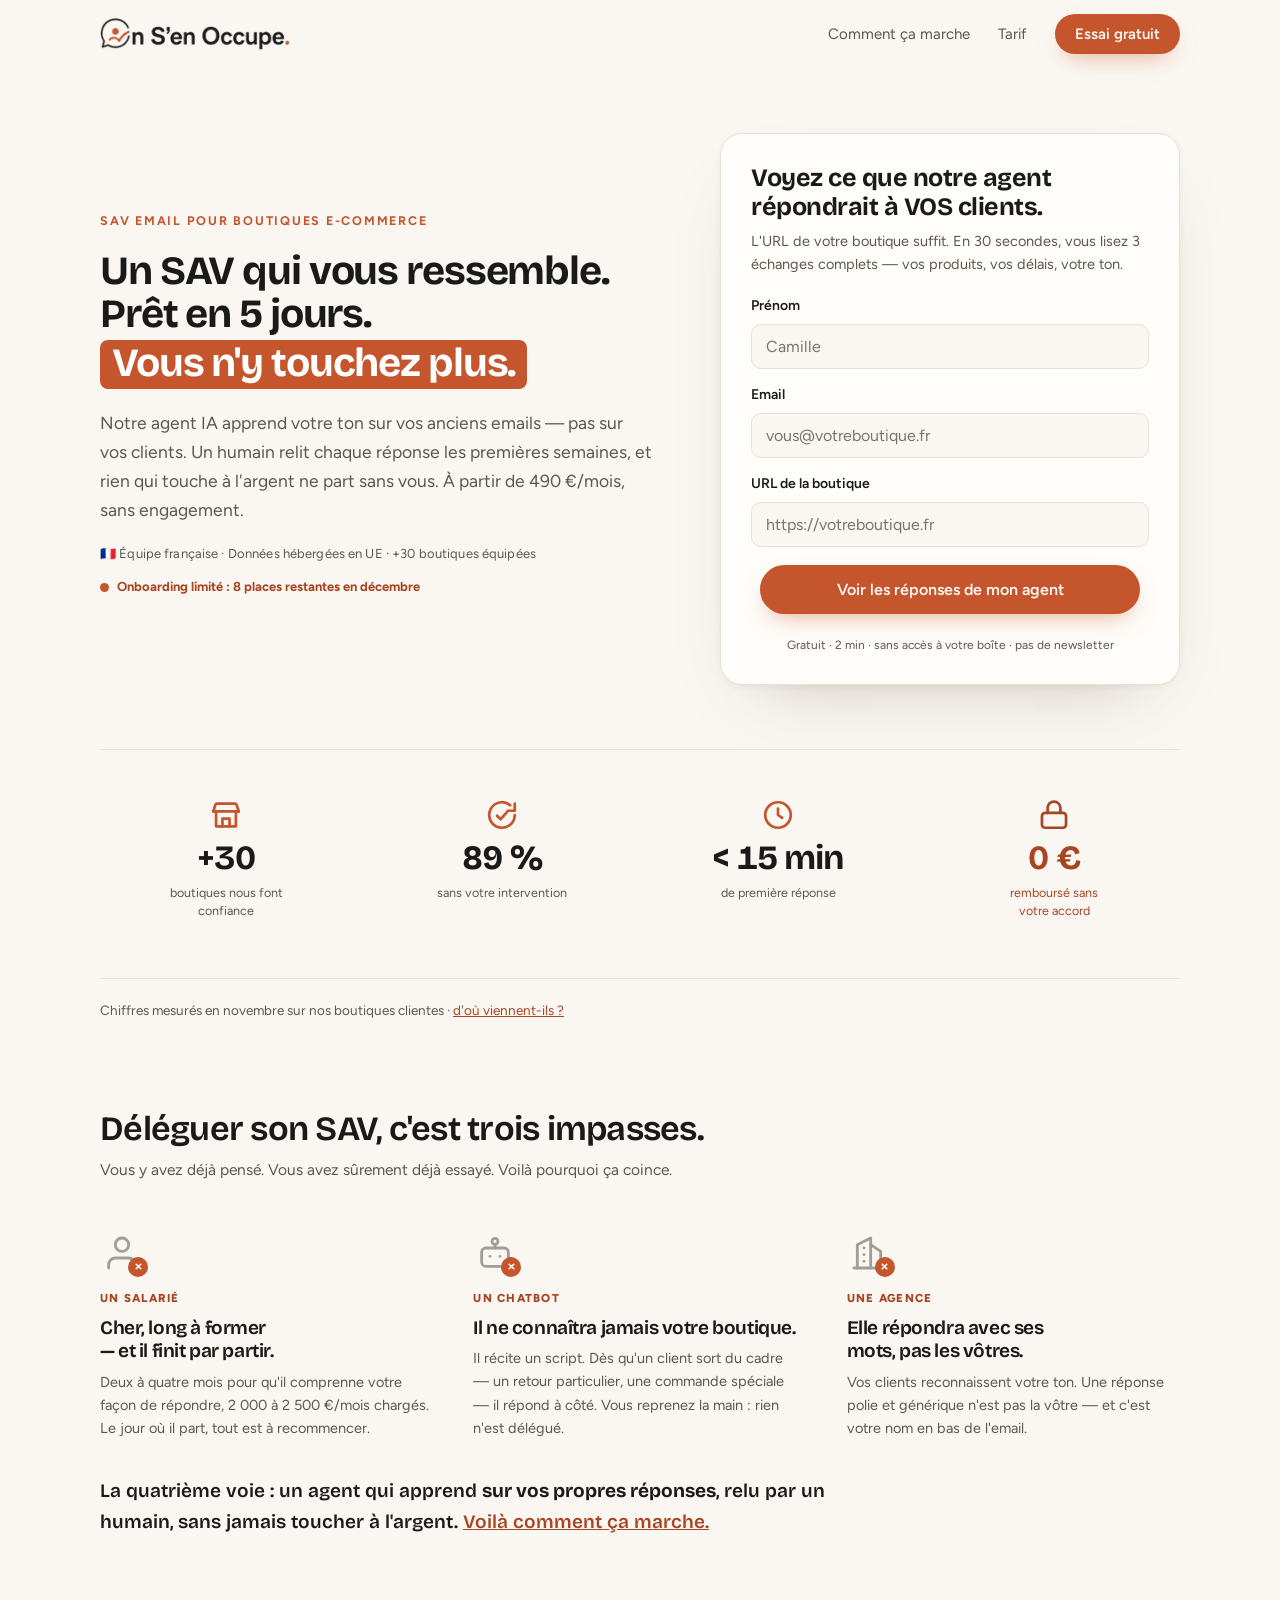
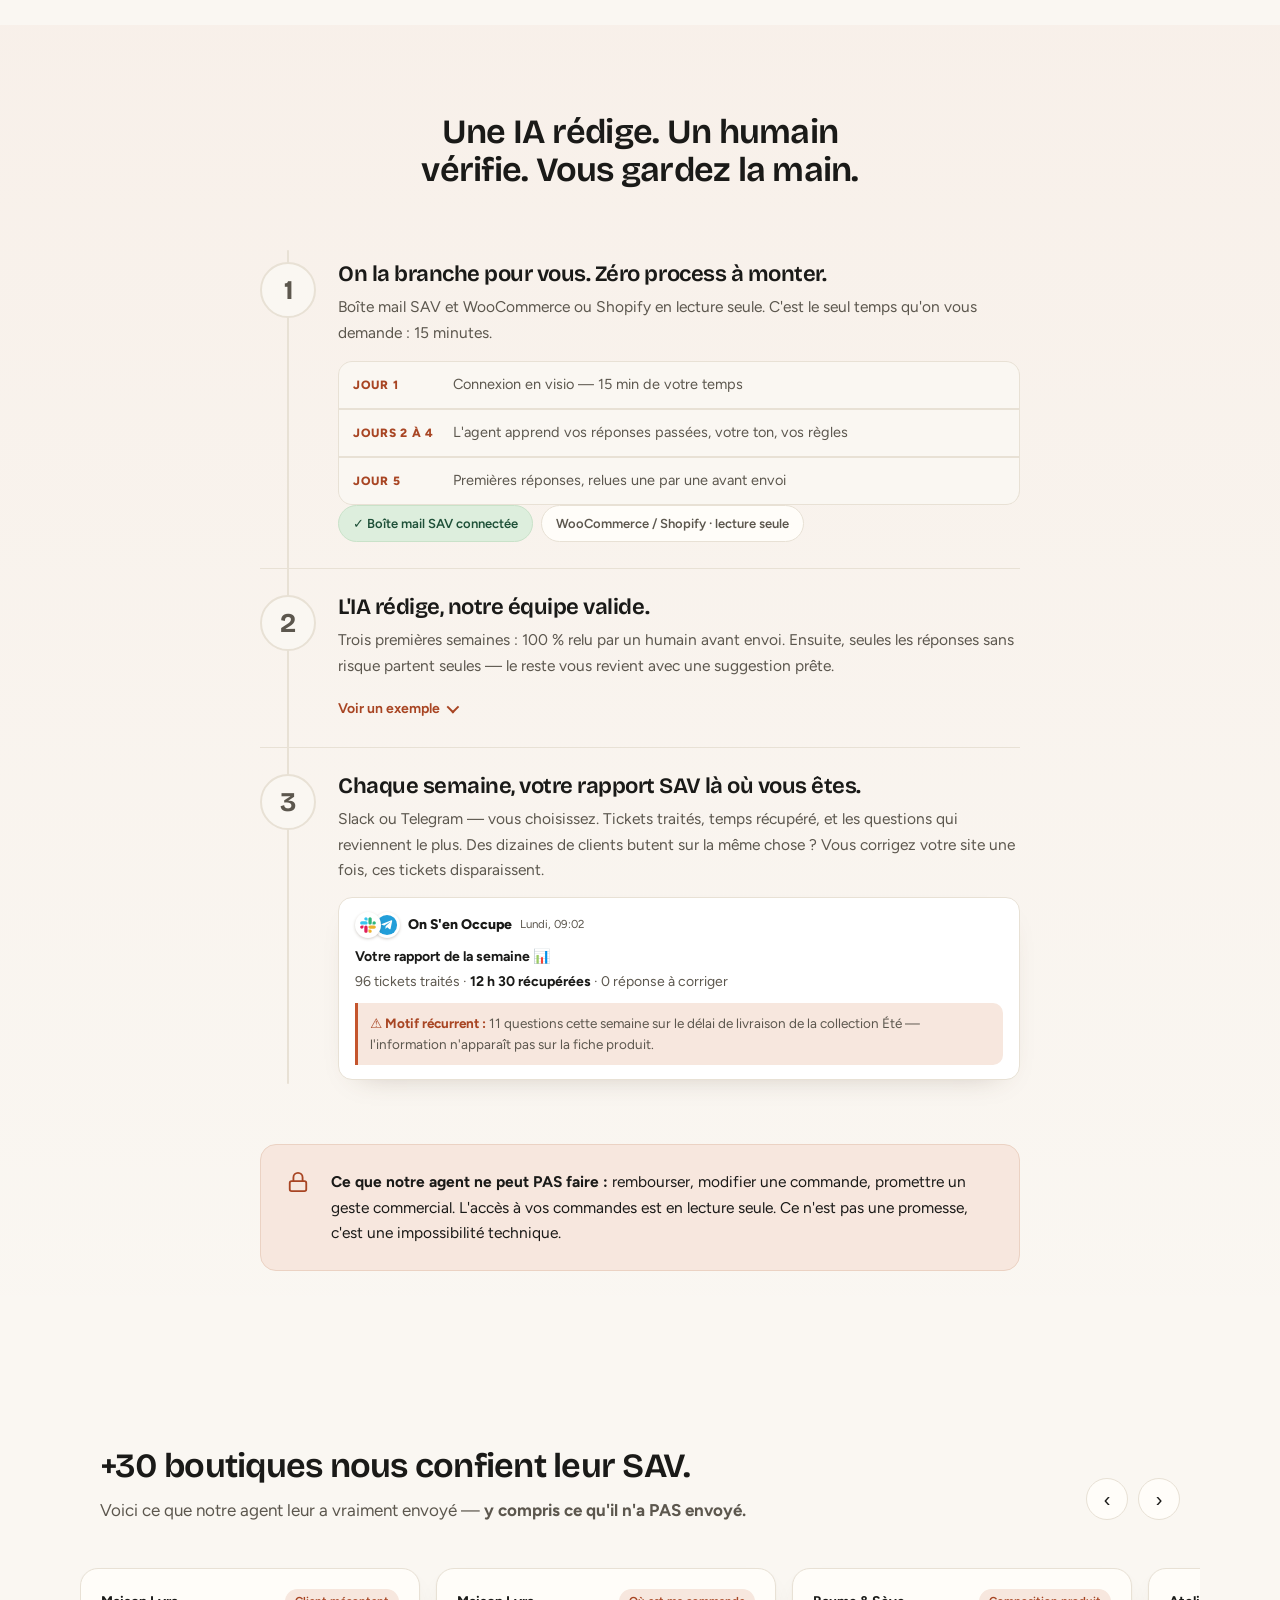
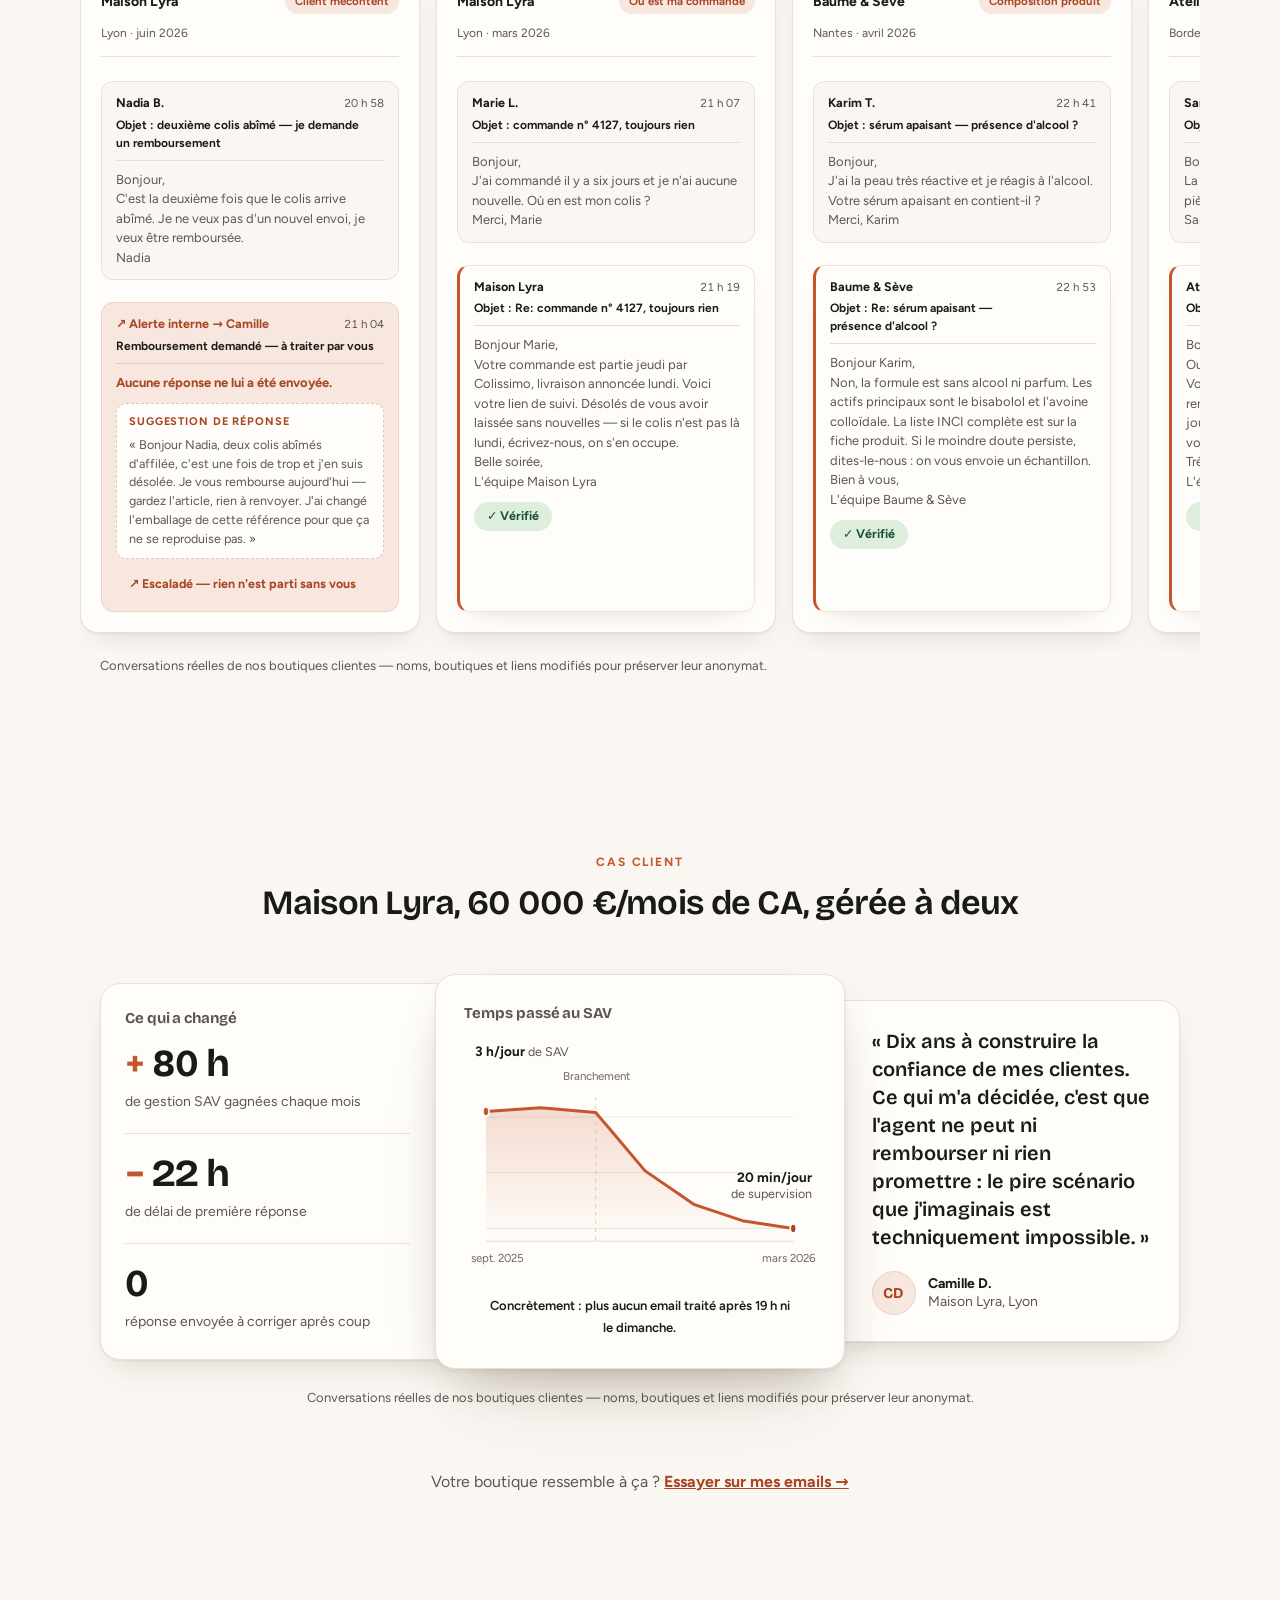
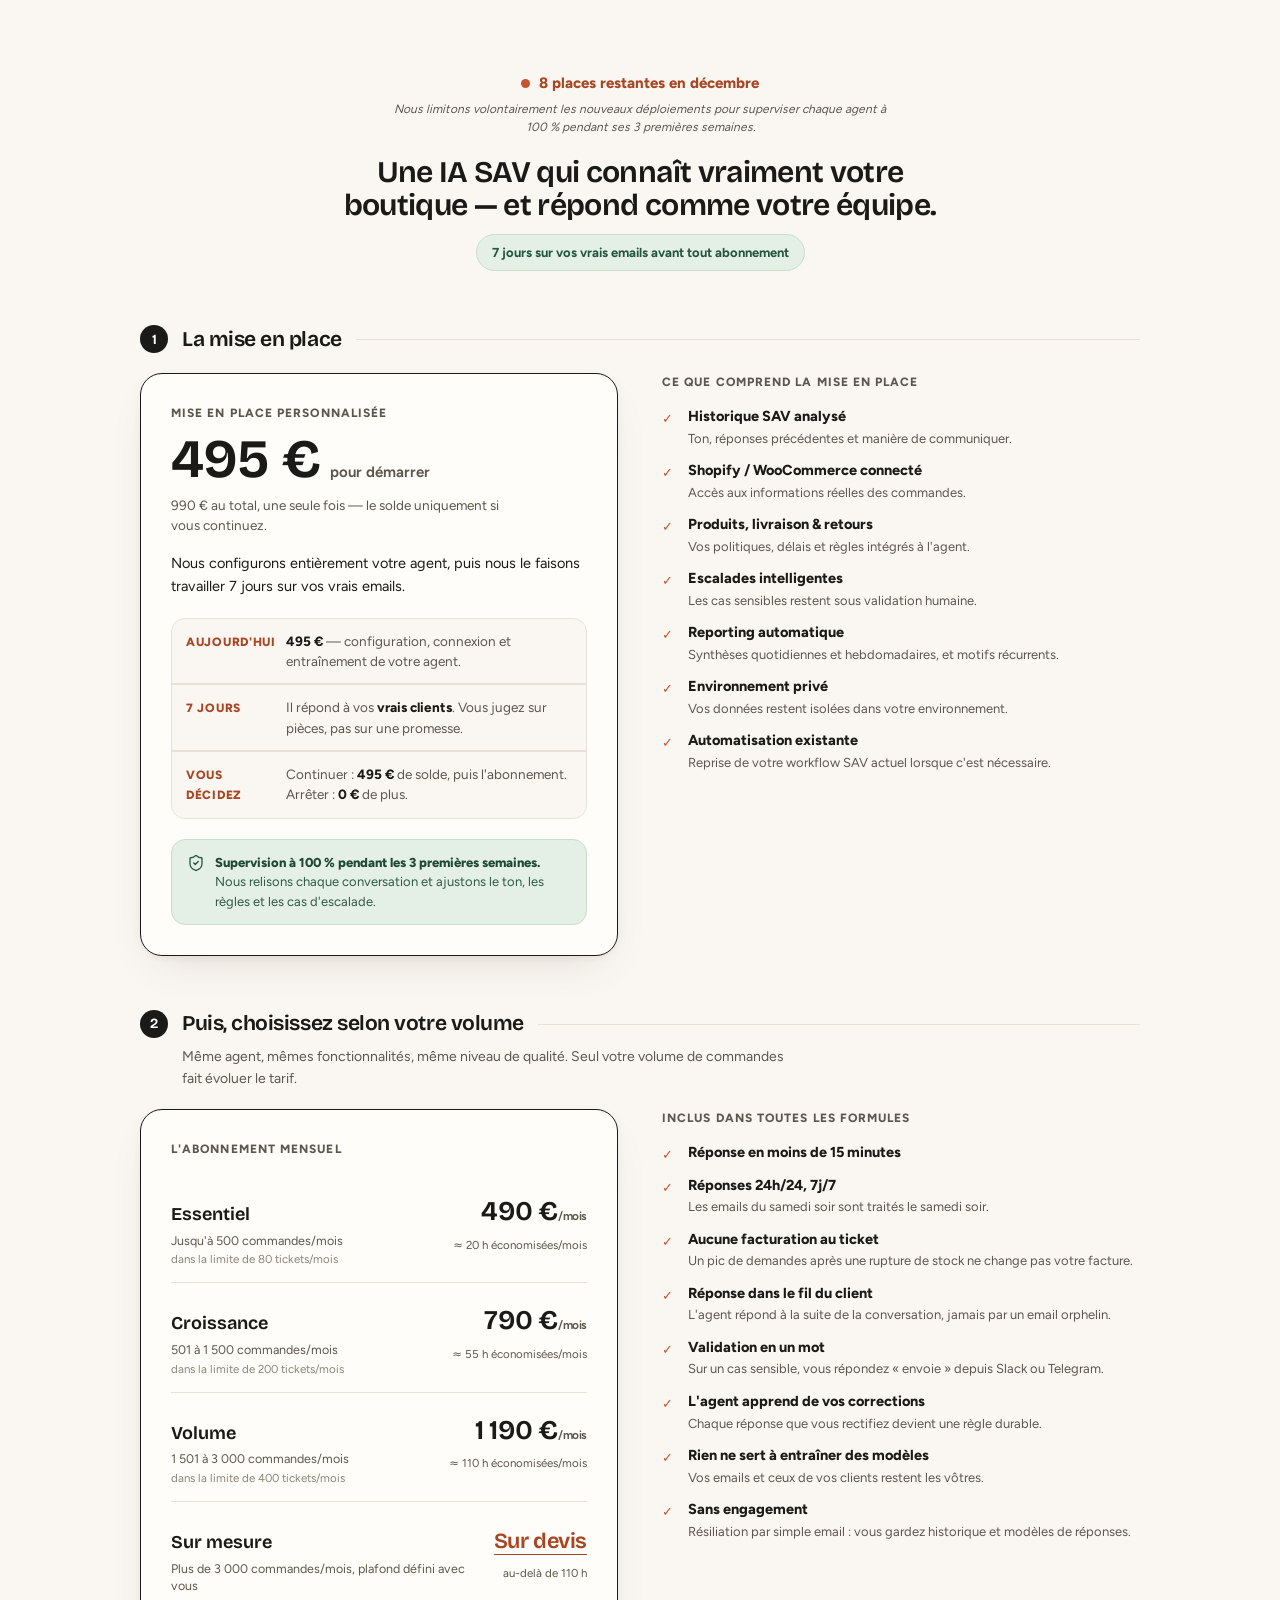
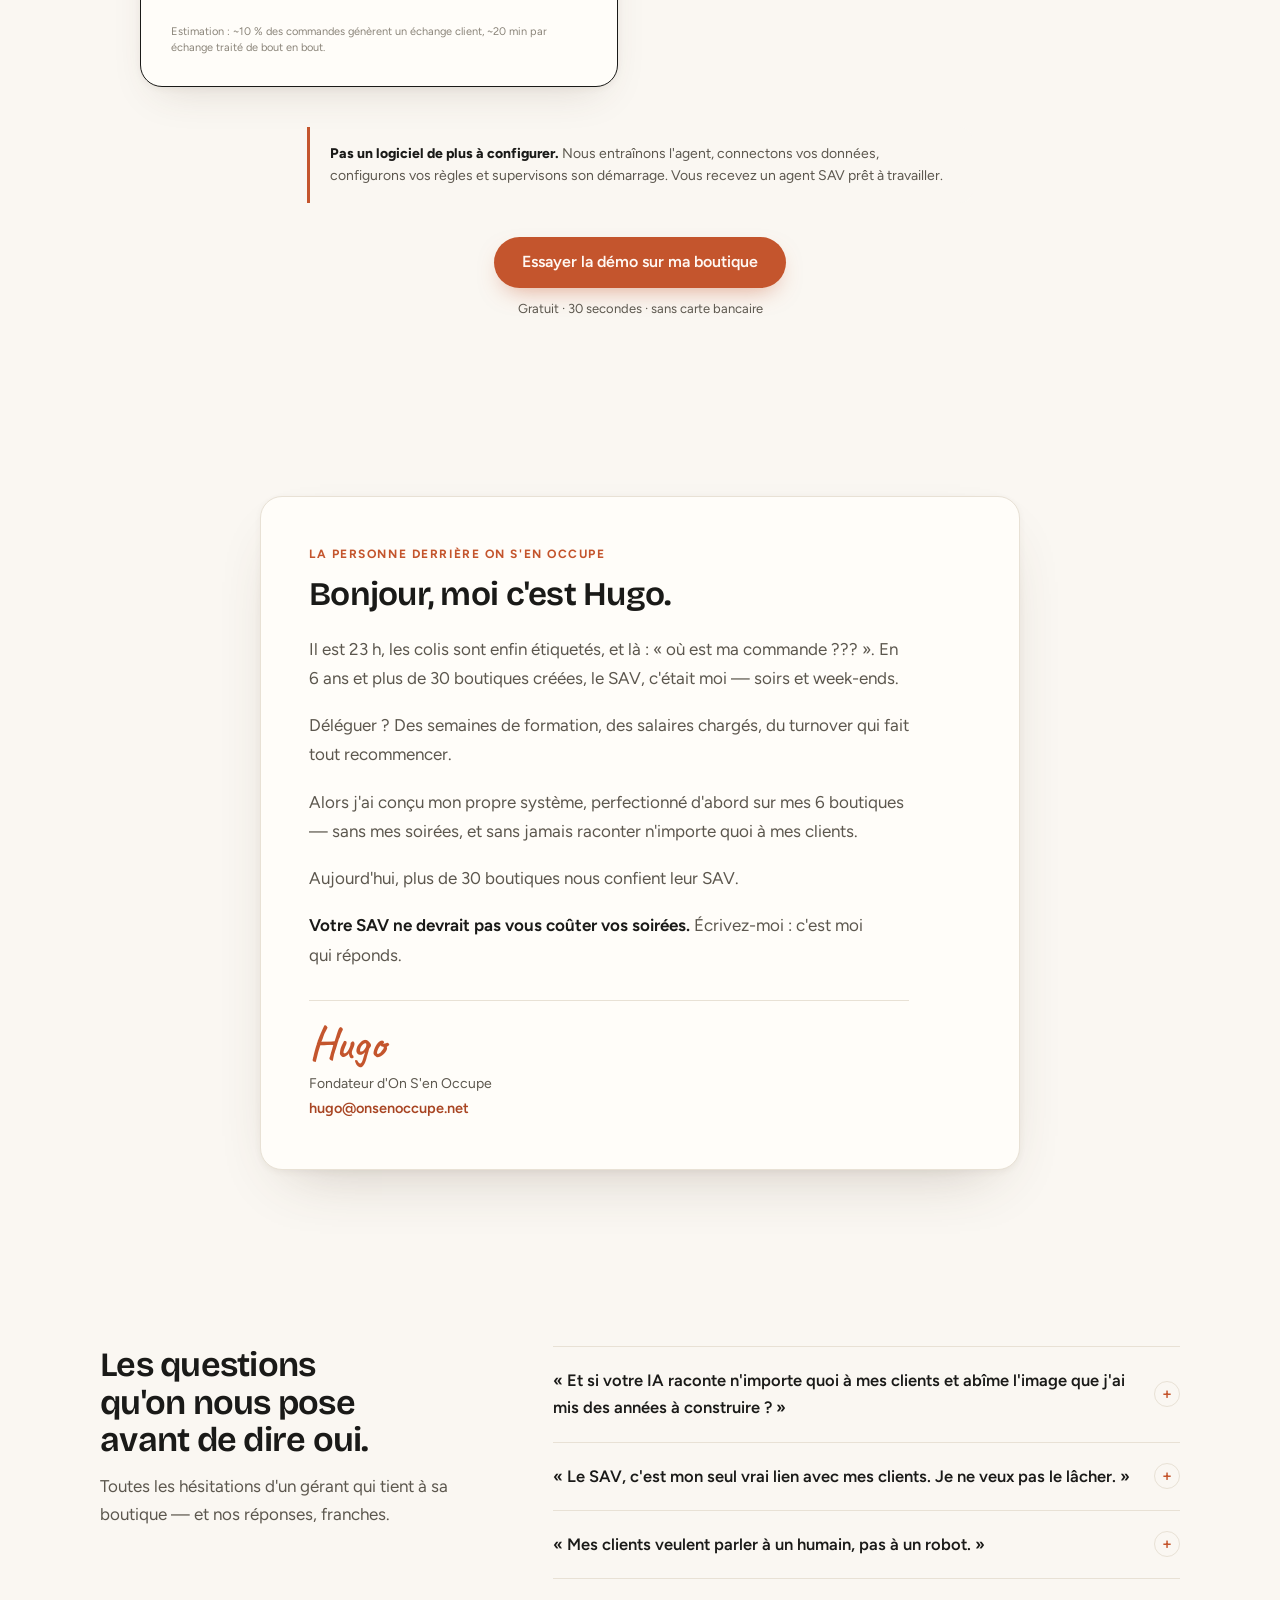
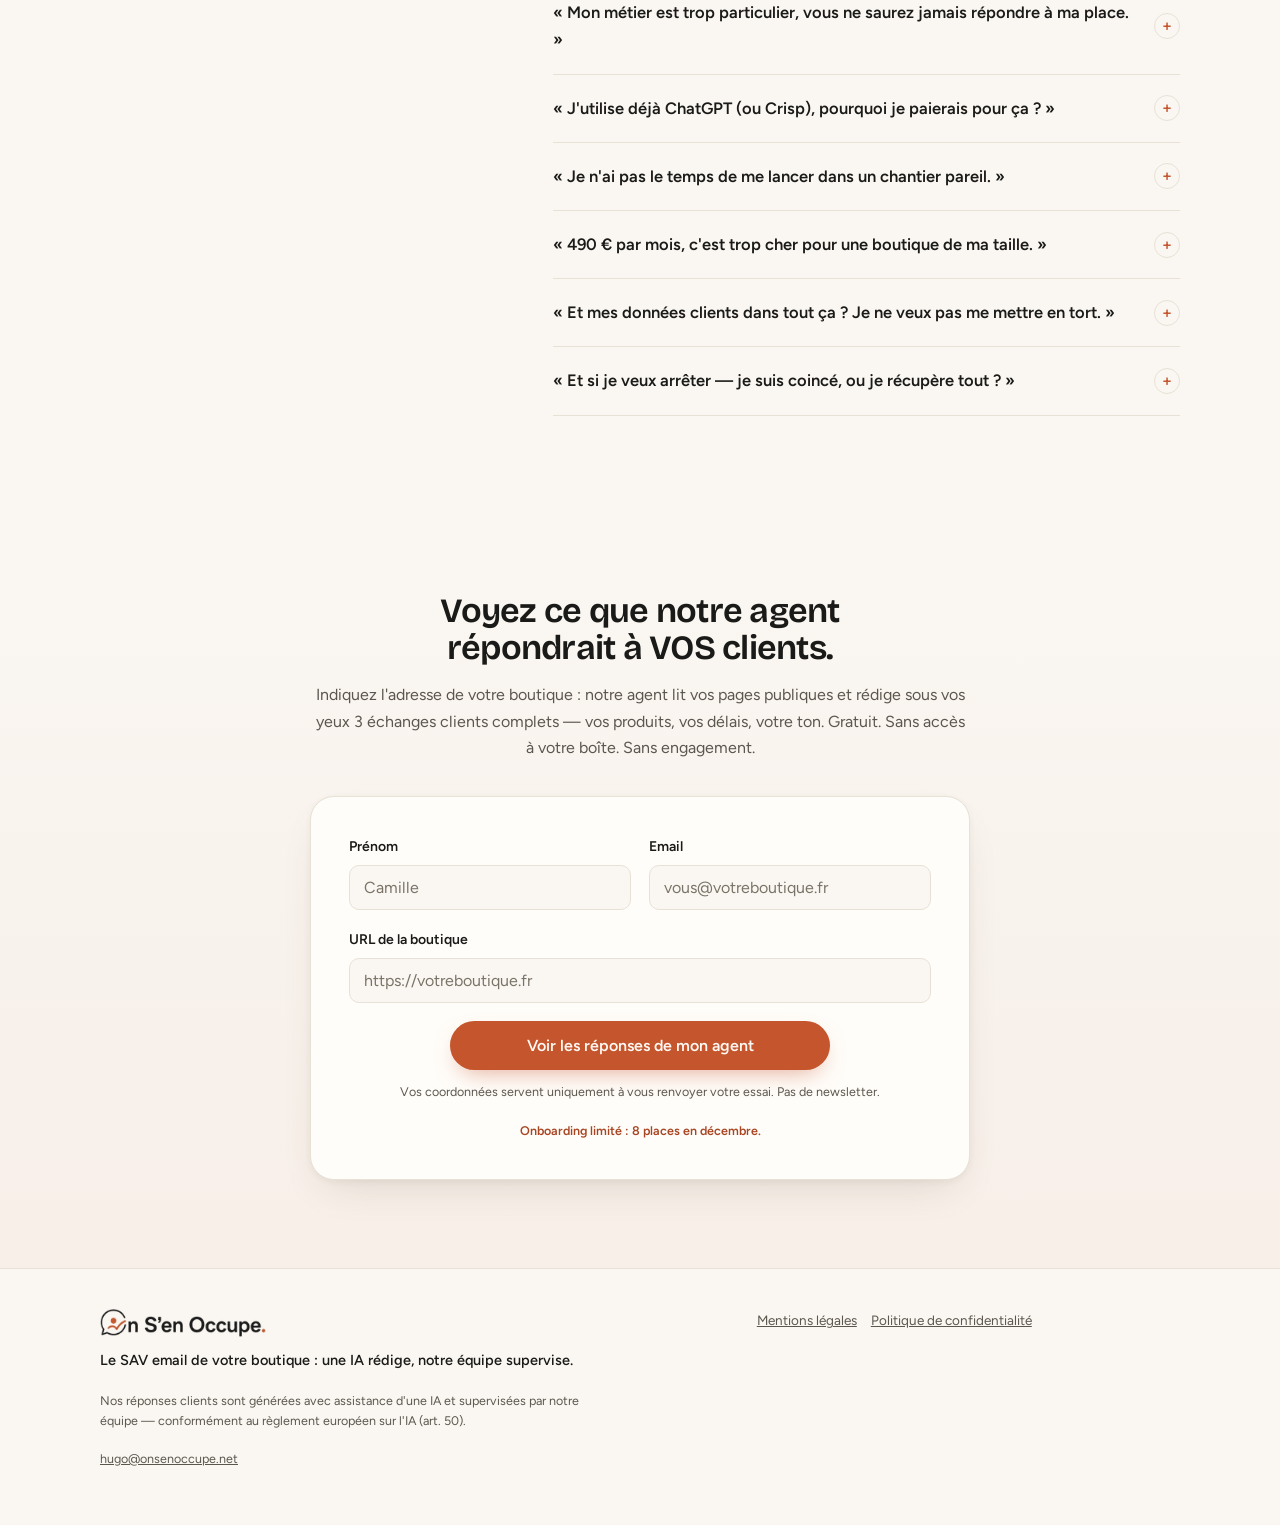
==== index.html @ 6ece115f "Tarif : suppression du sous-titre sous le titre de section L'en-tête tombe à 200 px : badge de raret" ====
<!DOCTYPE html>
<html lang="fr" class="no-js">
<head>
  <meta charset="UTF-8" />
  <meta name="viewport" content="width=device-width, initial-scale=1.0" />
  <title>On S'en Occupe — le SAV email de votre boutique, rédigé par une IA, supervisé par notre équipe</title>
  <meta name="description" content="Le SAV email de votre boutique : une IA rédige, notre équipe supervise, rien qui touche à l'argent ne part sans vous. Essai gratuit — l'adresse de votre boutique suffit." />
  <meta property="og:title" content="Un SAV qui vous ressemble. Prêt en 5 jours. Vous n'y touchez plus." />
  <meta property="og:description" content="Une IA rédige, notre équipe supervise. Essai gratuit : l'adresse de votre boutique suffit, 3 échanges en 30 secondes." />
  <meta property="og:type" content="website" />
  <meta property="og:url" content="https://onsenoccupe.net/" />
  <meta property="og:image" content="https://onsenoccupe.net/og-image.png" />
  <meta property="og:locale" content="fr_FR" />
  <link rel="icon" type="image/png" sizes="32x32" href="img/icon-32.png" />
  <link rel="apple-touch-icon" href="img/icon-180.png" />
  <link rel="preload" href="fonts/bricolage-latin-wght-normal.woff2" as="font" type="font/woff2" crossorigin />
  <link rel="preload" href="fonts/figtree-latin-wght-normal.woff2" as="font" type="font/woff2" crossorigin />
  <link rel="stylesheet" href="styles.css?v=129" />
  <script>document.documentElement.classList.replace("no-js","js");</script>
</head>
<body>

  <!-- S1 — Header sticky discret -->
  <header class="site-header" id="top">
    <div class="wrap bar">
      <a class="brand" href="#top" aria-label="On S'en Occupe — accueil">
        <img src="img/logo-noir.webp" srcset="img/logo-noir.webp 1x, img/logo-noir@2x.webp 2x" width="214" height="36" alt="On S'en Occupe" />
      </a>
      <nav class="site-nav" aria-label="Navigation principale">
        <a class="nav-link" href="#comment">Comment ça marche</a>
        <a class="nav-link" href="#tarif">Tarif</a>
        <a class="btn btn-primary" href="#essai">Essai gratuit</a>
      </nav>
    </div>
  </header>
  <div id="header-sentinel" aria-hidden="true"></div>

  <main>

    <!-- S2 — Hero : la scène de 22 h 47 -->
    <section class="hero">
      <div class="wrap">
        <div class="hero-copy">
          <span class="eyebrow">SAV email pour boutiques e-commerce</span>
          <h1><span class="l1">Un SAV qui vous ressemble.</span><span class="l2">Prêt en 5 jours.</span><span class="accent">Vous n'y touchez plus.</span></h1>
          <p class="lede">Notre agent IA apprend votre ton sur vos anciens emails — pas sur vos clients. Un humain relit chaque réponse les premières semaines, et rien qui touche à l'argent ne part sans vous. À partir de 490&nbsp;€/mois, sans engagement.</p>
          <p class="badges">🇫🇷 Équipe française&nbsp;· Données hébergées en UE&nbsp;· +30 boutiques équipées</p>
          <p class="hf-rarete hero-rarete"><span class="live-dot" aria-hidden="true"></span><span class="hf-rarete-txt">Onboarding limité&nbsp;: <span data-dyn="places">10 places restantes</span> en <span data-dyn="mois-courant">ce mois-ci</span></span></p>
        </div>

        <div class="hero-form-card" id="essai-hero">
          <h2 class="hf-title">Voyez ce que notre agent répondrait à VOS clients.</h2>
          <p class="hf-sub">L'URL de votre boutique suffit. En 30 secondes, vous lisez 3 échanges complets — vos produits, vos délais, votre ton.</p>

          <form class="essai-form hero-form" data-essai-form method="post" novalidate>
            <div class="field span-2">
              <label for="h-prenom">Prénom</label>
              <input type="text" id="h-prenom" name="prenom" autocomplete="given-name" required placeholder="Camille" aria-describedby="h-err-prenom" />
              <span class="error" id="h-err-prenom">Indiquez votre prénom.</span>
            </div>
            <div class="field span-2">
              <label for="h-email">Email</label>
              <input type="email" id="h-email" name="email" autocomplete="email" required placeholder="vous@votreboutique.fr" aria-describedby="h-err-email" />
              <span class="error" id="h-err-email">Indiquez un email valide.</span>
            </div>
            <div class="field span-2">
              <label for="h-url">URL de la boutique</label>
              <input type="url" id="h-url" name="boutique" inputmode="url" required placeholder="https://votreboutique.fr" aria-describedby="h-err-url" />
              <span class="error" id="h-err-url">Indiquez l'adresse de votre boutique.</span>
            </div>
            <div class="hp" aria-hidden="true">
              <label for="h-site">Site web</label>
              <input type="text" id="h-site" name="website" tabindex="-1" autocomplete="off" />
            </div>
            <div class="actions span-2">
              <button type="submit" class="btn btn-primary">Voir les réponses de mon agent</button>
              <div class="form-status" role="status" aria-live="polite"></div>
              <p class="micro">Gratuit · 2 min · sans accès à votre boîte · pas de newsletter</p>
            </div>
          </form>
        </div>
      </div>
    </section>

    <!-- S3 — Barre de preuve : 3 chiffres + carte garde-fou -->
    <section class="proof" aria-label="Chiffres clés">
      <div class="wrap">
        <div class="proof-grid">
          <div class="stat">
            <span class="stat-ico" aria-hidden="true"><svg viewBox="0 0 24 24" fill="none" stroke="currentColor" stroke-width="1.9" stroke-linecap="round" stroke-linejoin="round"><path d="M3 9.5 4.6 4.6A1 1 0 0 1 5.55 4h12.9a1 1 0 0 1 .95.6L21 9.5"/><path d="M3 9.5h18"/><path d="M5 9.5V20h14V9.5"/><path d="M9.5 20v-5.5h5V20"/></svg></span>
            <div class="num">+30</div>
            <p>boutiques nous font confiance</p>
          </div>
          <div class="stat">
            <span class="stat-ico" aria-hidden="true"><svg viewBox="0 0 24 24" fill="none" stroke="currentColor" stroke-width="1.9" stroke-linecap="round" stroke-linejoin="round"><path d="M21 12a9 9 0 1 1-3.2-6.9"/><path d="M21 4v5h-5"/><path d="M8.5 12.5l2.5 2.5 4.5-5"/></svg></span>
            <div class="num">89&nbsp;%</div>
            <p>sans votre intervention</p>
          </div>
          <div class="stat">
            <span class="stat-ico" aria-hidden="true"><svg viewBox="0 0 24 24" fill="none" stroke="currentColor" stroke-width="1.9" stroke-linecap="round" stroke-linejoin="round"><circle cx="12" cy="12" r="9"/><path d="M12 7.5V12l3 2"/></svg></span>
            <div class="num">&lt;&nbsp;15&nbsp;min</div>
            <p>de première réponse</p>
          </div>
          <aside class="stat guard">
            <span class="stat-ico" aria-hidden="true"><svg viewBox="0 0 24 24" fill="none" stroke="currentColor" stroke-width="1.9" stroke-linecap="round" stroke-linejoin="round"><rect x="3.5" y="10.5" width="17" height="10.5" rx="2.2"/><path d="M7.5 10.5V7a4.5 4.5 0 0 1 9 0v3.5"/></svg></span>
            <div class="num">0&nbsp;€</div>
            <p>remboursé sans votre accord</p>
          </aside>
        </div>
        <p class="src">Chiffres mesurés en <span data-dyn="mois-dernier">le mois dernier</span> sur nos boutiques clientes · <button type="button" class="src-toggle" id="methode-toggle" aria-expanded="false" aria-controls="methode">d'où viennent-ils&nbsp;?</button></p>
        <div class="methode" id="methode" hidden>
          <p>Chiffres agrégés sur l'ensemble de nos +30 boutiques clientes, mesurés en <span data-dyn="mois-dernier">le mois dernier</span>&nbsp;: total de tickets traités, part traitée sans intervention du gérant (hors 3 premières semaines de démarrage supervisé), temps médian de première réponse. Les conversations affichées sur ce site sont réelles&nbsp;; noms, boutiques et liens sont modifiés pour préserver l'anonymat de nos clients.</p>
        </div>
      </div>
    </section>

    <!-- S4 — Le problème : le piège aux trois sorties bouchées -->
    <section class="problem" id="probleme">
      <div class="wrap">
        <div class="section-intro">
          <h2>Déléguer son SAV, c'est trois impasses.</h2>
          <p>Vous y avez déjà pensé. Vous avez sûrement déjà essayé. Voilà pourquoi ça coince.</p>
        </div>
        <div class="impasses">
          <article class="impasse reveal">
            <span class="imp-ico" aria-hidden="true">
              <svg class="imp-glyph" viewBox="0 0 24 24" fill="none" stroke="currentColor" stroke-width="1.7" stroke-linecap="round" stroke-linejoin="round"><path d="M20 21v-2a4 4 0 0 0-4-4H8a4 4 0 0 0-4 4v2"/><circle cx="12" cy="7" r="4"/></svg>
              <span class="imp-x"><svg viewBox="0 0 24 24" fill="none" stroke="currentColor" stroke-width="3.4" stroke-linecap="round"><line x1="17" y1="7" x2="7" y2="17"/><line x1="7" y1="7" x2="17" y2="17"/></svg></span>
            </span>
            <span class="imp-label">Un salarié</span>
            <h3>Cher, long à former — et il finit par partir.</h3>
            <p>Deux à quatre mois pour qu'il comprenne votre façon de répondre, 2&nbsp;000 à 2&nbsp;500&nbsp;€/mois chargés. Le jour où il part, tout est à recommencer.</p>
          </article>
          <article class="impasse reveal">
            <span class="imp-ico" aria-hidden="true">
              <svg class="imp-glyph" viewBox="0 0 24 24" fill="none" stroke="currentColor" stroke-width="1.7" stroke-linecap="round" stroke-linejoin="round"><rect x="4" y="9" width="16" height="11" rx="2.5"/><circle cx="12" cy="5" r="1.8"/><path d="M12 6.8V9"/><path d="M9 14h.01"/><path d="M15 14h.01"/></svg>
              <span class="imp-x"><svg viewBox="0 0 24 24" fill="none" stroke="currentColor" stroke-width="3.4" stroke-linecap="round"><line x1="17" y1="7" x2="7" y2="17"/><line x1="7" y1="7" x2="17" y2="17"/></svg></span>
            </span>
            <span class="imp-label">Un chatbot</span>
            <h3>Il ne connaîtra jamais votre boutique.</h3>
            <p>Il récite un script. Dès qu'un client sort du cadre — un retour particulier, une commande spéciale — il répond à côté. Vous reprenez la main&nbsp;: rien n'est délégué.</p>
          </article>
          <article class="impasse reveal">
            <span class="imp-ico" aria-hidden="true">
              <svg class="imp-glyph" viewBox="0 0 24 24" fill="none" stroke="currentColor" stroke-width="1.7" stroke-linecap="round" stroke-linejoin="round"><path d="M3 21h18"/><path d="M5 21V7l8-4v18"/><path d="M19 21V11l-6-4"/><path d="M9 9h.01"/><path d="M9 13h.01"/><path d="M9 17h.01"/></svg>
              <span class="imp-x"><svg viewBox="0 0 24 24" fill="none" stroke="currentColor" stroke-width="3.4" stroke-linecap="round"><line x1="17" y1="7" x2="7" y2="17"/><line x1="7" y1="7" x2="17" y2="17"/></svg></span>
            </span>
            <span class="imp-label">Une agence</span>
            <h3>Elle répondra avec ses mots, pas les vôtres.</h3>
            <p>Vos clients reconnaissent votre ton. Une réponse polie et générique n'est pas la vôtre — et c'est votre nom en bas de l'email.</p>
          </article>
        </div>
        <p class="transition-line">La quatrième voie&nbsp;: un agent qui apprend <strong>sur vos propres réponses</strong>, relu par un humain, sans jamais toucher à l'argent. <a href="#comment">Voilà comment ça marche.</a></p>
      </div>
    </section>

    <!-- S5 — Comment ça marche -->
    <section class="how" id="comment">
      <div class="wrap">
        <div class="section-intro">
          <h2>Une IA rédige. Un humain vérifie. Vous gardez la main.</h2>
        </div>
        <div class="steps" id="steps">
          <div class="steps-track" aria-hidden="true"><span class="steps-fill" id="steps-fill"></span></div>

          <div class="step reveal">
            <div class="n">1</div>
            <div class="step-body">
              <h3>On la branche pour vous. Zéro process à monter.</h3>
              <p>Boîte mail SAV et WooCommerce ou Shopify en lecture seule. C'est le seul temps qu'on vous demande&nbsp;: 15 minutes.</p>
              <ol class="timeline">
                <li>
                  <span class="tl-when">Jour 1</span>
                  <span class="tl-what">Connexion en visio — 15 min de votre temps</span>
                </li>
                <li>
                  <span class="tl-when">Jours 2 à 4</span>
                  <span class="tl-what">L'agent apprend vos réponses passées, votre ton, vos règles</span>
                </li>
                <li>
                  <span class="tl-when">Jour 5</span>
                  <span class="tl-what">Premières réponses, relues une par une avant envoi</span>
                </li>
              </ol>
              <div class="artifact chips-row" aria-hidden="true">
                <span class="a-chip ok">✓ Boîte mail SAV connectée</span>
                <span class="a-chip">WooCommerce / Shopify · lecture seule</span>
              </div>
            </div>
          </div>

          <div class="step reveal">
            <div class="n">2</div>
            <div class="step-body">
              <h3>L'IA rédige, notre équipe valide.</h3>
              <p>Trois premières semaines&nbsp;: 100&nbsp;% relu par un humain avant envoi. Ensuite, seules les réponses sans risque partent seules — le reste vous revient avec une suggestion prête.</p>
              <details class="exemple">
                <summary>Voir un exemple</summary>
                <div class="ex-mail">
                  <div class="ex-head">
                    <span class="ex-from">Léa B.</span>
                    <span class="ex-time">21 h 07</span>
                  </div>
                  <p class="ex-subject">Objet&nbsp;: échange de taille</p>
                  <p class="ex-body">Bonjour, j'ai reçu la robe hier mais elle est trop grande. Est-ce que je peux l'échanger contre la taille en dessous&nbsp;? Je n'ai pas retiré l'étiquette. Merci&nbsp;!</p>
                </div>
                <div class="ex-mail reply">
                  <div class="ex-head">
                    <span class="ex-from">Votre boutique</span>
                    <span class="ex-time">21 h 19</span>
                  </div>
                  <p class="ex-subject">Objet&nbsp;: Re: échange de taille</p>
                  <p class="ex-body">Bonjour Léa,<br /><br />Merci pour votre message — et bonne nouvelle&nbsp;: l'échange est possible pendant 30 jours, étiquette conservée comme c'est le cas ici.<br /><br />Voici votre étiquette de retour prépayée&nbsp;: [lien]. Dès que le colis nous revient, nous expédions la taille en dessous sans frais supplémentaires. Comptez 3 à 5 jours ouvrés au total.<br /><br />Si la nouvelle taille ne convenait pas non plus, dites-le-nous&nbsp;: on trouvera une solution.<br /><br />Belle soirée,<br />L'équipe</p>
                  <span class="badge-check">✓ Vérifié avant envoi</span>
                </div>
              </details>
            </div>
          </div>

          <div class="step reveal">
            <div class="n">3</div>
            <div class="step-body">
              <h3>Chaque semaine, votre rapport SAV là où vous êtes.</h3>
              <p>Slack ou Telegram — vous choisissez. Tickets traités, temps récupéré, et les questions qui reviennent le plus. Des dizaines de clients butent sur la même chose&nbsp;? Vous corrigez votre site une fois, ces tickets disparaissent.</p>
              <div class="artifact slack" aria-hidden="true">
                <div class="sl-head">
                  <span class="sl-canaux">
                    <span class="canal"><svg viewBox="-25 -25 177 177" aria-hidden="true"><path d="M27.2 80c0 7.3-5.9 13.2-13.2 13.2C6.7 93.2.8 87.3.8 80c0-7.3 5.9-13.2 13.2-13.2h13.2V80zm6.6 0c0-7.3 5.9-13.2 13.2-13.2 7.3 0 13.2 5.9 13.2 13.2v33c0 7.3-5.9 13.2-13.2 13.2-7.3 0-13.2-5.9-13.2-13.2V80z" fill="#E01E5A"/><path d="M47 27c-7.3 0-13.2-5.9-13.2-13.2C33.8 6.5 39.7.6 47 .6c7.3 0 13.2 5.9 13.2 13.2V27H47zm0 6.7c7.3 0 13.2 5.9 13.2 13.2 0 7.3-5.9 13.2-13.2 13.2H13.9C6.6 60.1.7 54.2.7 46.9c0-7.3 5.9-13.2 13.2-13.2H47z" fill="#36C5F0"/><path d="M99.9 46.9c0-7.3 5.9-13.2 13.2-13.2 7.3 0 13.2 5.9 13.2 13.2 0 7.3-5.9 13.2-13.2 13.2H99.9V46.9zm-6.6 0c0 7.3-5.9 13.2-13.2 13.2-7.3 0-13.2-5.9-13.2-13.2V13.8C66.9 6.5 72.8.6 80.1.6c7.3 0 13.2 5.9 13.2 13.2v33.1z" fill="#2EB67D"/><path d="M80.1 99.8c7.3 0 13.2 5.9 13.2 13.2 0 7.3-5.9 13.2-13.2 13.2-7.3 0-13.2-5.9-13.2-13.2V99.8h13.2zm0-6.6c-7.3 0-13.2-5.9-13.2-13.2 0-7.3 5.9-13.2 13.2-13.2h33.1c7.3 0 13.2 5.9 13.2 13.2 0 7.3-5.9 13.2-13.2 13.2H80.1z" fill="#ECB22E"/></svg></span>
                    
                    <span class="canal"><svg viewBox="0 0 24 24" aria-hidden="true"><circle cx="12" cy="12" r="11" fill="#229ED9"/><path d="M17.7 7.4 15.9 16c-.1.6-.5.7-1 .5l-2.7-2-1.3 1.3c-.2.2-.3.3-.6.3l.2-2.8 5-4.6c.2-.2-.05-.3-.35-.1l-6.2 3.9-2.7-.8c-.6-.2-.6-.6.12-.9l10.5-4c.5-.2.9.1.75.6z" fill="#fff"/></svg></span>
                  </span>
                  <span class="sl-name">On S'en Occupe</span>
                  <span class="sl-time">Lundi, 09:02</span>
                </div>
                <p class="sl-line"><strong>Votre rapport de la semaine 📊</strong></p>
                <p class="sl-line">96 tickets traités · <strong>12 h 30 récupérées</strong> · 0 réponse à corriger</p>
                <div class="sl-alert">
                  <strong>⚠️ Motif récurrent :</strong> 11 questions cette semaine sur le délai de livraison de la collection Été — l'information n'apparaît pas sur la fiche produit.
                </div>
              </div>
            </div>
          </div>
        </div>

        <aside class="guardrail reveal">
          <svg class="lock" viewBox="0 0 24 24" fill="none" stroke="currentColor" stroke-width="2" stroke-linecap="round" stroke-linejoin="round" aria-hidden="true"><rect x="3" y="11" width="18" height="11" rx="2" ry="2"/><path d="M7 11V7a5 5 0 0 1 10 0v4"/></svg>
          <p><strong>Ce que notre agent ne peut PAS faire&nbsp;:</strong> rembourser, modifier une commande, promettre un geste commercial. L'accès à vos commandes est en lecture seule. Ce n'est pas une promesse, c'est une impossibilité technique.</p>
        </aside>
      </div>
    </section>

    <!-- Preuve : échanges réels (déplacée avant le cas client) -->
    <section class="proofs" id="preuves">
      <div class="wrap">
        <div class="proofs-head">
          <div>
            <h2>+30 boutiques nous confient leur SAV.</h2>
            <p>Voici ce que notre agent leur a vraiment envoyé — <strong>y compris ce qu'il n'a PAS envoyé.</strong></p>
          </div>
          <div class="rail-nav">
            <button type="button" class="rail-btn" data-dir="-1" aria-label="Échanges précédents">‹</button>
            <button type="button" class="rail-btn" data-dir="1" aria-label="Échanges suivants">›</button>
          </div>
        </div>

        <div class="exchange-rail" role="region" aria-label="Exemples d'échanges traités par l'agent" tabindex="0">
          <article class="exchange-card">
            <header class="ex-head">
              <span class="ex-shop">Maison Lyra</span>
              <span class="ex-tag">Client mécontent</span>
              <span class="ex-meta">Lyon · juin 2026</span>
            </header>
            <div class="ex-mail client">
              <div class="m-head"><span class="m-from">Nadia B.</span><span class="m-time">20 h 58</span></div>
              <p class="m-subject">Objet&nbsp;: deuxième colis abîmé — je demande un remboursement</p>
              <p class="m-body">Bonjour,<br />C'est la deuxième fois que le colis arrive abîmé. Je ne veux pas d'un nouvel envoi, je veux être remboursée.<br />Nadia</p>
            </div>
            <div class="ex-mail internal">
              <div class="m-head"><span class="m-from">↗ Alerte interne → Camille</span><span class="m-time">21 h 04</span></div>
              <p class="m-subject">Remboursement demandé — à traiter par vous</p>
              <p class="m-body"><strong>Aucune réponse ne lui a été envoyée.</strong></p>
              <div class="m-suggestion">
                <span class="sug-label">Suggestion de réponse</span>
                <p>«&nbsp;Bonjour Nadia, deux colis abîmés d'affilée, c'est une fois de trop et j'en suis désolée. Je vous rembourse aujourd'hui — gardez l'article, rien à renvoyer. J'ai changé l'emballage de cette référence pour que ça ne se reproduise pas.&nbsp;»</p>
              </div>
              <span class="badge-check badge-esc">↗ Escaladé — rien n'est parti sans vous</span>
            </div>
          </article>
          <article class="exchange-card">
            <header class="ex-head">
              <span class="ex-shop">Maison Lyra</span>
              <span class="ex-tag">Où est ma commande</span>
              <span class="ex-meta">Lyon · mars 2026</span>
            </header>
            <div class="ex-mail client">
              <div class="m-head"><span class="m-from">Marie L.</span><span class="m-time">21 h 07</span></div>
              <p class="m-subject">Objet&nbsp;: commande n° 4127, toujours rien</p>
              <p class="m-body">Bonjour,<br />J'ai commandé il y a six jours et je n'ai aucune nouvelle. Où en est mon colis&nbsp;?<br />Merci, Marie</p>
            </div>
            <div class="ex-mail reply">
              <div class="m-head"><span class="m-from">Maison Lyra</span><span class="m-time">21 h 19</span></div>
              <p class="m-subject">Objet&nbsp;: Re: commande n° 4127, toujours rien</p>
              <p class="m-body">Bonjour Marie,<br />Votre commande est partie jeudi par Colissimo, livraison annoncée lundi. Voici votre lien de suivi. Désolés de vous avoir laissée sans nouvelles — si le colis n'est pas là lundi, écrivez-nous, on s'en occupe.<br />Belle soirée,<br />L'équipe Maison Lyra</p>
              <span class="badge-check">✓ Vérifié</span>
            </div>
          </article>
          <article class="exchange-card">
            <header class="ex-head">
              <span class="ex-shop">Baume &amp; Sève</span>
              <span class="ex-tag">Composition produit</span>
              <span class="ex-meta">Nantes · avril 2026</span>
            </header>
            <div class="ex-mail client">
              <div class="m-head"><span class="m-from">Karim T.</span><span class="m-time">22 h 41</span></div>
              <p class="m-subject">Objet&nbsp;: sérum apaisant — présence d'alcool&nbsp;?</p>
              <p class="m-body">Bonjour,<br />J'ai la peau très réactive et je réagis à l'alcool. Votre sérum apaisant en contient-il&nbsp;?<br />Merci, Karim</p>
            </div>
            <div class="ex-mail reply">
              <div class="m-head"><span class="m-from">Baume &amp; Sève</span><span class="m-time">22 h 53</span></div>
              <p class="m-subject">Objet&nbsp;: Re: sérum apaisant — présence d'alcool&nbsp;?</p>
              <p class="m-body">Bonjour Karim,<br />Non, la formule est sans alcool ni parfum. Les actifs principaux sont le bisabolol et l'avoine colloïdale. La liste INCI complète est sur la fiche produit. Si le moindre doute persiste, dites-le-nous&nbsp;: on vous envoie un échantillon.<br />Bien à vous,<br />L'équipe Baume &amp; Sève</p>
              <span class="badge-check">✓ Vérifié</span>
            </div>
          </article>
          <article class="exchange-card">
            <header class="ex-head">
              <span class="ex-shop">Atelier Ombre</span>
              <span class="ex-tag">Retour et échange</span>
              <span class="ex-meta">Bordeaux · avril 2026</span>
            </header>
            <div class="ex-mail client">
              <div class="m-head"><span class="m-from">Sarah M.</span><span class="m-time">19 h 32</span></div>
              <p class="m-subject">Objet&nbsp;: retour suspension laiton</p>
              <p class="m-body">Bonjour,<br />La suspension ne va pas du tout avec ma pièce. Puis-je la retourner&nbsp;?<br />Sarah</p>
            </div>
            <div class="ex-mail reply">
              <div class="m-head"><span class="m-from">Atelier Ombre</span><span class="m-time">19 h 44</span></div>
              <p class="m-subject">Objet&nbsp;: Re: retour suspension laiton</p>
              <p class="m-body">Bonjour Sarah,<br />Oui, vous avez 30 jours pour changer d'avis. Voici votre étiquette de retour prépayée — le remboursement part dès réception, sous 3 jours ouvrés. Le retour est à notre charge, vous n'avancez rien.<br />Très bonne soirée,<br />L'équipe Atelier Ombre</p>
              <span class="badge-check">✓ Vérifié</span>
            </div>
          </article>
          <article class="exchange-card">
            <header class="ex-head">
              <span class="ex-shop">Bois &amp; Lin</span>
              <span class="ex-tag">Délai sur mesure</span>
              <span class="ex-meta">Lille · mai 2026</span>
            </header>
            <div class="ex-mail client">
              <div class="m-head"><span class="m-from">Antoine R.</span><span class="m-time">08 h 12</span></div>
              <p class="m-subject">Objet&nbsp;: canapé Ondine — délai toujours à 8 semaines&nbsp;?</p>
              <p class="m-body">Bonjour,<br />Le canapé est annoncé à 8 semaines. C'est toujours d'actualité pour une commande passée aujourd'hui&nbsp;?<br />Antoine</p>
            </div>
            <div class="ex-mail reply">
              <div class="m-head"><span class="m-from">Bois &amp; Lin</span><span class="m-time">08 h 26</span></div>
              <p class="m-subject">Objet&nbsp;: Re: canapé Ondine — délai toujours à 8 semaines&nbsp;?</p>
              <p class="m-body">Bonjour Antoine,<br />Oui, 8 semaines à compter de la validation du tissu. Pour une commande aujourd'hui, la livraison est estimée en semaine 29. Nous vous confirmerons la date exacte dès la validation.<br />Bonne journée,<br />L'équipe Bois &amp; Lin</p>
              <span class="badge-check">✓ Vérifié</span>
            </div>
          </article>
        </div>
        <div class="rail-dots" aria-hidden="true"></div>
        <p class="rail-note">Conversations réelles de nos boutiques clientes — noms, boutiques et liens modifiés pour préserver leur anonymat.</p>
      </div>
    </section>

    <!-- S6 — Cas client : trio de cartes -->
    <section class="case" id="cas">
      <div class="wrap">
        <div class="case-intro">
          <span class="case-label">Cas client</span>
          <h2>Maison Lyra, 60 000&nbsp;€/mois de CA, gérée à deux</h2>
        </div>

        <div class="case-fan">

          <article class="fan-card fc-metrics reveal">
            <h3 class="fc-title">Ce qui a changé</h3>
            <ul class="metric-list">
              <li>
                <span class="v"><i>+</i>&nbsp;80&nbsp;h</span>
                <span class="k">de gestion SAV gagnées chaque mois</span>
              </li>
              <li>
                <span class="v"><i>−</i>&nbsp;22&nbsp;h</span>
                <span class="k">de délai de première réponse</span>
              </li>
              <li>
                <span class="v">0</span>
                <span class="k">réponse envoyée à corriger après coup</span>
              </li>
            </ul>
          </article>

          <article class="fan-card fc-chart reveal">
            <h3 class="fc-title">Temps passé au SAV</h3>
            <div class="chart-wrap">
              <svg viewBox="0 0 640 230" preserveAspectRatio="none" role="img" aria-label="Le temps passé au SAV reste stable, puis chute dès le branchement et se stabilise très bas.">
                <defs>
                  <linearGradient id="fadeArea" x1="0" y1="0" x2="0" y2="1">
                    <stop offset="0%" stop-color="#C4552D" stop-opacity="0.20" />
                    <stop offset="100%" stop-color="#C4552D" stop-opacity="0" />
                  </linearGradient>
                </defs>
                <line x1="40" y1="46" x2="600" y2="46" class="grid" />
                <line x1="40" y1="107" x2="600" y2="107" class="grid" />
                <line x1="40" y1="168" x2="600" y2="168" class="grid" />
                <line x1="40" y1="182" x2="600" y2="182" class="axis" />
                <path class="area" d="M40,40 L140,36 L240,41 L330,105 L420,142 L510,160 L600,168 L600,182 L40,182 Z" fill="url(#fadeArea)" />
                <line x1="240" y1="24" x2="240" y2="182" class="marker" />
                <polyline class="curve" points="40,40 140,36 240,41 330,105 420,142 510,160 600,168" />
                <circle class="pt" cx="40" cy="40" r="5.5" />
                <circle class="pt end" cx="600" cy="168" r="5.5" />
              </svg>
              <span class="ann start"><strong>3 h/jour</strong> de SAV</span>
              <span class="ann finish"><strong>20 min/jour</strong> de supervision</span>
              <span class="ann x-start">sept. 2025</span>
              <span class="ann branch">Branchement</span>
              <span class="ann x-end">mars 2026</span>
            </div>
            <p class="chart-concrete">Concrètement&nbsp;: plus aucun email traité après 19&nbsp;h ni le dimanche.</p>
          </article>

          <article class="fan-card fc-quote reveal">
            <blockquote>«&nbsp;Dix ans à construire la confiance de mes clientes. Ce qui m'a décidée, c'est que l'agent ne peut ni rembourser ni rien promettre&nbsp;: le pire scénario que j'imaginais est techniquement impossible.&nbsp;»</blockquote>
            <figcaption>
              <span class="pic">CD</span>
              <span><strong>Camille D.</strong><br />Maison Lyra, Lyon</span>
            </figcaption>
          </article>

        </div>

        <p class="rail-note case-note">Conversations réelles de nos boutiques clientes — noms, boutiques et liens modifiés pour préserver leur anonymat.</p>
        <p class="case-cta">Votre boutique ressemble à ça&nbsp;? <a href="#essai">Essayer sur mes emails →</a></p>
      </div>
    </section>

    <!-- Avis : des gérants comme l'avatar, chaque témoignage lève une objection -->

    <!-- S8 — Tarif -->
    <section class="pricing" id="tarif">
      <div class="wrap">
        <div class="pricing-inner">

          <header class="pricing-head reveal">
            <p class="scarcity"><span class="live-dot" aria-hidden="true"></span><span class="scarcity-text"><span data-dyn="places">10 places restantes</span> en <span data-dyn="mois-courant">ce mois-ci</span></span></p>
            <p class="scarcity-why">Nous limitons volontairement les nouveaux déploiements pour superviser chaque agent à 100&nbsp;% pendant ses 3 premières semaines.</p>
            <h2>Une IA SAV qui connaît vraiment votre boutique — et répond comme votre équipe.</h2>
            <p class="offer-badge">7 jours sur vos vrais emails avant tout abonnement</p>
          </header>

          <div class="step-head reveal">
            <span class="step-num">1</span>
            <h3>La mise en place</h3>
            <span class="step-rule" aria-hidden="true"></span>
          </div>

          <div class="setup-grid reveal">
            <div class="setup-card">
              <p class="card-eyebrow">Mise en place personnalisée</p>
              <p class="big-price">495&nbsp;€<span>pour démarrer</span></p>
              <p class="price-total">990&nbsp;€ au total, une seule fois — le solde uniquement si vous continuez.</p>
              <p class="setup-lead">Nous configurons entièrement votre agent, puis nous le faisons travailler 7 jours sur vos vrais emails.</p>

              <ol class="timeline">
                <li>
                  <span class="tl-when">Aujourd'hui</span>
                  <span class="tl-what"><b>495&nbsp;€</b> — configuration, connexion et entraînement de votre agent.</span>
                </li>
                <li>
                  <span class="tl-when">7 jours</span>
                  <span class="tl-what">Il répond à vos <b>vrais clients</b>. Vous jugez sur pièces, pas sur une promesse.</span>
                </li>
                <li>
                  <span class="tl-when">Vous décidez</span>
                  <span class="tl-what">Continuer&nbsp;: <b>495&nbsp;€</b> de solde, puis l'abonnement. Arrêter&nbsp;: <b>0&nbsp;€</b> de plus.</span>
                </li>
              </ol>

              <p class="guarantee">
                <svg viewBox="0 0 24 24" fill="none" stroke="currentColor" stroke-width="1.7" stroke-linecap="round" stroke-linejoin="round" aria-hidden="true"><path d="M20 13c0 5-3.5 7.5-7.66 8.95a1 1 0 0 1-.67-.01C7.5 20.5 4 18 4 13V6a1 1 0 0 1 1-1c2 0 4.5-1.2 6.24-2.72a1.17 1.17 0 0 1 1.52 0C14.51 3.81 17 5 19 5a1 1 0 0 1 1 1z"/><path d="m9 12 2 2 4-4"/></svg>
                <span><b>Supervision à 100&nbsp;% pendant les 3 premières semaines.</b> Nous relisons chaque conversation et ajustons le ton, les règles et les cas d'escalade.</span>
              </p>
            </div>

            <div class="setup-list">
              <p class="col-label">Ce que comprend la mise en place</p>
              <ul class="feat">
                <li><b>Historique SAV analysé</b><span>Ton, réponses précédentes et manière de communiquer.</span></li>
                <li><b>Shopify / WooCommerce connecté</b><span>Accès aux informations réelles des commandes.</span></li>
                <li><b>Produits, livraison &amp; retours</b><span>Vos politiques, délais et règles intégrés à l'agent.</span></li>
                <li><b>Escalades intelligentes</b><span>Les cas sensibles restent sous validation humaine.</span></li>
                <li><b>Reporting automatique</b><span>Synthèses quotidiennes et hebdomadaires, et motifs récurrents.</span></li>
                <li><b>Environnement privé</b><span>Vos données restent isolées dans votre environnement.</span></li>
                <li><b>Automatisation existante</b><span>Reprise de votre workflow SAV actuel lorsque c'est nécessaire.</span></li>
              </ul>
            </div>
          </div>

          <div class="step-head reveal">
            <span class="step-num">2</span>
            <h3>Puis, choisissez selon votre volume</h3>
            <span class="step-rule" aria-hidden="true"></span>
          </div>
          <p class="step-note reveal">Même agent, mêmes fonctionnalités, même niveau de qualité. Seul votre volume de commandes fait évoluer le tarif.</p>

          <div class="setup-grid reveal">
            <div class="setup-card">
              <p class="card-eyebrow">L'abonnement mensuel</p>
              <div class="plan-rows">
                <div class="plan-row">
                  <span class="pr-left"><b>Essentiel</b><span>Jusqu'à 500 commandes/mois</span><span class="pr-cap">dans la limite de 80 tickets/mois</span></span>
                  <span class="pr-right"><span class="pr-price">490&nbsp;€<small>/mois</small></span><span class="pr-hours">≈ 20&nbsp;h économisées/mois</span></span>
                </div>
                <div class="plan-row">
                  <span class="pr-left"><b>Croissance</b><span>501 à 1&nbsp;500 commandes/mois</span><span class="pr-cap">dans la limite de 200 tickets/mois</span></span>
                  <span class="pr-right"><span class="pr-price">790&nbsp;€<small>/mois</small></span><span class="pr-hours">≈ 55&nbsp;h économisées/mois</span></span>
                </div>
                <div class="plan-row">
                  <span class="pr-left"><b>Volume</b><span>1&nbsp;501 à 3&nbsp;000 commandes/mois</span><span class="pr-cap">dans la limite de 400 tickets/mois</span></span>
                  <span class="pr-right"><span class="pr-price">1&nbsp;190&nbsp;€<small>/mois</small></span><span class="pr-hours">≈ 110&nbsp;h économisées/mois</span></span>
                </div>
                <div class="plan-row">
                  <span class="pr-left"><b>Sur mesure</b><span>Plus de 3&nbsp;000 commandes/mois, plafond défini avec vous</span></span>
                  <span class="pr-right"><span class="pr-price"><a class="amount-link" href="mailto:hugo@onsenoccupe.net?subject=Volume%20%3E%203000%20commandes%2Fmois">Sur devis</a></span><span class="pr-hours">au-delà de 110&nbsp;h</span></span>
                </div>
              </div>
              <p class="pr-note">Estimation&nbsp;: ~10&nbsp;% des commandes génèrent un échange client, ~20&nbsp;min par échange traité de bout en bout.</p>
            </div>

            <div class="setup-list">
              <p class="col-label">Inclus dans toutes les formules</p>
              <ul class="feat">
                <li><b>Réponse en moins de 15&nbsp;minutes</b></li>
                <li><b>Réponses 24h/24, 7j/7</b><span>Les emails du samedi soir sont traités le samedi soir.</span></li>
                <li><b>Aucune facturation au ticket</b><span>Un pic de demandes après une rupture de stock ne change pas votre facture.</span></li>
                <li><b>Réponse dans le fil du client</b><span>L'agent répond à la suite de la conversation, jamais par un email orphelin.</span></li>
                <li><b>Validation en un mot</b><span>Sur un cas sensible, vous répondez « envoie » depuis Slack ou Telegram.</span></li>
                <li><b>L'agent apprend de vos corrections</b><span>Chaque réponse que vous rectifiez devient une règle durable.</span></li>
                <li><b>Rien ne sert à entraîner des modèles</b><span>Vos emails et ceux de vos clients restent les vôtres.</span></li>
                <li><b>Sans engagement</b><span>Résiliation par simple email&nbsp;: vous gardez historique et modèles de réponses.</span></li>
              </ul>
            </div>
          </div>

          <p class="stance reveal"><b>Pas un logiciel de plus à configurer.</b> Nous entraînons l'agent, connectons vos données, configurons vos règles et supervisons son démarrage. Vous recevez un agent SAV prêt à travailler.</p>

          <div class="cta-center reveal">
            <a class="btn btn-primary" href="#essai">Essayer la démo sur ma boutique</a>
            <p class="cta-risk">Gratuit · 30 secondes · sans carte bancaire</p>
          </div>

        </div>
      </div>
    </section>

    <!-- S9 — La lettre du fondateur -->
    <section class="founder" id="fondateur">
      <div class="wrap">
        <article class="letter reveal">
          <div class="letter-body">
            <span class="letter-eyebrow">La personne derrière On S'en Occupe</span>
            <h2 class="letter-title">Bonjour, moi c'est Hugo.</h2>
            <p>Il est 23&nbsp;h, les colis sont enfin étiquetés, et là&nbsp;: «&nbsp;où est ma commande&nbsp;???&nbsp;». En 6&nbsp;ans et plus de 30 boutiques créées, le SAV, c'était moi — soirs et week-ends.</p>
            <p>Déléguer&nbsp;? Des semaines de formation, des salaires chargés, du turnover qui fait tout recommencer.</p>
            <p>Alors j'ai conçu mon propre système, perfectionné d'abord sur mes 6 boutiques — sans mes soirées, et sans jamais raconter n'importe quoi à mes clients.</p>
            <p>Aujourd'hui, plus de 30 boutiques nous confient leur SAV.</p>
            <p><strong>Votre SAV ne devrait pas vous coûter vos soirées.</strong> Écrivez-moi&nbsp;: c'est moi qui réponds.</p>
            <div class="letter-sign">
              <span class="sign-name">Hugo</span>
              <span class="sign-role">Fondateur d'On S'en Occupe</span>
              <a class="sign-mail" href="mailto:hugo@onsenoccupe.net">hugo@onsenoccupe.net</a>
            </div>
          </div>
        </article>
      </div>
    </section>

    <!-- S10 — FAQ (recherche multi-agents : objections classées) -->
    <section class="faq" id="faq">
      <div class="wrap">
        <div class="section-intro">
          <h2>Les questions qu'on nous pose avant de dire oui.</h2>
          <p>Toutes les hésitations d'un gérant qui tient à sa boutique — et nos réponses, franches.</p>
        </div>
        <div class="list">
          <details>
            <summary>« Et si votre IA raconte n'importe quoi à mes clients et abîme l'image que j'ai mis des années à construire&nbsp;? » <span class="plus" aria-hidden="true">+</span></summary>
            <p class="answer">Cette peur est saine, et c'est exactement autour d'elle qu'on a tout construit. L'agent ne répond qu'à partir de VOS informations, jamais d'un savoir inventé, et au démarrage un humain de notre équipe relit chaque message avant qu'il parte. Tout ce qui sort du cadre — un doute, un cas limite — vous remonte au lieu de partir tout seul. Vous voyez ce qui est envoyé, et vous gardez le dernier mot.</p>
          </details>
          <details>
            <summary>« Le SAV, c'est mon seul vrai lien avec mes clients. Je ne veux pas le lâcher. » <span class="plus" aria-hidden="true">+</span></summary>
            <p class="answer">Vous ne le lâchez pas — vous arrêtez juste de taper « votre commande part demain » pour la centième fois. Les réponses partent au nom de votre boutique, dans votre ton, à partir de vos règles. Et dès qu'un échange compte vraiment — un client déçu, un litige, un geste à faire — il vous revient avec une suggestion, à vous de répondre. Vous récupérez le répétitif pour rester présent là où votre présence change vraiment les choses.</p>
          </details>
          <details>
            <summary>« Mes clients veulent parler à un humain, pas à un robot. » <span class="plus" aria-hidden="true">+</span></summary>
            <p class="answer">Et ils continuent d'écrire à votre boutique et de recevoir une vraie réponse à leur cas précis, relue par un humain au démarrage — pas un message type recopié. Les situations qui demandent du tact (un client contrarié, un litige) sont traitées par une vraie personne, tout court. On reste transparent sur l'assistance d'une IA, comme la loi l'exige&nbsp;; ce que vos clients ressentent, c'est une boutique qui répond vite et bien, à toute heure.</p>
          </details>
          <details>
            <summary>« Mon métier est trop particulier, vous ne saurez jamais répondre à ma place. » <span class="plus" aria-hidden="true">+</span></summary>
            <p class="answer">On ne vous demande pas de nous croire sur parole&nbsp;: c'est précisément ce que tranche l'essai gratuit. Vous entrez l'adresse de votre boutique, et vous voyez en 30 secondes les réponses exactes que l'agent enverrait — rédigées à partir de vos pages publiques, sur des cas réels de boutiques comme la vôtre. Vous jugez sur pièces, avant le moindre engagement.</p>
          </details>
          <details>
            <summary>« J'utilise déjà ChatGPT (ou Crisp), pourquoi je paierais pour ça&nbsp;? » <span class="plus" aria-hidden="true">+</span></summary>
            <p class="answer">ChatGPT vous aide à rédiger plus vite, mais c'est toujours vous qui ouvrez chaque email à 23&nbsp;h, cherchez la commande, vérifiez, copiez-collez et envoyez. Ici, les réponses partent sans vous&nbsp;: l'agent est branché en lecture seule sur vos commandes, cadré sur vos règles, relu par un humain, et il répond 7j/7 même quand vous dormez. La différence, ce n'est pas l'outil — c'est que vous n'êtes plus dans la boucle du quotidien.</p>
          </details>
          <details>
            <summary>« Je n'ai pas le temps de me lancer dans un chantier pareil. » <span class="plus" aria-hidden="true">+</span></summary>
            <p class="answer">Justement, il n'y a pas de chantier de votre côté. L'installation, c'est notre équipe qui la fait en 5 jours, à partir de vos réponses passées — vous n'avez rien à configurer. Et pour démarrer l'essai, vous entrez l'adresse de votre boutique&nbsp;: 30 secondes, c'est tout.</p>
          </details>
          <details>
            <summary>« 490&nbsp;€ par mois, c'est trop cher pour une boutique de ma taille. » <span class="plus" aria-hidden="true">+</span></summary>
            <p class="answer">Regardez d'abord ce que ça remplace&nbsp;: un mi-temps au SAV coûte bien plus, sans compter vos soirées passées dessus. C'est 990&nbsp;€ de mise en place une fois — 495&nbsp;€ pour démarrer, les 495&nbsp;€ restants après vos 7 jours de test, si votre agent vous a convaincu — puis 490&nbsp;€/mois jusqu'à 500 commandes, facturés seulement à partir de votre feu vert. Sans engagement&nbsp;: si le calcul ne tombe pas juste, vous arrêtez par un email.</p>
          </details>
          <details>
            <summary>« Et mes données clients dans tout ça&nbsp;? Je ne veux pas me mettre en tort. » <span class="plus" aria-hidden="true">+</span></summary>
            <p class="answer">Vos données restent hébergées dans l'Union européenne, l'agent y accède en lecture seule, et rien de ce qui passe par nous ne sert à entraîner des modèles tiers. On vous fournit le document RGPD (DPA) sur demande, et le dispositif reste transparent sur l'usage de l'IA, comme le prévoit la réglementation européenne. Quant à l'essai gratuit, il ne lit que les pages publiques de votre site&nbsp;: aucune donnée de vos clients n'entre en jeu.</p>
          </details>
          <details>
            <summary>« Et si je veux arrêter — je suis coincé, ou je récupère tout&nbsp;? » <span class="plus" aria-hidden="true">+</span></summary>
            <p class="answer">Non. Résiliable par simple email, vous gardez tout (historique, modèles de réponses). Et vous ne payez l'abonnement qu'à partir du jour où votre agent est en production, validé par vous à l'issue du pilote de 7 jours (mise en place&nbsp;: 50&nbsp;% au lancement du pilote, 50&nbsp;% à la validation).</p>
          </details>
        </div>
      </div>
    </section>

    <!-- S11 — CTA final + formulaire -->
    <section class="final" id="essai">
      <div class="wrap">
        <div class="inner">
          <h2>Voyez ce que notre agent répondrait à VOS clients.</h2>
          <p class="pitch">Indiquez l'adresse de votre boutique&nbsp;: notre agent lit vos pages publiques et rédige sous vos yeux 3 échanges clients complets — vos produits, vos délais, votre ton. Gratuit. Sans accès à votre boîte. Sans engagement.</p>

          <form class="essai-form" id="essai-form" data-essai-form method="post" novalidate>
            <div class="field">
              <label for="f-prenom">Prénom</label>
              <input type="text" id="f-prenom" name="prenom" autocomplete="given-name" required placeholder="Camille" aria-describedby="err-prenom" />
              <span class="error" id="err-prenom">Indiquez votre prénom.</span>
            </div>
            <div class="field">
              <label for="f-email">Email</label>
              <input type="email" id="f-email" name="email" autocomplete="email" required placeholder="vous@votreboutique.fr" aria-describedby="err-email" />
              <span class="error" id="err-email">Indiquez un email valide.</span>
            </div>
            <div class="field span-2">
              <label for="f-url">URL de la boutique</label>
              <input type="url" id="f-url" name="boutique" inputmode="url" required placeholder="https://votreboutique.fr" aria-describedby="err-url" />
              <span class="error" id="err-url">Indiquez l'adresse de votre boutique.</span>
            </div>
            <!-- Honeypot anti-spam (invisible) -->
            <div class="hp" aria-hidden="true">
              <label for="f-site">Site web</label>
              <input type="text" id="f-site" name="website" tabindex="-1" autocomplete="off" />
            </div>
            <div class="actions span-2">
              <button type="submit" class="btn btn-primary">Voir les réponses de mon agent</button>
              <div class="form-status" role="status" aria-live="polite"></div>
              <p class="rgpd">Vos coordonnées servent uniquement à vous renvoyer votre essai. Pas de newsletter.</p>
              <p class="cta-echo">Onboarding limité&nbsp;: <span data-dyn="places-court">10 places</span> en <span data-dyn="mois-courant">ce mois-ci</span>.</p>
              <noscript><p class="rgpd"><strong>JavaScript est désactivé&nbsp;:</strong> écrivez-nous à hugo@onsenoccupe.net avec l'adresse de votre boutique — on vous envoie vos exemples de réponses.</p></noscript>
            </div>
          </form>
        </div>
      </div>
    </section>

  </main>

  <!-- S12 — Footer -->
  <footer class="site-footer">
    <div class="wrap">
      <div class="cols">
        <div>
          <img class="footer-logo" src="img/logo-noir.webp" srcset="img/logo-noir.webp 1x, img/logo-noir@2x.webp 2x" width="178" height="30" alt="On S'en Occupe" />
          <p class="tagline">Le SAV email de votre boutique&nbsp;: une IA rédige, notre équipe supervise.</p>
          <p class="transparency">Nos réponses clients sont générées avec assistance d'une IA et supervisées par notre équipe — conformément au règlement européen sur l'IA (art. 50).</p>
          <p class="transparency"><a href="mailto:hugo@onsenoccupe.net">hugo@onsenoccupe.net</a></p>
        </div>
        <div>
          <div class="legal-links">
            <a href="mentions-legales.html">Mentions légales</a>
            <a href="confidentialite.html">Politique de confidentialité</a>
          </div>
        </div>
      </div>
    </div>
  </footer>

  <div class="sticky-cta" id="sticky-cta" hidden>
    <a class="btn btn-primary" href="#essai">Essayer sur ma boutique — gratuit</a>
  </div>

  <script src="script.js?v=97" defer></script>
</body>
</html>
---- styles.css ----
/* ============================================================
   On S'en Occupe — landing MVP
   Palette (brief §3) : crème #FAF7F2 · encre #1A1A18 · terracotta #C4552D
   Typo : Fraunces (titres, nommée au brief) + Inter (corps)
   Mobile-first strict. Rayons : boutons pill / cartes 16px.
   ============================================================ */

@font-face {
  font-family: "Bricolage Grotesque";
  src: url("fonts/bricolage-latin-wght-normal.woff2") format("woff2-variations");
  font-weight: 200 800;
  font-style: normal;
  font-display: swap;
}
@font-face {
  font-family: "Figtree";
  src: url("fonts/figtree-latin-wght-normal.woff2") format("woff2-variations");
  font-weight: 300 900;
  font-style: normal;
  font-display: swap;
}
@font-face {
  font-family: "Caveat";
  src: url("fonts/caveat-latin-wght-normal.woff2") format("woff2-variations");
  font-weight: 400 700;
  font-style: normal;
  font-display: swap;
}

:root {
  --bg: #FAF7F2;
  --bg-raised: #FFFDF9;
  --ink: #1A1A18;
  --ink-soft: #5C574E;
  --accent: #C4552D;
  --accent-deep: #A84523;
  --accent-tint: #F7E7DE;
  --line: #E8E1D5;
  --mark: #FFE58A;
  --r-card: 16px;
  --r-pill: 999px;
  --shadow-card: 0 2px 6px rgba(84, 62, 44, 0.06), 0 18px 44px -18px rgba(84, 62, 44, 0.18);
  /* --serif = police display (Bricolage Grotesque) — nom de variable conservé */
  --serif: "Bricolage Grotesque", "Avenir Next", -apple-system, sans-serif;
  --sans: "Figtree", -apple-system, system-ui, sans-serif;
  --wrap: 1120px;
}

* { margin: 0; padding: 0; box-sizing: border-box; }

html { scroll-behavior: smooth; }
@media (prefers-reduced-motion: reduce) {
  html { scroll-behavior: auto; }
}

body {
  font-family: var(--sans);
  background: var(--bg);
  color: var(--ink);
  line-height: 1.65;
  font-size: 16px;
  -webkit-font-smoothing: antialiased;
  text-rendering: optimizeLegibility;
}

.wrap {
  max-width: var(--wrap);
  margin-inline: auto;
  padding-inline: 20px;
}

/* Placeholders à remplacer (brief §8 : surbrillance jaune) */
mark {
  background: var(--mark);
  color: inherit;
  border-radius: 3px;
  padding: 0 3px;
}

h1, h2, h3 {
  font-family: var(--serif);
  font-weight: 640;
  letter-spacing: -0.022em;
  line-height: 1.1;
  text-wrap: balance;
}

h2 { font-size: clamp(28px, 5.4vw, 34px); }
h3 { font-size: clamp(19px, 3vw, 22px); }

p { text-wrap: pretty; }

a { color: inherit; }

img { max-width: 100%; display: block; }

section { padding-block: clamp(56px, 8vw, 88px); }

.section-intro {
  max-width: 640px;
  margin-bottom: clamp(28px, 5vw, 48px);
}
.section-intro p {
  margin-top: 14px;
  color: var(--ink-soft);
  font-size: 17px;
}

/* ---------- Boutons ---------- */
.btn {
  display: inline-flex;
  align-items: center;
  justify-content: center;
  gap: 8px;
  font-family: var(--sans);
  font-size: 16px;
  font-weight: 600;
  line-height: 1.2;
  padding: 15px 28px;
  border-radius: var(--r-pill);
  border: none;
  cursor: pointer;
  text-decoration: none;
  white-space: nowrap;
  transition: transform 0.15s ease, background-color 0.2s ease, box-shadow 0.2s ease;
}
.btn:active { transform: scale(0.98); }
.btn-primary {
  background: var(--accent);
  color: #FFF8F3;
  box-shadow: 0 10px 24px -10px rgba(196, 85, 45, 0.55);
}
.btn-primary:hover { background: var(--accent-deep); transform: translateY(-1px); }
.btn-ghost {
  background: transparent;
  color: var(--ink);
  border: 1.5px solid var(--line);
  background: var(--bg-raised);
}
.btn-ghost:hover { border-color: var(--ink-soft); transform: translateY(-1px); }

/* ============================================================
   S1 — Header sticky discret
   ============================================================ */
.site-header {
  position: sticky;
  top: 0;
  z-index: 50;
  background: rgba(250, 247, 242, 0.92);
  backdrop-filter: blur(10px);
  -webkit-backdrop-filter: blur(10px);
  border-bottom: 1px solid transparent;
  transition: border-color 0.25s ease;
}
.site-header.is-stuck { border-bottom-color: var(--line); }
.site-header .bar {
  display: flex;
  align-items: center;
  justify-content: space-between;
  gap: 16px;
  height: 68px;
}
.brand {
  display: flex;
  align-items: center;
  text-decoration: none;
  flex: none;
}
.brand img {
  height: 32px;
  width: auto;
}
@media (max-width: 480px) {
  .brand img { height: 26px; }
}
.site-nav {
  display: flex;
  align-items: center;
  gap: clamp(14px, 3vw, 28px);
}
.site-nav .nav-link {
  display: none;
  font-size: 15px;
  color: var(--ink-soft);
  text-decoration: none;
  transition: color 0.2s ease;
}
.site-nav .nav-link:hover { color: var(--ink); }
.site-nav .btn { padding: 11px 20px; font-size: 15px; }
@media (min-width: 768px) {
  .site-nav .nav-link { display: inline; }
}

/* ============================================================
   S2 — Hero : split copy / scène de 22 h 47
   ============================================================ */
.hero { padding-block: clamp(36px, 5vw, 72px); overflow: clip; }
.hero .wrap {
  display: grid;
  gap: 40px;
  align-items: center;
}
@media (min-width: 980px) {
  .hero .wrap { grid-template-columns: 0.95fr 1.05fr; gap: 56px; }
}

.eyebrow {
  display: inline-block;
  font-size: 12.5px;
  font-weight: 700;
  letter-spacing: 0.14em;
  text-transform: uppercase;
  color: var(--accent);
  margin-bottom: 18px;
}
.hero h1 {
  font-size: clamp(30px, 3.5vw, 40px);
  font-weight: 700;
  letter-spacing: -0.028em;
  line-height: 1.08;
}
/* H1 : une phrase par ligne */
.hero h1 .l1,
.hero h1 .l2,
.hero h1 .accent { display: block; }
/* Dernière ligne : marqueur terracotta plein, texte en réserve */
.hero h1 .accent {
  width: fit-content;
  margin-top: 4px;
  color: #fff;
  background: var(--accent);
  border-radius: 8px;
  padding: 2px 12px 4px;
  box-decoration-break: clone;
  -webkit-box-decoration-break: clone;
}
.hero .lede {
  margin-top: 20px;
  font-size: clamp(16.5px, 2.2vw, 17.5px);
  color: var(--ink-soft);
  max-width: 54ch;
}
.hero .cta-row {
  margin-top: 30px;
  display: flex;
  flex-direction: column;
  align-items: flex-start;
  gap: 12px;
}
.hero .micro {
  font-size: 13.5px;
  color: var(--ink-soft);
}

/* ---- Scène flottante : la conversation de 22 h 47, posée sur la page ---- */
.scene-stack {
  position: relative;
  display: grid;
  gap: 20px;
  padding-block: 14px;
  justify-items: start;
}
/* Halo chaud qui ancre les cartes sans conteneur */
.scene-stack::before {
  content: "";
  position: absolute;
  inset: -18% -14%;
  background:
    radial-gradient(closest-side at 58% 38%, rgba(196, 85, 45, 0.16), transparent 68%),
    radial-gradient(closest-side at 30% 75%, rgba(196, 85, 45, 0.07), transparent 60%);
  pointer-events: none;
}
.scene-stack > * { position: relative; }
.scene-title {
  font-family: var(--serif);
  font-size: clamp(21px, 3vw, 28px);
  font-weight: 700;
  letter-spacing: -0.02em;
  margin-bottom: 2px;
}
.scene-title .pasvous { color: var(--accent-deep); }
.mail-card {
  background: var(--bg-raised);
  border: 1px solid var(--line);
  border-radius: var(--r-card);
  padding: 20px 22px;
  box-shadow:
    0 1px 2px rgba(84, 62, 44, 0.08),
    0 14px 34px -12px rgba(84, 62, 44, 0.28),
    0 32px 64px -28px rgba(84, 62, 44, 0.22);
  max-width: 500px;
}
.tilt-l { transform: rotate(-2deg); }
.tilt-r { transform: rotate(1.4deg); }
.mail-card.reply {
  margin-left: clamp(22px, 7%, 64px);
  margin-top: -14px;
  border-left: 3px solid var(--accent);
}
.mail-meta {
  display: flex;
  align-items: baseline;
  justify-content: space-between;
  gap: 10px;
  margin-bottom: 7px;
}
.mail-from { font-size: 13.5px; font-weight: 700; }
.mail-time {
  font-size: 13px;
  color: var(--ink-soft);
  font-variant-numeric: tabular-nums;
  white-space: nowrap;
}
.mail-time.late { color: var(--accent-deep); font-weight: 700; }
.mail-subject {
  font-size: 12.5px;
  font-weight: 650;
  color: var(--ink-soft);
  padding-bottom: 8px;
  margin-bottom: 9px;
  border-bottom: 1px solid var(--line);
}
.mail-body { font-size: 14.5px; color: var(--ink-soft); line-height: 1.55; }
.mail-body strong { color: var(--ink); font-weight: 650; }
.badge-check {
  display: inline-flex;
  align-items: center;
  gap: 6px;
  margin-top: 12px;
  font-size: 12.5px;
  font-weight: 700;
  color: #1E5038;
  background: #DDEEDD;
  border-radius: var(--r-pill);
  padding: 5px 13px;
}
.scene-benefit {
  font-size: 14.5px;
  color: var(--ink-soft);
  padding-inline: 4px;
}
.scene-benefit strong { color: var(--ink); font-weight: 700; }


/* ============================================================
   S3 — Barre de preuve
   ============================================================ */
.proof { padding-block: 0; }
.proof .proof-grid {
  border-block: 1px solid var(--line);
  padding-block: clamp(26px, 3.6vw, 40px);
  display: grid;
  gap: 12px;
  grid-template-columns: 1fr 1fr;
}
/* Les 4 cellules ont la même carte, la même hauteur, le même rythme */
.proof .stat {
  padding: 6px 8px;
  display: flex;
  flex-direction: column;
  align-items: center;
  justify-content: flex-start;
  text-align: center;
  gap: 8px;
  min-height: 132px;
}
.proof .stat .num {
  font-family: var(--serif);
  font-size: clamp(26px, 3.4vw, 34px);
  font-weight: 700;
  letter-spacing: -0.025em;
  line-height: 1.05;
  color: var(--ink);
  font-variant-numeric: tabular-nums;
}
.proof .stat p {
  font-size: 12.5px;
  line-height: 1.4;
  color: var(--ink-soft);
  margin: 0;
  max-width: 20ch;
}
/* Garde-fou : distingué par la couleur, plus par une boîte */
.proof .stat.guard .num { color: var(--accent-deep); }
.proof .stat.guard p { color: var(--accent-deep); }
/* Icône de chaque chiffre — nue, plus grande */
.stat-ico {
  display: flex;
  align-items: center;
  justify-content: center;
  color: var(--accent);
}
.stat-ico svg { width: 30px; height: 30px; }
@media (min-width: 900px) {
  .stat-ico svg { width: 34px; height: 34px; }
}
.proof .stat.guard .stat-ico { color: var(--accent-deep); }
@media (min-width: 900px) {
  .proof .proof-grid { grid-template-columns: repeat(4, 1fr); gap: 24px; }
  .proof .stat { padding: 8px 12px; min-height: 148px; }
}
.proof .src {
  margin-top: 20px;
  font-size: 13.5px;
  color: var(--ink-soft);
}
.proof .src a { color: var(--accent-deep); font-weight: 600; }

/* ============================================================
   S4 — Le problème (3 cartes)
   ============================================================ */
/* Titre S4 en pleine largeur */
.problem .section-intro { max-width: none; }


.transition-line {
  margin-top: 34px;
  font-family: var(--serif);
  font-size: clamp(18px, 2.6vw, 19px);
  font-weight: 600;
  color: var(--ink);
  max-width: 56ch;
}
.transition-line .brandword { color: var(--accent-deep); }
.transition-line a { color: var(--accent-deep); }

/* ============================================================
   S5 — Comment ça marche (étapes numérotées)
   ============================================================ */
.how { background: linear-gradient(180deg, rgba(196,85,45,0.045), rgba(196,85,45,0)) ; }
/* Desktop : section centrée dans la page */
@media (min-width: 820px) {
  .how .section-intro {
    margin-inline: auto;
    text-align: center;
    max-width: 720px;
  }
  .how .steps,
  .how .guardrail { margin-inline: auto; }
}
.step + 
/* Artefacts tangibles par étape (langage visuel des cartes email) */
.step .artifact { margin-top: 14px; }
.chips-row { display: flex; flex-wrap: wrap; gap: 8px; }
.a-chip {
  font-size: 13px;
  font-weight: 600;
  padding: 7px 14px;
  border-radius: var(--r-pill);
  background: var(--bg-raised);
  border: 1px solid var(--line);
  color: var(--ink-soft);
}
.a-chip.ok { color: #1E5038; background: #DDEEDD; border-color: #C9E2C9; }
.artifact.me-line .badge-check { margin-top: 9px; }
.artifact.artifact.report .artifact.report .artifact.report /* Signal : le motif anormal détecté dans le mois */
.artifact.report .artifact.report .artifact.report .r-signal strong { color: var(--accent-deep); font-weight: 700; }

.guardrail {
  margin-top: 38px;
  max-width: 760px;
  background: var(--accent-tint);
  border: 1px solid #EBD2C3;
  border-radius: var(--r-card);
  padding: 24px 26px;
  display: grid;
  grid-template-columns: 30px 1fr;
  gap: 14px;
  align-items: start;
}
.guardrail .lock { width: 22px; height: 22px; color: var(--accent-deep); margin-top: 2px; }
.guardrail p { font-size: 15.5px; }
.guardrail strong { font-weight: 700; }

/* ============================================================
   S6 — Cas client : trio de cartes en éventail
   ============================================================ */
.case-intro {
  max-width: 760px;
  margin-bottom: clamp(30px, 5vw, 52px);
}
@media (min-width: 900px) {
  .case-intro { margin-inline: auto; text-align: center; }
}
.case-label {
  display: block;
  font-size: 12px;
  font-weight: 700;
  letter-spacing: 0.16em;
  text-transform: uppercase;
  color: var(--accent);
  margin-bottom: 12px;
}

/* --- L'éventail --- */
.case-fan {
  position: relative;
  display: grid;
  gap: 16px;
}
.case-fan::before {
  content: "";
  position: absolute;
  inset: -14% -8%;
  background: radial-gradient(closest-side at 50% 45%, rgba(196, 85, 45, 0.13), transparent 70%);
  pointer-events: none;
}
/* Le halo dépasse volontairement du fan — on le clippe à la section pour
   qu'il ne crée pas de défilement horizontal de la page (7px sur mobile) */
.case { overflow-x: clip; }
.fan-card {
  position: relative;
  background: var(--bg-raised);
  border: 1px solid var(--line);
  border-radius: 20px;
  padding: 26px 24px;
  box-shadow:
    0 1px 2px rgba(84, 62, 44, 0.07),
    0 14px 32px -14px rgba(84, 62, 44, 0.24);
  transition: transform 0.3s cubic-bezier(0.16, 1, 0.3, 1), box-shadow 0.3s ease;
}
.fc-title {
  font-size: 15px;
  font-weight: 700;
  letter-spacing: -0.005em;
  color: var(--ink-soft);
  margin-bottom: 18px;
}

@media (min-width: 900px) {
  .case-fan {
    grid-template-columns: 1fr 1.22fr 1fr;
    align-items: center;
    gap: 0;
  }
  .fc-metrics {
    transform: rotate(-2.4deg) translateY(16px);
    margin-right: -22px;
    padding-right: 46px;
    z-index: 1;
  }
  .fc-chart {
    z-index: 3;
    padding: 30px 28px;
    box-shadow:
      0 2px 4px rgba(84, 62, 44, 0.08),
      0 22px 48px -18px rgba(84, 62, 44, 0.3),
      0 44px 80px -40px rgba(84, 62, 44, 0.24);
  }
  .fc-quote {
    transform: rotate(2.2deg) translateY(16px);
    margin-left: -22px;
    padding-left: 48px;
    z-index: 2;
  }
  /* Au survol, la carte se redresse et passe devant */
  .fan-card:hover { z-index: 4; }
  .fc-metrics:hover { transform: rotate(0deg) translateY(8px); }
  .fc-quote:hover { transform: rotate(0deg) translateY(8px); }
  .fc-chart:hover { transform: translateY(-6px); }
}
@media (prefers-reduced-motion: reduce) {
  .fan-card { transition: none; }
}

/* --- Carte gauche : les métriques --- */
.metric-list { list-style: none; display: grid; gap: 20px; }
.metric-list li + li { border-top: 1px solid var(--line); padding-top: 20px; }
.metric-list .v {
  display: block;
  font-family: var(--serif);
  font-size: clamp(30px, 3.4vw, 38px);
  font-weight: 700;
  letter-spacing: -0.025em;
  line-height: 1.05;
  color: var(--ink);
  font-variant-numeric: tabular-nums;
}
.metric-list .v i { font-style: normal; color: var(--accent); }
.metric-list .k {
  display: block;
  margin-top: 6px;
  font-size: 14px;
  color: var(--ink-soft);
}

/* --- Carte centrale : le graphique --- */
.chart-wrap { position: relative; }
.fc-chart svg {
  display: block;
  width: 100%;
  height: clamp(170px, 20vw, 210px);
  overflow: visible;
}
.fc-chart .chart-wrap { margin-top: 54px; }
.fc-chart .grid { stroke: var(--line); stroke-width: 1; }
.fc-chart .axis { stroke: #D8CFC0; stroke-width: 1; }
.fc-chart .marker { stroke: #CFC4B2; stroke-width: 1.5; stroke-dasharray: 4 5; }
.fc-chart .curve {
  fill: none;
  stroke: var(--accent);
  stroke-width: 3;
  stroke-linejoin: round;
  stroke-linecap: round;
  vector-effect: non-scaling-stroke;
}
.fc-chart .pt { fill: var(--accent); stroke: var(--bg-raised); stroke-width: 3; }
.fc-chart .pt.end { fill: var(--accent-deep); }
.fc-chart .ann {
  position: absolute;
  font-size: 12.5px;
  line-height: 1.35;
  color: var(--ink-soft);
  white-space: nowrap;
}
.fc-chart .ann strong { display: block; color: var(--ink); font-weight: 700; font-size: 13.5px; }
.fc-chart .ann.start strong { display: inline; }
.fc-chart .ann.start { left: 3%; top: -16%; }
.fc-chart .ann.finish { right: 1%; top: 44%; text-align: right; }
/* Dates : collées sous l'axe des abscisses */
.fc-chart .ann.x-start,
.fc-chart .ann.x-end {
  bottom: 9%;
  font-size: 11.5px;
  color: #6F6A5E;
}
.fc-chart .ann.x-start { left: 2%; }
.fc-chart .ann.x-end { right: 0; }
/* Repère « Branchement » : juste au-dessus du trait vertical */
.fc-chart .ann.branch {
  left: 37.5%;
  top: -3%;
  transform: translateX(-50%);
  font-size: 11.5px;
  color: #6F6A5E;
}
@media (max-width: 420px) {
  .fc-chart .ann.branch { display: none; }
}

/* --- Carte droite : la citation --- */
.fc-quote { display: flex; flex-direction: column; justify-content: center; }
.fc-quote blockquote {
  font-family: var(--serif);
  font-size: clamp(17px, 2vw, 20px);
  font-weight: 600;
  line-height: 1.4;
  color: var(--ink);
}
.fc-quote blockquote mark { font-family: var(--sans); font-size: 0.78em; font-weight: 500; }
.fc-quote figcaption {
  margin-top: 20px;
  display: flex;
  align-items: center;
  gap: 12px;
  font-size: 14px;
  color: var(--ink-soft);
  line-height: 1.35;
}
.fc-quote figcaption strong { color: var(--ink); font-weight: 700; }
.fc-quote .pic {
  width: 44px;
  height: 44px;
  border-radius: 50%;
  background: var(--accent-tint);
  border: 1px solid #EBD2C3;
  display: grid;
  place-items: center;
  font-family: var(--serif);
  font-size: 15px;
  font-weight: 700;
  letter-spacing: 0.02em;
  color: var(--accent-deep);
  flex: none;
}

/* --- CTA sous l'éventail --- */
.case-cta {
  margin-top: clamp(34px, 5vw, 54px);
  font-size: 16px;
  color: var(--ink-soft);
}
.case-cta a { color: var(--accent-deep); font-weight: 700; white-space: nowrap; }
@media (min-width: 900px) {
  .case-cta { text-align: center; margin-top: 60px; }
}

/* Mobile : pile verticale, le graphique en premier */
@media (max-width: 899px) {
  .fc-chart { order: -1; }
}

/* ============================================================
   S7 — Preuve : échanges réels + témoignages
   ============================================================ */
.proofs-head {
  display: flex;
  align-items: flex-end;
  justify-content: space-between;
  gap: 24px;
  margin-bottom: clamp(26px, 4vw, 40px);
}
.proofs-head h2 { max-width: none; }
.proofs-head p {
  margin-top: 12px;
  font-size: 17px;
  color: var(--ink-soft);
}
.rail-nav { display: none; gap: 10px; flex: none; padding-bottom: 4px; }
@media (min-width: 900px) { .rail-nav { display: flex; } }
.rail-btn {
  width: 42px;
  height: 42px;
  border-radius: 50%;
  border: 1.5px solid var(--line);
  background: var(--bg-raised);
  color: var(--ink);
  font-size: 20px;
  line-height: 1;
  cursor: pointer;
  transition: border-color 0.2s ease, transform 0.15s ease, opacity 0.2s ease;
}
.rail-btn:hover { border-color: var(--accent); transform: translateY(-1px); }
.rail-btn:disabled { opacity: 0.35; cursor: default; transform: none; border-color: var(--line); }

/* --- Le rail d'échanges --- */
.exchange-rail {
  display: grid;
  grid-auto-flow: column;
  grid-auto-columns: calc(100vw - 88px);
  gap: 16px;
  overflow-x: auto;
  overscroll-behavior-x: contain;
  scroll-snap-type: x proximity;
  scroll-behavior: smooth;
  margin-inline: -20px;
  padding: 4px 20px 18px;
  scrollbar-width: thin;
  scrollbar-color: var(--line) transparent;
}
@media (prefers-reduced-motion: reduce) { .exchange-rail { scroll-behavior: auto; } }
@media (min-width: 760px) {
  .exchange-rail { grid-auto-columns: 340px; }
}
.exchange-rail::-webkit-scrollbar { height: 6px; }
.exchange-rail::-webkit-scrollbar-thumb { background: var(--line); border-radius: 999px; }
.exchange-rail::-webkit-scrollbar-track { background: transparent; }
.exchange-rail:focus-visible { outline: 2px solid var(--accent); outline-offset: 4px; border-radius: 8px; }

.exchange-card {
  scroll-snap-align: start;
  display: flex;
  flex-direction: column;
  gap: 10px;
  background: var(--bg-raised);
  border: 1px solid var(--line);
  border-radius: 18px;
  padding: 20px;
  box-shadow: 0 1px 2px rgba(84, 62, 44, 0.06), 0 12px 28px -14px rgba(84, 62, 44, 0.22);
}
.ex-head {
  display: flex;
  flex-wrap: wrap;
  align-items: center;
  gap: 8px;
  padding-bottom: 12px;
  border-bottom: 1px solid var(--line);
  margin-bottom: 2px;
}
.ex-shop { font-size: 14px; font-weight: 700; color: var(--ink); }
.ex-tag {
  font-size: 11.5px;
  font-weight: 650;
  color: var(--accent-deep);
  background: var(--accent-tint);
  border-radius: var(--r-pill);
  padding: 3px 10px;
}
.ex-meta { flex-basis: 100%; font-size: 12px; color: var(--ink-soft); }
.ex-mail { font-size: 13px; line-height: 1.5; color: var(--ink-soft); }
.ex-mail.client {
  background: var(--bg);
  border: 1px solid var(--line);
  border-radius: 12px;
  padding: 12px 14px;
}
.ex-mail.reply {
  background: #FDF6F1;
  border: 1px solid #F1E3D7;
  border-left: 3px solid var(--accent);
  border-radius: 12px;
  padding: 12px 14px;
  flex: 1;
}
.ex-mail .m-head {
  display: flex;
  align-items: baseline;
  justify-content: space-between;
  gap: 10px;
}
.ex-mail .m-from { font-size: 12.5px; font-weight: 700; color: var(--ink); }
.ex-mail .m-time {
  font-size: 11.5px;
  color: var(--ink-soft);
  font-variant-numeric: tabular-nums;
  white-space: nowrap;
}
.ex-mail .m-subject {
  font-size: 12px;
  font-weight: 650;
  color: var(--ink);
  margin-top: 3px;
  padding-bottom: 8px;
  margin-bottom: 9px;
  border-bottom: 1px solid var(--line);
}
.ex-mail.reply .m-subject { border-bottom-color: #EBDACB; }
.ex-mail .m-body { font-size: 13px; }
.ex-mail .badge-check { margin-top: 11px; }

/* Cas sensible : alerte interne au gérant, aucune réponse envoyée au client */
.ex-mail.internal {
  background: var(--accent-tint);
  border: 1px solid #EBD2C3;
  border-radius: 12px;
  padding: 12px 14px;
  flex: 1;
}
.ex-mail.internal .m-from { color: var(--accent-deep); }
.ex-mail.internal .m-subject { border-bottom-color: #E3CBBA; }
.ex-mail.internal .m-body strong { color: var(--accent-deep); font-weight: 700; }
.m-suggestion {
  margin-top: 11px;
  background: var(--bg-raised);
  border: 1px dashed #DDC5B4;
  border-radius: 10px;
  padding: 10px 12px;
}
.sug-label {
  display: block;
  font-size: 11px;
  font-weight: 700;
  letter-spacing: 0.08em;
  text-transform: uppercase;
  color: var(--accent-deep);
  margin-bottom: 5px;
}
.m-suggestion p { font-size: 12.5px; line-height: 1.5; color: var(--ink-soft); }
.badge-check.badge-esc { background: var(--accent-tint); color: var(--accent-deep); }

.rail-note {
  margin-top: 4px;
  font-size: 13px;
  color: var(--ink-soft);
}

/* ============================================================
   S8 — Tarif
   ============================================================ */
.pricing-inner { max-width: 1000px; margin-inline: auto; }

/* ── En-tête : compact, centré, une seule colonne de lecture ── */
.pricing-head { text-align: center; }
.pricing h2 {
  font-size: clamp(26px, 4.6vw, 30px);
  /* Même largeur d'assise que les titres des autres sections : deux lignes,
     avec la césure après « boutique — » plutôt qu'une colonne étroite. */
  max-width: 700px;
  margin-inline: auto;
}
/* Mobile : la largeur d'écran est la seule contrainte, le titre doit
   l'occuper. Le clamp desktop l'avait rapetissé au passage. */
@media (max-width: 640px) {
  .pricing h2 { font-size: 31px; line-height: 1.12; max-width: none; }
  .pricing .step-head h3 { font-size: 19.5px; }
}
.pricing-sub {
  margin: 12px auto 0;
  /* Même assise que le titre : les deux blocs partagent une seule mesure. */
  max-width: 700px;
  font-size: 15.5px;
  line-height: 1.6;
  color: var(--ink-soft);
}
.scarcity {
  display: flex;
  align-items: center;
  justify-content: center;
  gap: 9px;
  text-align: center;
  font-size: 15px;
  font-weight: 750;
  color: var(--accent-deep);
  width: fit-content;
  margin: 0 auto 4px;
}

/* Dot « live » : ce chiffre est vivant, pas un décor */
.live-dot {
  width: 9px;
  height: 9px;
  border-radius: 50%;
  background: var(--accent);
  flex: none;
  animation: live-pulse 2s ease-in-out infinite;
}
@keyframes live-pulse {
  0%, 100% { opacity: 1; box-shadow: 0 0 0 0 rgba(196, 85, 45, 0.45); }
  50% { opacity: 0.55; box-shadow: 0 0 0 5px rgba(196, 85, 45, 0); }
}
@media (prefers-reduced-motion: reduce) {
  .live-dot { animation: none; }
}

/* Justification de la rareté : secondaire, mais lisible */
.scarcity-why {
  font-size: 12px;
  font-style: italic;
  line-height: 1.5;
  color: var(--ink-soft);
  text-align: center;
  max-width: 62ch;
  margin: 0 auto 20px;
}

/* ── Intertitre d'étape : numéro, titre, filet ── */
.step-head {
  display: flex;
  align-items: center;
  gap: 14px;
  margin-top: clamp(38px, 5vw, 54px);
}
.step-num {
  flex: none;
  width: 28px;
  height: 28px;
  border-radius: 50%;
  background: var(--ink);
  color: var(--bg-raised);
  font-family: var(--serif);
  font-size: 14px;
  font-weight: 650;
  display: grid;
  place-items: center;
}
.step-head h3 { font-size: clamp(18px, 2.6vw, 21px); }
.step-rule { flex: 1; height: 1px; background: var(--line); }
.step-note {
  margin: 8px 0 18px 42px;
  max-width: 68ch;
  font-size: 14px;
  line-height: 1.55;
  color: var(--ink-soft);
}

/* ── Étape 1 : la carte de mise en place et ce qu'elle comprend ── */
.setup-grid { display: grid; gap: 22px; margin-top: 20px; }
@media (min-width: 900px) {
  .setup-grid { grid-template-columns: 1fr 1fr; gap: clamp(28px, 3.5vw, 44px); align-items: start; }
}

.setup-card {
  background: var(--bg-raised);
  border: 1.5px solid var(--ink);
  border-radius: 22px;
  box-shadow: var(--shadow-card);
  padding: clamp(22px, 3vw, 30px);
}
.card-eyebrow {
  font-size: 12px;
  font-weight: 750;
  letter-spacing: 0.09em;
  text-transform: uppercase;
  color: var(--ink-soft);
  margin: 0;
}

/* Le chiffre réellement engagé est le point focal de toute la section */
.big-price {
  margin: 8px 0 0;
  font-family: var(--serif);
  font-size: clamp(42px, 6.4vw, 54px);
  font-weight: 640;
  line-height: 1.02;
  letter-spacing: -0.02em;
  color: var(--ink);
  display: flex;
  align-items: baseline;
  flex-wrap: wrap;
  gap: 10px;
}
.big-price span {
  font-family: var(--sans);
  font-size: 15px;
  font-weight: 650;
  letter-spacing: 0;
  color: var(--ink-soft);
}
.price-total {
  margin: 8px 0 0;
  font-size: 13.5px;
  line-height: 1.5;
  color: var(--ink-soft);
}
.setup-lead {
  margin: 16px 0 0;
  font-size: 14.5px;
  line-height: 1.6;
  color: var(--ink);
}

/* Le parcours réutilise le composant .timeline de la section « Comment ça
   marche » : même chronologie segmentée, donc même vocabulaire visuel. */
.setup-card .timeline { margin-top: 20px; }
.setup-card .tl-what { font-size: 13.5px; }
.setup-card .tl-what b { color: var(--ink); font-weight: 750; }

/* La réponse à « et si l'IA dit une bêtise » — traitée comme un service, pas un aveu */
.guarantee {
  display: flex;
  gap: 10px;
  align-items: flex-start;
  margin: 20px 0 0;
  padding: 13px 15px;
  background: #E4EFE5;
  border: 1px solid #C9DFCB;
  border-radius: 14px;
  font-size: 13px;
  line-height: 1.5;
  color: #2F5A44;
}
.guarantee svg { width: 18px; height: 18px; flex: none; margin-top: 1px; color: #22563E; }
.guarantee b { color: #1E4A34; font-weight: 800; }

/* ── Listes de prestations : on doit pouvoir ne lire que les intitulés ── */
.col-label {
  margin: 0 0 14px;
  font-size: 12px;
  font-weight: 750;
  letter-spacing: 0.09em;
  text-transform: uppercase;
  color: var(--ink-soft);
}
.feat { list-style: none; margin: 0; padding: 0; display: grid; gap: 13px; }
.feat li { position: relative; padding-left: 26px; }
.feat li::before {
  content: "\2713";
  position: absolute;
  left: 0;
  top: 1px;
  font-size: 13px;
  font-weight: 800;
  color: var(--accent);
}
.feat b {
  display: block;
  font-size: 14.5px;
  font-weight: 750;
  color: var(--ink);
  line-height: 1.35;
}
.feat span {
  display: block;
  margin-top: 2px;
  font-size: 13px;
  line-height: 1.5;
  color: var(--ink-soft);
}

/* ── Étape 2 : les quatre formules, dans une seule carte ──
   Même gabarit que l'étape 1 : une carte à gauche, la liste à droite. */
.plan-rows { display: grid; margin-top: 14px; }
.plan-row {
  display: flex;
  align-items: baseline;
  justify-content: space-between;
  gap: 16px;
  padding-block: 15px;
}
.plan-row + .plan-row { border-top: 1px solid var(--line); }
.plan-row .pr-left b {
  display: block;
  font-family: var(--serif);
  font-size: 18px;
  font-weight: 650;
  color: var(--ink);
}
.plan-row .pr-left span {
  display: block;
  margin-top: 2px;
  font-size: 12.5px;
  line-height: 1.4;
  color: var(--ink-soft);
}
.plan-row .pr-right { display: flex; flex-direction: column; align-items: flex-end; text-align: right; }
.pr-price {
  font-family: var(--serif);
  font-size: clamp(23px, 3vw, 27px);
  font-weight: 640;
  letter-spacing: -0.015em;
  color: var(--ink);
  white-space: nowrap;
}
.pr-price small { font-size: 0.44em; font-family: var(--sans); font-weight: 650; color: var(--ink-soft); }
.pr-price .amount-link {
  font-family: var(--serif);
  font-size: 0.8em;
  font-weight: 640;
  color: var(--accent-deep);
  text-decoration: none;
  border-bottom: 1.5px solid currentColor;
}
.pr-price .amount-link:hover { color: var(--accent); }
/* Le plafond de tickets : ligne à part, un cran plus discret que le volume */
.plan-row .pr-left .pr-cap { font-size: 11.5px; color: #8B857A; }
/* Note de méthode sous l'ensemble des paliers */
.pr-note {
  margin: 14px 0 0;
  font-size: 11px;
  line-height: 1.45;
  color: #8B857A;
}
.pr-hours {
  margin-top: 4px;
  font-size: 11.5px;
  line-height: 1.35;
  color: var(--ink-soft);
}
/* Sous 430 px, le couple prix + heures ne tient plus à côté du nom :
   on laisse les heures revenir à la ligne plutôt que d'écraser le nom. */
@media (max-width: 430px) {
  .plan-row { gap: 12px; }
  .pr-hours { white-space: normal; }
}


/* ── Positionnement, juste avant l'action ── */
.stance {
  margin: clamp(30px, 4vw, 40px) auto 0;
  max-width: 74ch;
  padding: 16px 20px;
  background: var(--bg);
  border-left: 3px solid var(--accent);
  border-radius: 0 14px 14px 0;
  font-size: 14px;
  line-height: 1.6;
  color: var(--ink-soft);
}
.stance b { color: var(--ink); font-weight: 750; }

.pricing .cta-center { margin-top: clamp(26px, 3.5vw, 34px); text-align: center; }
.pricing .cta-center .btn { white-space: normal; max-width: 100%; line-height: 1.3; }
@media (max-width: 520px) {
  .pricing .cta-center .btn { width: 100%; padding-inline: 18px; }
}

/* ============================================================
   S9 — La lettre du fondateur
   ============================================================ */
.founder .letter {
  max-width: 900px;
  margin-inline: auto;
  background: var(--bg-raised);
  border: 1px solid var(--line);
  border-radius: 22px;
  box-shadow: 0 2px 6px rgba(84, 62, 44, 0.06), 0 26px 60px -30px rgba(84, 62, 44, 0.3);
  padding: clamp(26px, 4.5vw, 48px);
  display: grid;
  gap: clamp(24px, 4vw, 44px);
}
@media (min-width: 860px) {
  .founder .letter:has(.letter-photo) { grid-template-columns: 260px 1fr; align-items: start; }
}

/* Sans photo : carte resserrée, plus de vide à droite */
.founder .letter:not(:has(.letter-photo)) { max-width: 760px; }

/* Photo candid */
.letter-photo { position: relative; }
@media (min-width: 860px) { .letter-photo { position: sticky; top: 90px; } }
.photo-ph {
  aspect-ratio: 4 / 5;
  border-radius: 16px;
  background:
    radial-gradient(120% 80% at 30% 20%, rgba(196, 85, 45, 0.1), transparent 60%),
    var(--accent-tint);
  border: 1px solid #EBD2C3;
  display: grid;
  place-items: center;
  text-align: center;
  padding: 20px;
  font-size: 13px;
  color: var(--accent-deep);
}
.photo-ph mark { background: var(--mark); }

/* Corps de lettre : colonne de lecture étroite, aérée */
.letter-body { max-width: 60ch; }
.letter-eyebrow {
  display: block;
  font-size: 12px;
  font-weight: 700;
  letter-spacing: 0.13em;
  text-transform: uppercase;
  color: var(--accent);
  margin-bottom: 12px;
}
.letter-title {
  font-size: clamp(28px, 4.4vw, 33px);
  margin-bottom: 22px;
}
.letter-body p {
  font-size: clamp(16px, 1.9vw, 17px);
  line-height: 1.72;
  color: var(--ink-soft);
}
.letter-body p + p { margin-top: 18px; }
.letter-body p strong { color: var(--ink); font-weight: 650; }

/* Signature manuscrite */
.letter-sign {
  margin-top: 30px;
  padding-top: 22px;
  border-top: 1px solid var(--line);
  display: flex;
  flex-direction: column;
  gap: 2px;
}
.sign-name {
  font-family: "Caveat", cursive;
  font-size: 46px;
  font-weight: 600;
  line-height: 0.9;
  color: var(--accent);
}
.sign-role { font-size: 14px; color: var(--ink-soft); margin-top: 6px; }
.sign-mail { font-size: 14.5px; font-weight: 600; color: var(--accent-deep); text-decoration: none; }
.sign-mail:hover { text-decoration: underline; }

/* ============================================================
   S10 — FAQ
   ============================================================ */
.faq .list { max-width: 760px; }
.faq details {
  border-top: 1px solid var(--line);
}
.faq details:last-child { border-bottom: 1px solid var(--line); }
.faq summary {
  cursor: pointer;
  list-style: none;
  display: flex;
  align-items: center;
  justify-content: space-between;
  gap: 18px;
  padding-block: 20px;
  font-weight: 600;
  font-size: 16.5px;
}
.faq summary::-webkit-details-marker { display: none; }
.faq summary .plus {
  flex: none;
  width: 26px;
  height: 26px;
  border-radius: 50%;
  border: 1.5px solid var(--line);
  display: grid;
  place-items: center;
  color: var(--accent);
  font-size: 16px;
  line-height: 1;
  transition: transform 0.25s ease, background-color 0.2s ease;
}
.faq details[open] summary .plus { transform: rotate(45deg); background: var(--accent-tint); }
.faq .answer {
  padding-bottom: 22px;
  font-size: 15.5px;
  color: var(--ink-soft);
  max-width: 62ch;
}

/* ============================================================
   S11 — CTA final + formulaire
   ============================================================ */
.final { background: linear-gradient(180deg, rgba(196,85,45,0), rgba(196,85,45,0.05)); }
.final .inner { max-width: 660px; margin-inline: auto; }
.final h2 { text-align: center; }
.final .pitch {
  margin-top: 16px;
  text-align: center;
  color: var(--ink-soft);
  font-size: 16px;
}
.essai-form {
  margin-top: 34px;
  background: var(--bg-raised);
  border: 1px solid var(--line);
  border-radius: 24px;
  padding: clamp(24px, 4.5vw, 38px);
  box-shadow: var(--shadow-card);
  display: grid;
  gap: 18px;
}
@media (min-width: 640px) {
  .essai-form { grid-template-columns: 1fr 1fr; }
  .essai-form .span-2 { grid-column: span 2; }
}
.field { display: grid; gap: 7px; }
.field label { font-size: 14px; font-weight: 600; }
.field input,
.field select,
.field textarea {
  font-family: var(--sans);
  font-size: 16px;
  color: var(--ink);
  background: var(--bg);
  border: 1.5px solid var(--line);
  border-radius: 10px;
  padding: 12px 14px;
  width: 100%;
  transition: border-color 0.2s ease, box-shadow 0.2s ease;
}
.field input::placeholder,
.field textarea::placeholder { color: #7A7468; }
.field input:focus,
.field select:focus,
.field textarea:focus {
  outline: none;
  border-color: var(--accent);
  box-shadow: 0 0 0 3px rgba(196, 85, 45, 0.18);
}
.field .error {
  display: none;
  font-size: 13px;
  color: #A8321E;
}
.field.invalid input, .field.invalid select { border-color: #A8321E; }
.field.invalid .error { display: block; }
.hp { position: absolute; left: -9999px; opacity: 0; pointer-events: none; }
.essai-form .actions { display: grid; gap: 12px; justify-items: center; }
.essai-form .btn { width: 100%; max-width: 380px; }
.form-note { font-size: 13px; color: var(--ink-soft); text-align: center; }
.form-note a { color: var(--accent-deep); font-weight: 600; }
.rgpd { font-size: 12.5px; color: var(--ink-soft); text-align: center; }
.form-status {
  display: none;
  text-align: center;
  font-size: 15px;
  font-weight: 600;
  padding: 12px;
  border-radius: 10px;
}
.form-status.ok { display: block; background: #E4EFE5; color: #22563E; }
.form-status.err { display: block; background: #F9E3DE; color: #A8321E; }

/* ============================================================
   S12 — Footer
   ============================================================ */
.site-footer {
  border-top: 1px solid var(--line);
  padding-block: 40px 56px;
  font-size: 13.5px;
  color: var(--ink-soft);
}
.site-footer .cols {
  display: grid;
  gap: 22px;
}
@media (min-width: 820px) {
  .site-footer .cols { grid-template-columns: 1.2fr 0.8fr; align-items: start; }
}
.site-footer .footer-logo { height: 28px; width: auto; margin-bottom: 12px; }
.site-footer .tagline { font-size: 14.5px; color: var(--ink); font-weight: 550; }
.site-footer .legal-links { display: flex; flex-wrap: wrap; gap: 14px; }
.site-footer a { color: var(--ink-soft); }
.site-footer a:hover { color: var(--ink); }
.site-footer .transparency {
  margin-top: 18px;
  font-size: 12.5px;
  line-height: 1.6;
  max-width: 62ch;
}

/* ============================================================
   Animations — entrée du hero (chorégraphie produit), parallaxe,
   reveals au scroll. Tout est désactivé sous prefers-reduced-motion.
   Uniquement transform/opacity (accéléré GPU).
   ============================================================ */
@media (prefers-reduced-motion: no-preference) {

  /* -- Effet scroll : les cartes dérivent à des vitesses différentes
        quand le hero quitte l'écran (profondeur). CSS scroll-driven natif,
        zéro JS — les navigateurs sans support restent simplement statiques. -- */
  /* -- Effet scroll (JS, script.js) : « la réponse prend le dessus ».
        Seuls le titre de scène et les 2 cartes bougent — la ligne bénéfice
        et les pills restent fixes. -- */
  .tilt-l, .tilt-r, .scene-title { will-change: transform, opacity; }
  .mail-card.reply { z-index: 2; }

  /* -- Reveals au scroll (sections) -- */
  html.js .reveal {
    opacity: 0;
    transform: translateY(18px);
    transition: opacity 0.6s cubic-bezier(0.16, 1, 0.3, 1), transform 0.6s cubic-bezier(0.16, 1, 0.3, 1);
  }
  html.js .reveal.in { opacity: 1; transform: none; }
}


/* ============================================================
   Audit concurrentiel — nouveaux éléments (v63)
   ============================================================ */

/* Hero : ligne de réassurance 🇫🇷 / UE / +30 boutiques */
.hero .badges {
  margin-top: 10px;
  font-size: 13px;
  color: var(--ink-soft);
  letter-spacing: 0.01em;
}

/* S3 : note sous le 89 % */
.stat-note {
  display: block;
  margin-top: 4px;
  font-size: 11.5px;
  line-height: 1.4;
  color: #6F6A5E;
}

/* S4 : légende sous le ×80 % */

/* S5 : frise Jour 1 → Jour 5 */

/* S6 : méthodologie des chiffres */
.proof .methode {
  max-width: 68ch;
  margin: 26px auto 0;
  font-size: 13px;
  line-height: 1.55;
  color: var(--ink-soft);
  text-align: center;
  background: var(--bg-raised);
  border: 1px solid var(--line);
  border-radius: 12px;
  padding: 10px 16px;
}
.chart-concrete {
  margin-top: 10px;
  font-size: 13px;
  font-weight: 600;
  color: var(--ink);
  text-align: center;
}

/* Rail : points de position (mobile surtout) */
.rail-dots {
  display: flex;
  justify-content: center;
  gap: 7px;
  margin-top: 14px;
}
.rail-dots .dot {
  width: 7px;
  height: 7px;
  border-radius: 50%;
  background: var(--line);
  transition: background 0.25s ease, transform 0.25s ease;
}
.rail-dots .dot.on { background: var(--accent); transform: scale(1.25); }
@media (min-width: 900px) { .rail-dots { display: none; } }

/* Tarif : badge 1er mois offert */
.offer-badge {
  width: fit-content;
  max-width: 100%;
  margin: 12px auto 0;
  font-size: 13px;
  font-weight: 700;
  white-space: nowrap;
  color: #22563E;
  background: #E4EFE5;
  border: 1px solid #C9DFCB;
  border-radius: var(--r-pill);
  padding: 7px 15px;
}
@media (max-width: 420px) {
  .offer-badge { font-size: 12px; padding: 6px 12px; letter-spacing: -0.01em; }
}

/* Tarif : renversement de risque sous le CTA */
.cta-risk {
  margin-top: 10px;
  font-size: 13px;
  color: var(--ink-soft);
  text-align: center;
}

/* Formulaire : label facultatif + textarea */
.field label small { font-weight: 500; color: var(--ink-soft); }
.field textarea { resize: vertical; min-height: 92px; font-family: var(--sans); }

/* Confirmation riche après envoi */
.form-status.ok { text-align: center; }
.confirm-title {
  font-family: var(--serif);
  font-size: 19px;
  font-weight: 700;
  margin-bottom: 6px;
}
.confirm-actions {
  display: flex;
  flex-wrap: wrap;
  justify-content: center;
  gap: 10px;
  margin-top: 14px;
}
.form-status.ok .btn { font-size: 14px; padding: 10px 18px; }
.form-status.ok .btn-ghost { background: transparent; }

/* CTA collant mobile */
.sticky-cta {
  position: fixed;
  left: 0;
  right: 0;
  bottom: 0;
  z-index: 60;
  padding: 10px 16px calc(10px + env(safe-area-inset-bottom, 0px));
  background: rgba(250, 247, 242, 0.92);
  backdrop-filter: blur(8px);
  -webkit-backdrop-filter: blur(8px);
  border-top: 1px solid var(--line);
}
.sticky-cta .btn { display: block; width: 100%; text-align: center; }
.sticky-cta[hidden] { display: none; }
@media (min-width: 900px) { .sticky-cta { display: none; } }


/* ============================================================
   Essai gratuit — chargement + résultats sur la page (v68)
   ============================================================ */
.essai-form[hidden] { display: none !important; }

.essai-loading {
  text-align: center;
  padding: 34px 10px 26px;
}
@keyframes essai-spin { to { transform: rotate(360deg); } }
@media (prefers-reduced-motion: reduce) {
  }

.essai-results { text-align: left; }
.results-title {
  font-family: var(--serif);
  font-size: clamp(21px, 2.8vw, 26px);
  font-weight: 700;
  letter-spacing: -0.015em;
  margin-bottom: 8px;
}
.results-sub {
  font-size: 14.5px;
  line-height: 1.6;
  color: var(--ink-soft);
  max-width: 62ch;
  margin-bottom: 22px;
}
.result-exchange {
  display: grid;
  gap: 10px;
  margin-bottom: 18px;
}
.result-exchange .r-mail,
.result-exchange .r-reply {
  border-radius: 14px;
  padding: 14px 16px;
  font-size: 14.5px;
  line-height: 1.6;
}
.result-exchange .r-mail {
  background: var(--bg);
  border: 1px solid var(--line);
  color: var(--ink-soft);
}
.result-exchange .r-reply {
  background: var(--bg-raised);
  border: 1px solid #EBD2C3;
  border-left: 3px solid var(--accent);
  box-shadow: 0 10px 24px -16px rgba(84, 62, 44, 0.3);
}
.result-exchange .r-meta {
  font-size: 12.5px;
  font-weight: 700;
  color: var(--ink);
  margin-bottom: 5px;
}
.result-exchange .r-badge {
  display: inline-block;
  font-size: 11px;
  font-weight: 700;
  text-transform: uppercase;
  letter-spacing: 0.08em;
  color: var(--accent-deep);
  background: var(--accent-tint);
  border-radius: var(--r-pill);
  padding: 3px 10px;
  margin-bottom: 8px;
}
.result-exchange .r-body { white-space: pre-line; }
@media (min-width: 760px) {
  .result-exchange { grid-template-columns: 1fr 1.15fr; align-items: start; }
}

.results-cta {
  margin-top: 26px;
  padding-top: 22px;
  border-top: 1px solid var(--line);
  text-align: center;
}
.results-hook {
  font-family: var(--serif);
  font-size: clamp(17px, 2.2vw, 20px);
  font-weight: 650;
  margin-bottom: 14px;
}
.calendly-ph {
  font-size: 14px;
  padding: 26px 12px;
  border: 1.5px dashed var(--line);
  border-radius: 14px;
}

/* Page resultats.html */
.page-resultats main { min-height: 62vh; }
.results-page { padding-top: clamp(34px, 6vw, 64px); }
.site-footer.slim { padding: 22px 0; }
.site-footer.slim .transparency { text-align: center; }
.site-footer.slim a { color: var(--ink-soft); }


/* CTA flottant « Réserver un appel » (resultats.html) — visible aussi desktop */
@media (min-width: 900px) {
  .sticky-cta.sticky-call {
    display: block;
    left: auto;
    right: 22px;
    bottom: 22px;
    padding: 0;
    background: none;
    border-top: 0;
    backdrop-filter: none;
    -webkit-backdrop-filter: none;
  }
  .sticky-cta.sticky-call .btn {
    width: auto;
    box-shadow: 0 16px 36px -12px rgba(196, 85, 45, 0.55);
  }
}
.sticky-cta.sticky-call[hidden] { display: none; }




/* 4. Frontière rail → cas client resserrée sur mobile (le double padding
      de section créait un trou entre la note du rail et le bloc méthode) */
@media (max-width: 700px) {
  .proofs { padding-block-end: 30px; }
  .case { padding-block-start: 26px; }
}

/* 5. Étapes S5 sur mobile : le numéro passe au-dessus du titre — le texte
      récupère toute la largeur au lieu d'être décalé de 70px */
@media (max-width: 700px) {
    }


/* FAQ desktop : intro à gauche (sticky), questions à droite */
@media (min-width: 1000px) {
  .faq .wrap {
    display: grid;
    grid-template-columns: 0.75fr 1.25fr;
    column-gap: clamp(48px, 6vw, 96px);
    align-items: start;
  }
  .faq .section-intro {
    position: sticky;
    top: 96px;
    margin-bottom: 0;
  }
  .faq .list { max-width: none; }
}

/* Ligne source de la barre de preuve + toggle méthodo */
.src-toggle {
  background: none;
  border: none;
  padding: 0;
  font: inherit;
  color: var(--accent-deep);
  text-decoration: underline;
  cursor: pointer;
}
.proof .methode[hidden] { display: none; }
.proof .methode { margin-top: 14px; }

/* Note sous le cas client */
.case-note { text-align: center; margin-top: 18px; }

/* Écho de rareté sous le CTA final */
.cta-echo {
  font-size: 12.5px;
  font-weight: 600;
  color: var(--accent-deep);
  text-align: center;
  margin-top: 6px;
}


/* Hero mobile : entrée en cascade, douce — chaque élément se dépose et
   se met au point (léger flou qui se dissipe). JS actif + animations permises. */
@media (max-width: 899px) and (prefers-reduced-motion: no-preference) {
  html.js .scene-stack .scene-title,
  html.js .scene-stack .tilt-l,
  html.js .scene-stack .tilt-r {
    opacity: 0;
    transition:
      opacity 0.9s cubic-bezier(0.22, 1, 0.36, 1),
      transform 1s cubic-bezier(0.22, 1, 0.36, 1),
      filter 0.9s cubic-bezier(0.22, 1, 0.36, 1);
  }
  /* Le pivot : chaque carte tourne autour d'un coin pour se poser sur son
     inclinaison naturelle, avec un léger dépassement (easing à rebond doux) */
  html.js .scene-stack .tilt-l,
  html.js .scene-stack .tilt-r {
    transition:
      opacity 0.85s cubic-bezier(0.22, 1, 0.36, 1),
      transform 1.05s cubic-bezier(0.3, 1.25, 0.42, 1),
      filter 0.85s cubic-bezier(0.22, 1, 0.36, 1);
  }
  html.js .scene-stack .scene-title { transform: translateY(12px); }
  html.js .scene-stack .tilt-l {
    transform-origin: 6% 18%;
    transform: translateY(10px) rotate(-9deg) scale(0.985);
    filter: blur(5px);
  }
  html.js .scene-stack .tilt-r {
    transform-origin: 10% 88%;
    transform: translateY(14px) rotate(8deg) scale(0.975);
    filter: blur(5px);
  }

  html.js .scene-stack.scene-in .scene-title { opacity: 1; transform: none; }
  html.js .scene-stack.scene-in .tilt-l {
    opacity: 1;
    transform: rotate(-2deg);
    filter: blur(0);
    transition-delay: 0.15s;
  }
  html.js .scene-stack.scene-in .tilt-r {
    opacity: 1;
    transform: rotate(1.4deg);
    filter: blur(0);
    transition-delay: 0.5s;
  }
}


/* ============================================================
   Page résultats — bandeau d'en-tête + slider (v84)
   ============================================================ */
.results-hero {
  position: relative;
  background: var(--bg-raised);
  border: 1px solid var(--line);
  border-radius: 22px;
  padding: clamp(24px, 4vw, 38px);
  box-shadow: 0 2px 6px rgba(84, 62, 44, 0.05), 0 26px 60px -34px rgba(84, 62, 44, 0.28);
  margin-bottom: clamp(26px, 4vw, 38px);
  overflow: hidden;
}
/* halo discret dans l'angle, aux couleurs de la marque */
.results-hero::before {
  content: "";
  position: absolute;
  top: -60%;
  right: -20%;
  width: 60%;
  aspect-ratio: 1;
  background: radial-gradient(closest-side, rgba(196, 85, 45, 0.13), transparent 70%);
  pointer-events: none;
}
.rh-badge {
  display: flex;
  align-items: center;
  gap: 9px;
  font-size: 13px;
  font-weight: 700;
  color: var(--accent-deep);
  margin-bottom: 14px;
}
.rh-title {
  font-family: var(--serif);
  font-size: clamp(24px, 3.4vw, 34px);
  font-weight: 700;
  letter-spacing: -0.02em;
  line-height: 1.12;
  margin-bottom: 10px;
}
.rh-sub {
  font-size: 15.5px;
  line-height: 1.6;
  color: var(--ink-soft);
  max-width: 58ch;
}
.rh-facts {
  list-style: none;
  display: flex;
  flex-wrap: wrap;
  gap: 8px 10px;
  margin: 18px 0 0;
  padding: 0;
}
.rh-facts li {
  display: flex;
  align-items: center;
  gap: 9px;
  font-size: 13px;
  color: var(--ink-soft);
  background: var(--bg);
  border: 1px solid var(--line);
  border-radius: var(--r-pill);
  padding: 7px 14px;
}
.rh-facts li svg {
  width: 15px;
  height: 15px;
  flex: none;
  color: var(--accent);
}
.rh-facts li span { min-width: 0; }
.rh-facts strong { color: var(--ink); font-weight: 700; }

/* --- Slider des échanges --- */
.results-rail-wrap { position: relative; }
.results-rail {
  display: grid;
  grid-auto-flow: column;
  grid-auto-columns: min(560px, 88vw);
  gap: 16px;
  overflow-x: auto;
  overscroll-behavior-x: contain;
  scroll-snap-type: x mandatory;
  scroll-behavior: smooth;
  margin-inline: -20px;
  padding: 4px 20px 16px;
  scroll-padding-left: 20px;
  scrollbar-width: thin;
  scrollbar-color: var(--line) transparent;
}
@media (prefers-reduced-motion: reduce) { .results-rail { scroll-behavior: auto; } }
.results-rail::-webkit-scrollbar { height: 6px; }
.results-rail::-webkit-scrollbar-thumb { background: var(--line); border-radius: 999px; }
.results-rail::-webkit-scrollbar-track { background: transparent; }
.results-rail:focus-visible { outline: 2px solid var(--accent); outline-offset: 4px; border-radius: 8px; }
.results-rail .result-exchange {
  scroll-snap-align: start;
  margin-bottom: 0;
  align-content: start;
}
/* Flèches en tête de slider, alignées à gauche */
.results-rail-head {
  display: flex;
  align-items: center;
  margin-bottom: 12px;
}
.results-rail-nav { display: flex; gap: 8px; }
.results-rail-nav .rail-btn { width: 38px; height: 38px; font-size: 18px; }
.results-rail-wrap .rail-dots { display: flex; margin-top: 4px; }
@media (min-width: 900px) {
  .results-rail-wrap .rail-dots { display: none; }
}

/* --- CTA de réservation (bouton, plus d'iframe) --- */
.results-cta-sub {
  font-size: 14.5px;
  line-height: 1.6;
  color: var(--ink-soft);
  max-width: 56ch;
  margin: 0 auto 18px;
}
.results-cta .btn { display: inline-block; }
.results-cta-micro {
  margin-top: 10px;
  font-size: 12.5px;
  color: var(--ink-soft);
}


/* Indice de défilement du bandeau résultats */
.rh-scroll {
  display: flex;
  align-items: center;
  gap: 8px;
  margin-top: 18px;
  font-size: 12.5px;
  font-weight: 600;
  color: var(--accent-deep);
  opacity: 0.85;
}
.rh-chev {
  width: 8px;
  height: 8px;
  border-right: 2px solid currentColor;
  border-bottom: 2px solid currentColor;
  transform: rotate(45deg);
  animation: rh-bob 1.8s ease-in-out infinite;
}
@keyframes rh-bob {
  0%, 100% { transform: translateY(-1px) rotate(45deg); opacity: 0.6; }
  50% { transform: translateY(2px) rotate(45deg); opacity: 1; }
}
@media (prefers-reduced-motion: reduce) { .rh-chev { animation: none; } }


/* Note de production — sous le slider des échanges */
.prod-note {
  margin: 22px auto 26px;
  max-width: 68ch;
  font-size: 11px;
  font-style: italic;
  line-height: 1.6;
  color: var(--ink-soft);
}


/* Bandeau du mode aperçu (resultats.html?demo) — interne, jamais vu par un lead */
.demo-flag {
  display: block;
  margin-bottom: 14px;
  padding: 8px 14px;
  border-radius: 10px;
  background: var(--mark, #FFE58A);
  color: #4A3B10;
  font-size: 12.5px;
  font-weight: 700;
  text-align: center;
}


/* CTA résultats : rareté + moyennes clients */
.results-rarete {
  display: flex;
  align-items: center;
  justify-content: center;
  gap: 9px;
  font-size: 14px;
  font-weight: 750;
  color: var(--accent-deep);
  margin-bottom: 12px;
}
.results-stats {
  list-style: none;
  display: grid;
  grid-template-columns: repeat(3, 1fr);
  gap: 10px;
  margin: 26px 0 0;
  padding: 20px 0 0;
  border-top: 1px solid var(--line);
}
.results-stats li {
  display: flex;
  flex-direction: column;
  align-items: center;
  gap: 4px;
  text-align: center;
}
.results-stats .rs-v {
  font-family: var(--serif);
  font-size: clamp(21px, 3.2vw, 27px);
  font-weight: 700;
  letter-spacing: -0.02em;
  color: var(--accent-deep);
  line-height: 1;
}
.results-stats .rs-k {
  font-size: 11.5px;
  line-height: 1.4;
  color: var(--ink-soft);
  max-width: 19ch;
}
@media (max-width: 430px) {
  .results-stats { gap: 6px; }
  .results-stats .rs-k { font-size: 10.5px; }
}


/* ============================================================
   S4 — Les trois impasses de la délégation
   ============================================================ */
.impasses {
  display: grid;
  gap: 30px;
}
@media (min-width: 860px) {
  .impasses { grid-template-columns: repeat(3, 1fr); gap: 40px; }
}
.impasse {
  position: relative;
  display: flex;
  flex-direction: column;
  gap: 8px;
  padding: 0;
}
/* Icône du canal, barrée d'une croix : cette voie est bouchée */
.imp-ico {
  position: relative;
  width: 44px;
  height: 44px;
  display: flex;
  align-items: center;
  justify-content: center;
  color: var(--ink-soft);
  margin-bottom: 6px;
}
.imp-glyph { width: 40px; height: 40px; opacity: 0.55; }
.imp-x {
  position: absolute;
  right: -4px;
  bottom: -2px;
  width: 20px;
  height: 20px;
  display: flex;
  align-items: center;
  justify-content: center;
  border-radius: 50%;
  background: var(--accent);
  color: #fff;
}
.imp-x svg { width: 11px; height: 11px; }
.imp-label {
  font-size: 11.5px;
  font-weight: 800;
  letter-spacing: 0.11em;
  text-transform: uppercase;
  color: var(--accent-deep);
}
.impasse h3 {
  font-size: clamp(17px, 2.2vw, 19px);
  line-height: 1.25;
  margin: 0;
}
.impasse p {
  font-size: 14.5px;
  line-height: 1.6;
  color: var(--ink-soft);
  margin: 0;
}
.problem .section-intro p {
  margin-top: 10px;
  font-size: 15.5px;
  color: var(--ink-soft);
}


/* ============================================================
   S5 — Étapes en timeline (barre qui se remplit au défilement)
   ============================================================ */
.steps {
  position: relative;
  display: grid;
  gap: 0;
  max-width: 760px;
  padding-left: 0;
}
.steps-track {
  position: absolute;
  left: 21px;
  top: 14px;
  bottom: 22px;
  width: 2px;
  background: var(--line);
  border-radius: 2px;
}
@media (min-width: 700px) { .steps-track { left: 27px; } }
.steps-fill {
  display: block;
  width: 100%;
  height: 0;
  background: var(--accent);
  border-radius: 2px;
  transition: height 0.15s linear;
}
.step {
  position: relative;
  display: grid;
  grid-template-columns: 44px 1fr;
  gap: 16px;
  padding-block: 26px;
  align-items: start;
}
@media (min-width: 700px) {
  .step { grid-template-columns: 56px 1fr; gap: 22px; }
}
.step + .step { border-top: 1px solid var(--line); }
.step .n {
  position: relative;
  z-index: 2;
  width: 44px;
  height: 44px;
  display: flex;
  align-items: center;
  justify-content: center;
  font-family: var(--serif);
  font-size: 22px;
  font-weight: 700;
  color: var(--ink-soft);
  background: var(--bg);
  border: 2px solid var(--line);
  border-radius: 50%;
  transition: color 0.3s ease, border-color 0.3s ease, background 0.3s ease;
}
@media (min-width: 700px) {
  .step .n { width: 56px; height: 56px; font-size: 27px; }
}
.step.is-active .n {
  color: #fff;
  background: var(--accent);
  border-color: var(--accent);
}
.step h3 { margin-bottom: 8px; }
.step p { font-size: 15.5px; color: var(--ink-soft); }
.step-body > p + .timeline,
.step-body > p + .exemple,
.step-body > p + .artifact { margin-top: 16px; }

/* Étape 1 — chronologie des premiers jours */
.timeline {
  list-style: none;
  display: grid;
  gap: 2px;
  margin: 0;
  padding: 0;
  border: 1px solid var(--line);
  border-radius: 14px;
  overflow: hidden;
  background: var(--line);
}
.timeline li {
  display: grid;
  grid-template-columns: 88px 1fr;
  gap: 12px;
  align-items: baseline;
  padding: 12px 14px;
  background: var(--bg);
}
@media (max-width: 520px) {
  .timeline li { grid-template-columns: 1fr; gap: 2px; }
}
.tl-when {
  font-size: 12px;
  font-weight: 800;
  letter-spacing: 0.06em;
  text-transform: uppercase;
  color: var(--accent-deep);
}
.tl-what { font-size: 14.5px; line-height: 1.5; color: var(--ink-soft); }

/* Étape 2 — exemple replié */
.exemple summary {
  display: inline-flex;
  align-items: center;
  gap: 7px;
  cursor: pointer;
  font-size: 14px;
  font-weight: 650;
  color: var(--accent-deep);
  list-style: none;
}
.exemple summary::-webkit-details-marker { display: none; }
.exemple summary::after {
  content: "";
  width: 7px;
  height: 7px;
  border-right: 2px solid currentColor;
  border-bottom: 2px solid currentColor;
  transform: rotate(45deg) translateY(-2px);
  transition: transform 0.2s ease;
}
.exemple[open] summary::after { transform: rotate(-135deg) translateY(-2px); }
.exemple summary:hover { text-decoration: underline; }
.ex-mail {
  margin-top: 12px;
  background: var(--bg);
  border: 1px solid var(--line);
  border-radius: 14px;
  padding: 14px 16px;
}
.ex-mail.reply {
  background: var(--bg-raised);
  border-left: 3px solid var(--accent);
  box-shadow: 0 10px 24px -18px rgba(84, 62, 44, 0.35);
}
.ex-head { display: flex; justify-content: space-between; gap: 10px; }
.ex-from { font-size: 13px; font-weight: 700; }
.ex-time { font-size: 12px; color: var(--accent-deep); font-weight: 600; }
.ex-subject {
  font-size: 13px !important;
  font-weight: 650;
  margin: 6px 0 8px;
  padding-bottom: 8px;
  border-bottom: 1px solid var(--line);
  color: var(--ink) !important;
}
.ex-body { font-size: 14px !important; line-height: 1.6; }

/* Étape 3 — notification Slack */
.slack {
  background: #FFFFFF;
  border: 1px solid var(--line);
  border-radius: 14px;
  padding: 14px 16px;
  box-shadow: 0 12px 30px -22px rgba(84, 62, 44, 0.4);
}
.sl-head {
  display: flex;
  align-items: center;
  gap: 8px;
  flex-wrap: wrap;
  margin-bottom: 8px;
}
/* Canaux de livraison du rapport, en pastilles empilées */
.sl-canaux { display: flex; align-items: center; }
.sl-canaux .canal {
  width: 26px;
  height: 26px;
  border-radius: 50%;
  background: #fff;
  border: 2px solid #fff;
  box-shadow: 0 1px 3px rgba(84, 62, 44, 0.25);
  display: flex;
  align-items: center;
  justify-content: center;
  overflow: hidden;
}
/* Le premier passe au-dessus : chaque logo garde son côté identifiable */
.sl-canaux .canal + .canal { margin-left: -7px; }
.sl-canaux .canal:nth-child(1) { z-index: 2; }
.sl-canaux .canal:nth-child(2) { z-index: 1; }
.sl-canaux .canal svg { width: 100%; height: 100%; display: block; }
.sl-name { font-size: 14px; font-weight: 800; color: var(--ink); }
.sl-time { font-size: 11.5px; color: var(--ink-soft); }
.sl-line { font-size: 14px !important; line-height: 1.55; margin-bottom: 4px; }
.sl-line strong { color: var(--ink); }
.sl-alert {
  margin-top: 10px;
  padding: 10px 12px;
  border-left: 3px solid var(--accent);
  background: var(--accent-tint);
  border-radius: 0 10px 10px 0;
  font-size: 13.5px;
  line-height: 1.55;
  color: var(--ink-soft);
}
.sl-alert strong { color: var(--accent-deep); }


/* ============================================================
   Hero — carte formulaire d'essai (remplace la scène de démo)
   ============================================================ */
.hero-form-card {
  background: var(--bg-raised);
  border: 1px solid var(--line);
  border-radius: 22px;
  padding: clamp(22px, 3.4vw, 30px);
  box-shadow: 0 2px 6px rgba(84, 62, 44, 0.05), 0 30px 70px -40px rgba(84, 62, 44, 0.35);
}
.hf-rarete {
  display: flex;
  align-items: center;
  gap: 8px;
  font-size: 12.5px;
  font-weight: 700;
  line-height: 1.45;
  color: var(--accent-deep);
  margin-bottom: 14px;
}
.hf-rarete-txt { min-width: 0; }
.hf-title {
  font-family: var(--serif);
  font-size: clamp(20px, 2.6vw, 25px);
  font-weight: 700;
  letter-spacing: -0.02em;
  line-height: 1.15;
  margin-bottom: 8px;
}
.hf-sub {
  font-size: 14.5px;
  line-height: 1.6;
  color: var(--ink-soft);
  margin-bottom: 18px;
}
/* Dans le hero, le formulaire n'a plus son propre habillage de carte
   (sinon : carte dans une carte → hauteur excessive et débordement mobile) */
.hero-form {
  margin-top: 0;
  background: none;
  border: 0;
  border-radius: 0;
  box-shadow: none;
  padding: 0;
  gap: 14px;
  grid-template-columns: 1fr;
}
.hero-form .span-2 { grid-column: auto; }
.hero-form .actions { margin-top: 4px; }
.hero-form .actions .btn { width: 100%; }
.hero-form .micro {
  margin-top: 10px;
  font-size: 12px;
  line-height: 1.5;
  color: var(--ink-soft);
  text-align: center;
}
.hero .badges { margin-top: 18px; }

/* Équilibre des deux colonnes sur grand écran */
@media (min-width: 980px) {
  .hero .wrap { grid-template-columns: 1.08fr 0.92fr; align-items: center; }
  .hero-form-card { max-width: 460px; margin-left: auto; }
}


/* Rareté déplacée sous les badges du hero */
.hero-rarete {
  margin-top: 14px;
  font-size: 13px;
}

/* Page d'échec : le bouton suit directement la phrase */
.fallback-cta { display: inline-flex; margin-top: 22px; }
.fallback-cta + .results-cta-micro { margin-top: 10px; }

/* ══ Écran d'attente de l'essai ══
   ~20 s de génération : c'est là qu'on perd le visiteur. Progression réelle,
   travail visible, et de quoi entretenir l'envie de voir le résultat. */
.load-kicker {
  font-size: 12px;
  font-weight: 700;
  letter-spacing: 0.09em;
  text-transform: uppercase;
  color: var(--accent);
  margin: 0 0 6px;
}
.load-titre {
  font-family: var(--font-title, inherit);
  font-size: clamp(20px, 4.4vw, 27px);
  line-height: 1.22;
  margin: 0 0 22px;
  color: var(--ink);
  overflow-wrap: anywhere;
}
.load-bar {
  height: 6px;
  border-radius: 99px;
  background: var(--accent-tint);
  overflow: hidden;
}
.load-fill {
  display: block;
  height: 100%;
  width: 0;
  border-radius: 99px;
  background: var(--accent);
  transition: width 0.25s linear;
}
.load-time {
  font-size: 13px;
  color: var(--ink-soft);
  margin: 10px 0 24px;
}
.load-list {
  list-style: none;
  margin: 0 0 24px;
  padding: 0;
  text-align: left;
  display: inline-block;
}
.load-list li {
  display: flex;
  align-items: flex-start;
  gap: 11px;
  font-size: 14.5px;
  line-height: 1.45;
  color: var(--ink-soft);
  opacity: 0.4;
  margin-bottom: 11px;
  transition: opacity 0.45s ease, color 0.45s ease;
}
.load-list li.on { opacity: 1; color: var(--ink); }
/* La puce se remplit et se coche quand l'étape est atteinte */
.load-puce {
  flex: 0 0 auto;
  width: 17px;
  height: 17px;
  margin-top: 2px;
  border-radius: 50%;
  border: 2px solid var(--line);
  position: relative;
  transition: background 0.35s ease, border-color 0.35s ease;
}
.load-list li.on .load-puce {
  background: var(--accent);
  border-color: var(--accent);
}
.load-list li.on .load-puce::after {
  content: "";
  position: absolute;
  left: 4px;
  top: 1px;
  width: 4px;
  height: 8px;
  border: solid #fff;
  border-width: 0 2px 2px 0;
  transform: rotate(43deg);
}
/* L'étape en cours respire doucement — le reste est figé */
.load-list li.on:last-of-type:not(:only-child) { animation: none; }
.load-desir {
  font-size: 14px;
  line-height: 1.55;
  color: var(--ink-soft);
  font-style: italic;
  max-width: 34em;
  margin: 0 auto;
  transition: opacity 0.26s ease;
}
.load-desir.fade { opacity: 0; }

@media (prefers-reduced-motion: reduce) {
  .load-fill, .load-list li, .load-puce, .load-desir { transition: none; }
}

/* Réassurance sous le loader : discrète, elle ne doit pas voler la vedette
   à la progression — mais elle est là si le doute monte pendant l'attente. */
.load-rass {
  margin-top: 30px;
  padding-top: 24px;
  border-top: 1px solid var(--line);
  text-align: left;
  max-width: 48em;
  margin-left: auto;
  margin-right: auto;
}
.load-rass-titre {
  font-size: 12px;
  font-weight: 700;
  letter-spacing: 0.07em;
  text-transform: uppercase;
  color: var(--ink-soft);
  margin: 0 0 12px;
}
.load-rass-grille { display: grid; gap: 13px; }
/* Desktop uniquement : les trois promesses sur une seule ligne. La colonne de
   texte fait 660 px, trop étroit pour trois colonnes lisibles — ce bloc seul
   s'élargit au-delà, recentré sur son parent. */
@media (min-width: 860px) {
  .load-rass {
    max-width: none;
    width: min(900px, calc(100vw - 64px));
    margin-left: 50%;
    transform: translateX(-50%);
  }
  .load-rass-grille { grid-template-columns: repeat(3, 1fr); gap: 26px; }
}
.load-rass-item {
  display: flex;
  align-items: flex-start;
  gap: 9px;
  font-size: 13.5px;
  line-height: 1.55;
  color: var(--ink-soft);
  margin: 0;
}
.load-rass-item svg {
  width: 18px;
  height: 18px;
  flex: none;
  margin-top: 1px;
  color: var(--accent);
}
.load-rass-item p {
  margin: 0;
  font-size: inherit;
  line-height: inherit;
  color: inherit;
}
.load-rass-item strong { color: var(--ink); font-weight: 700; }
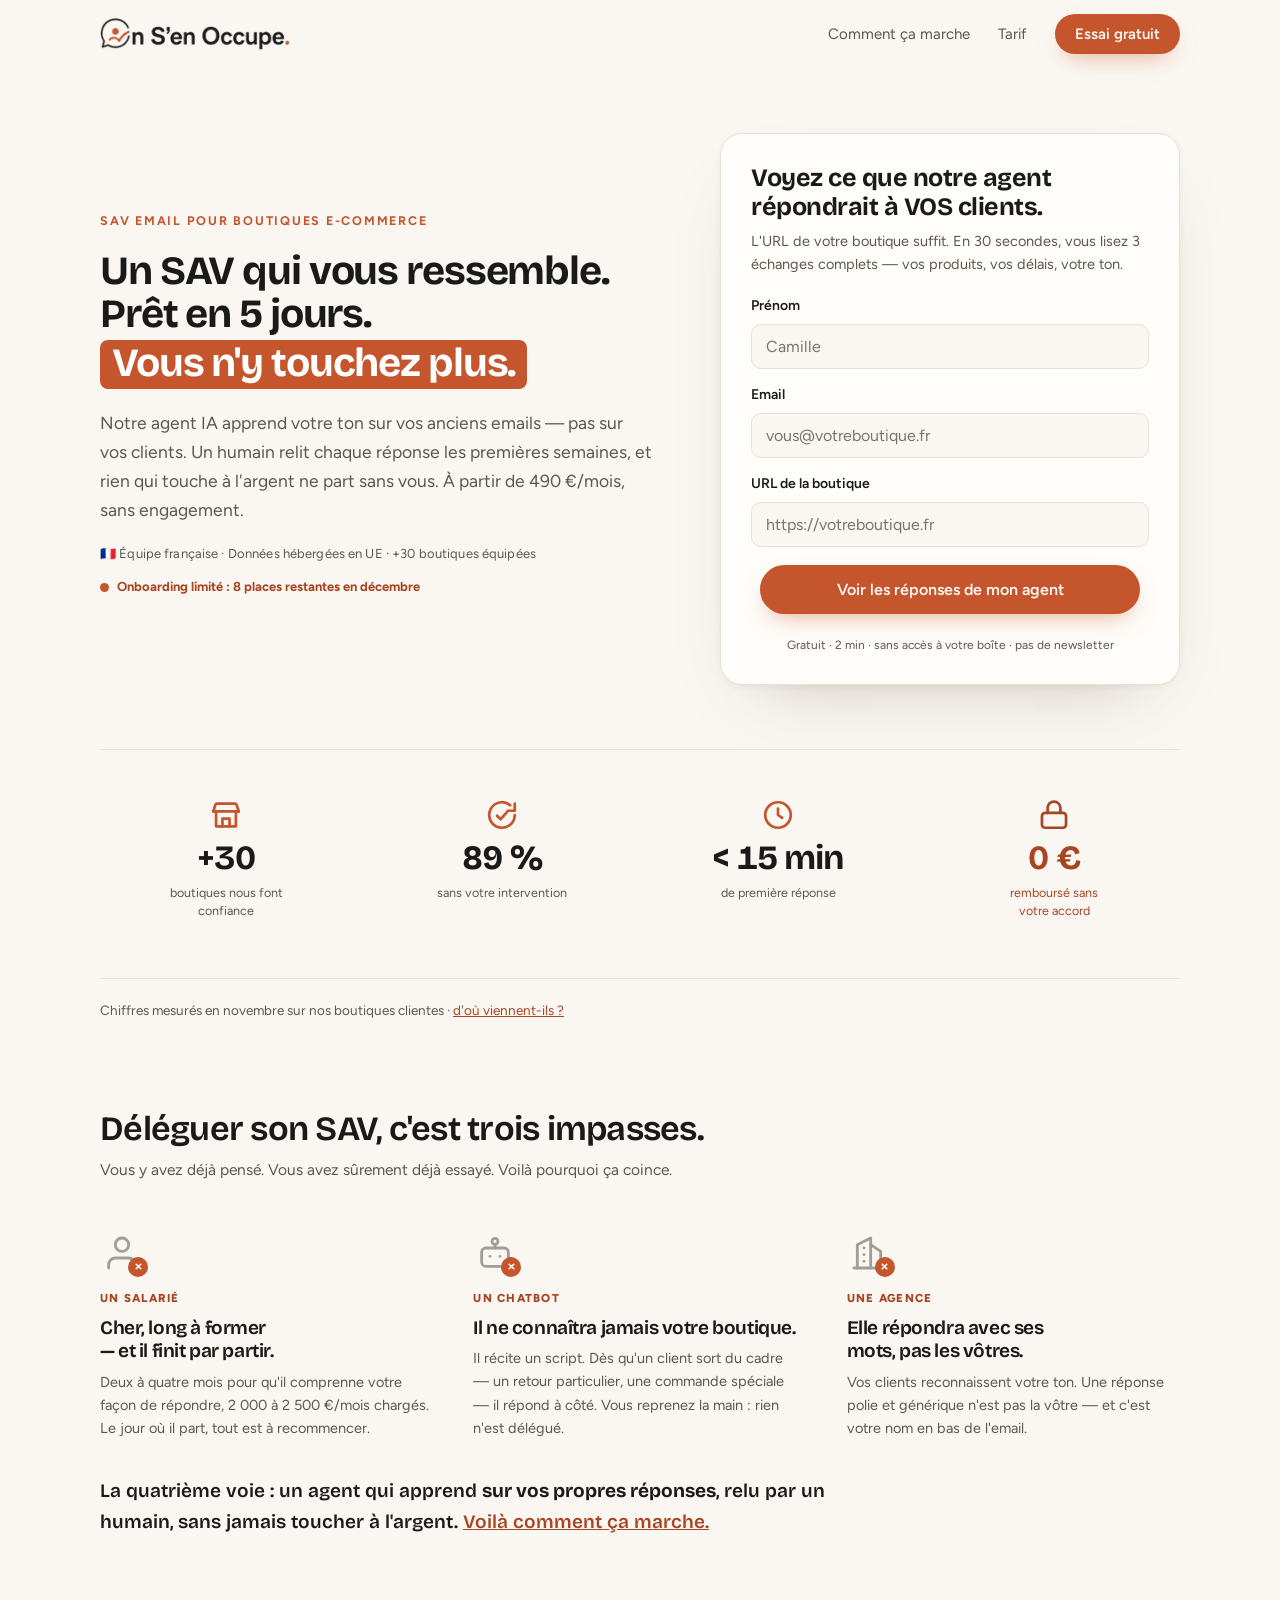
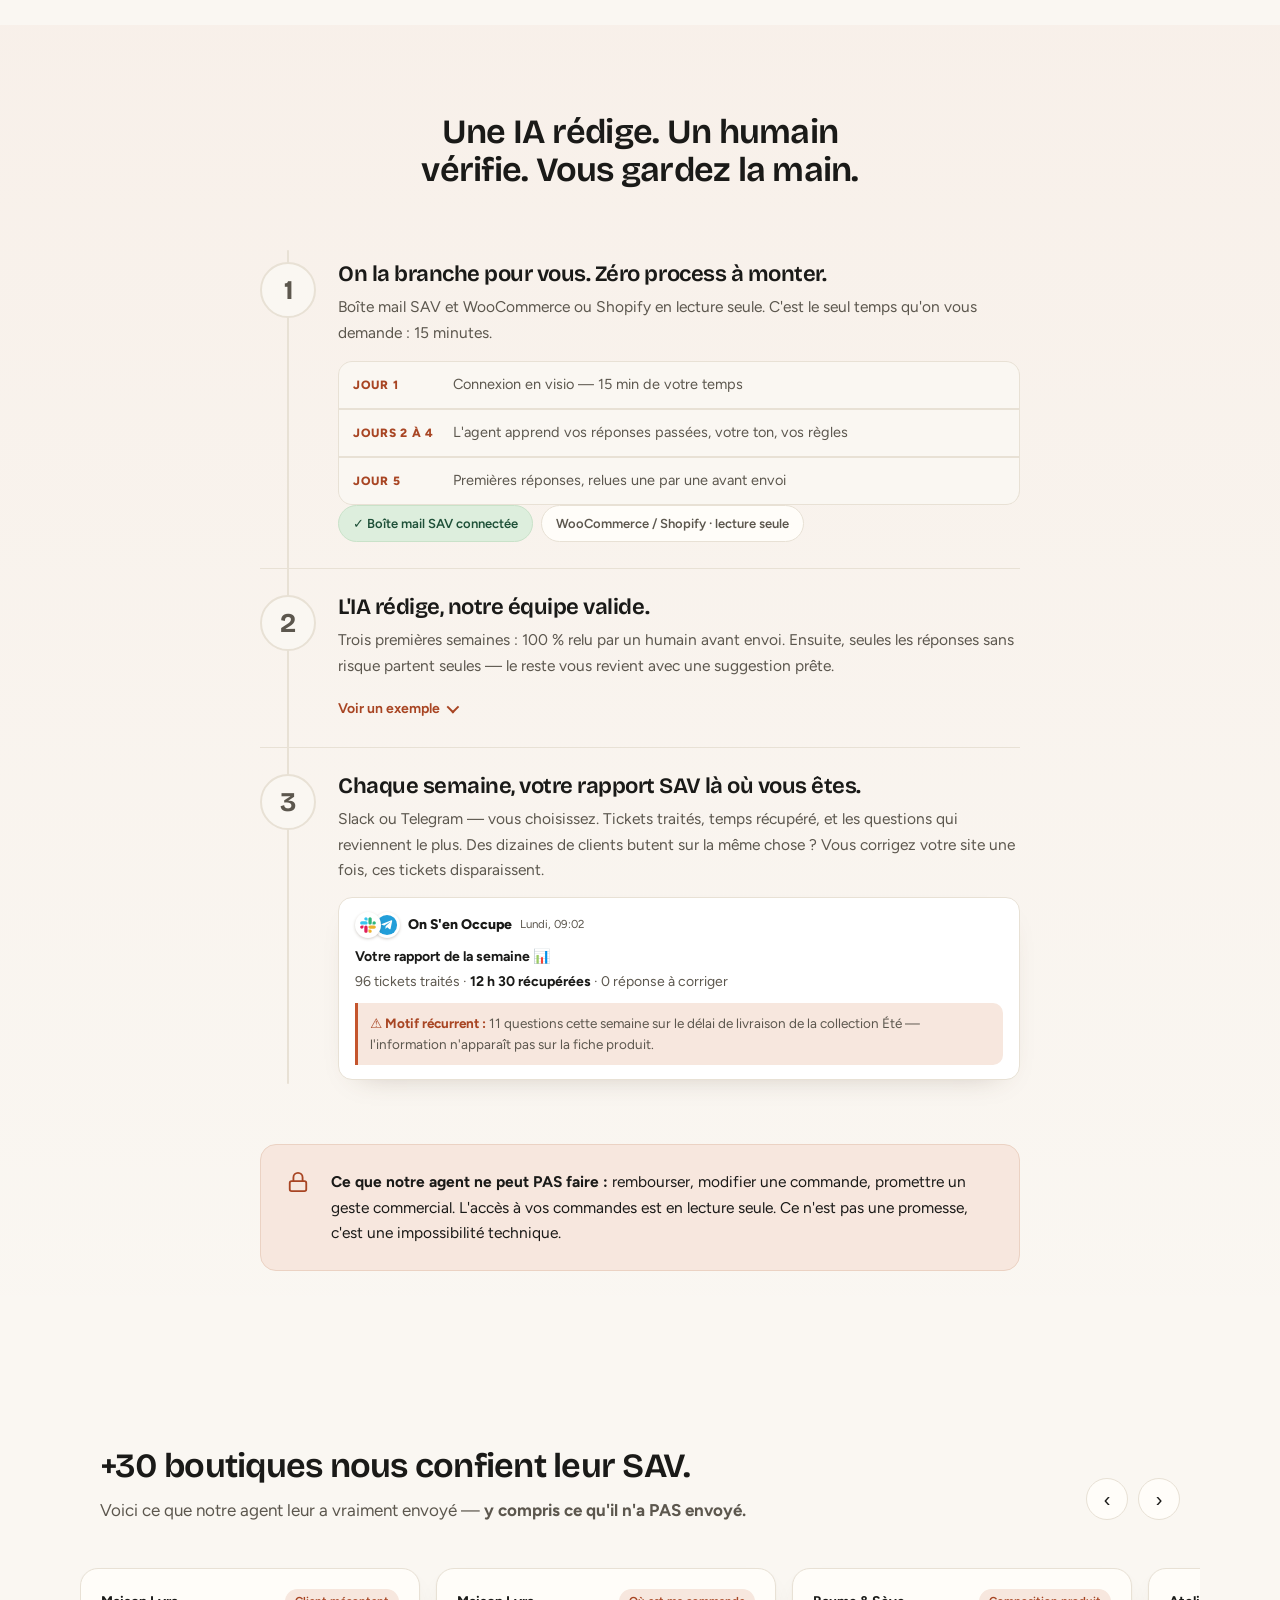
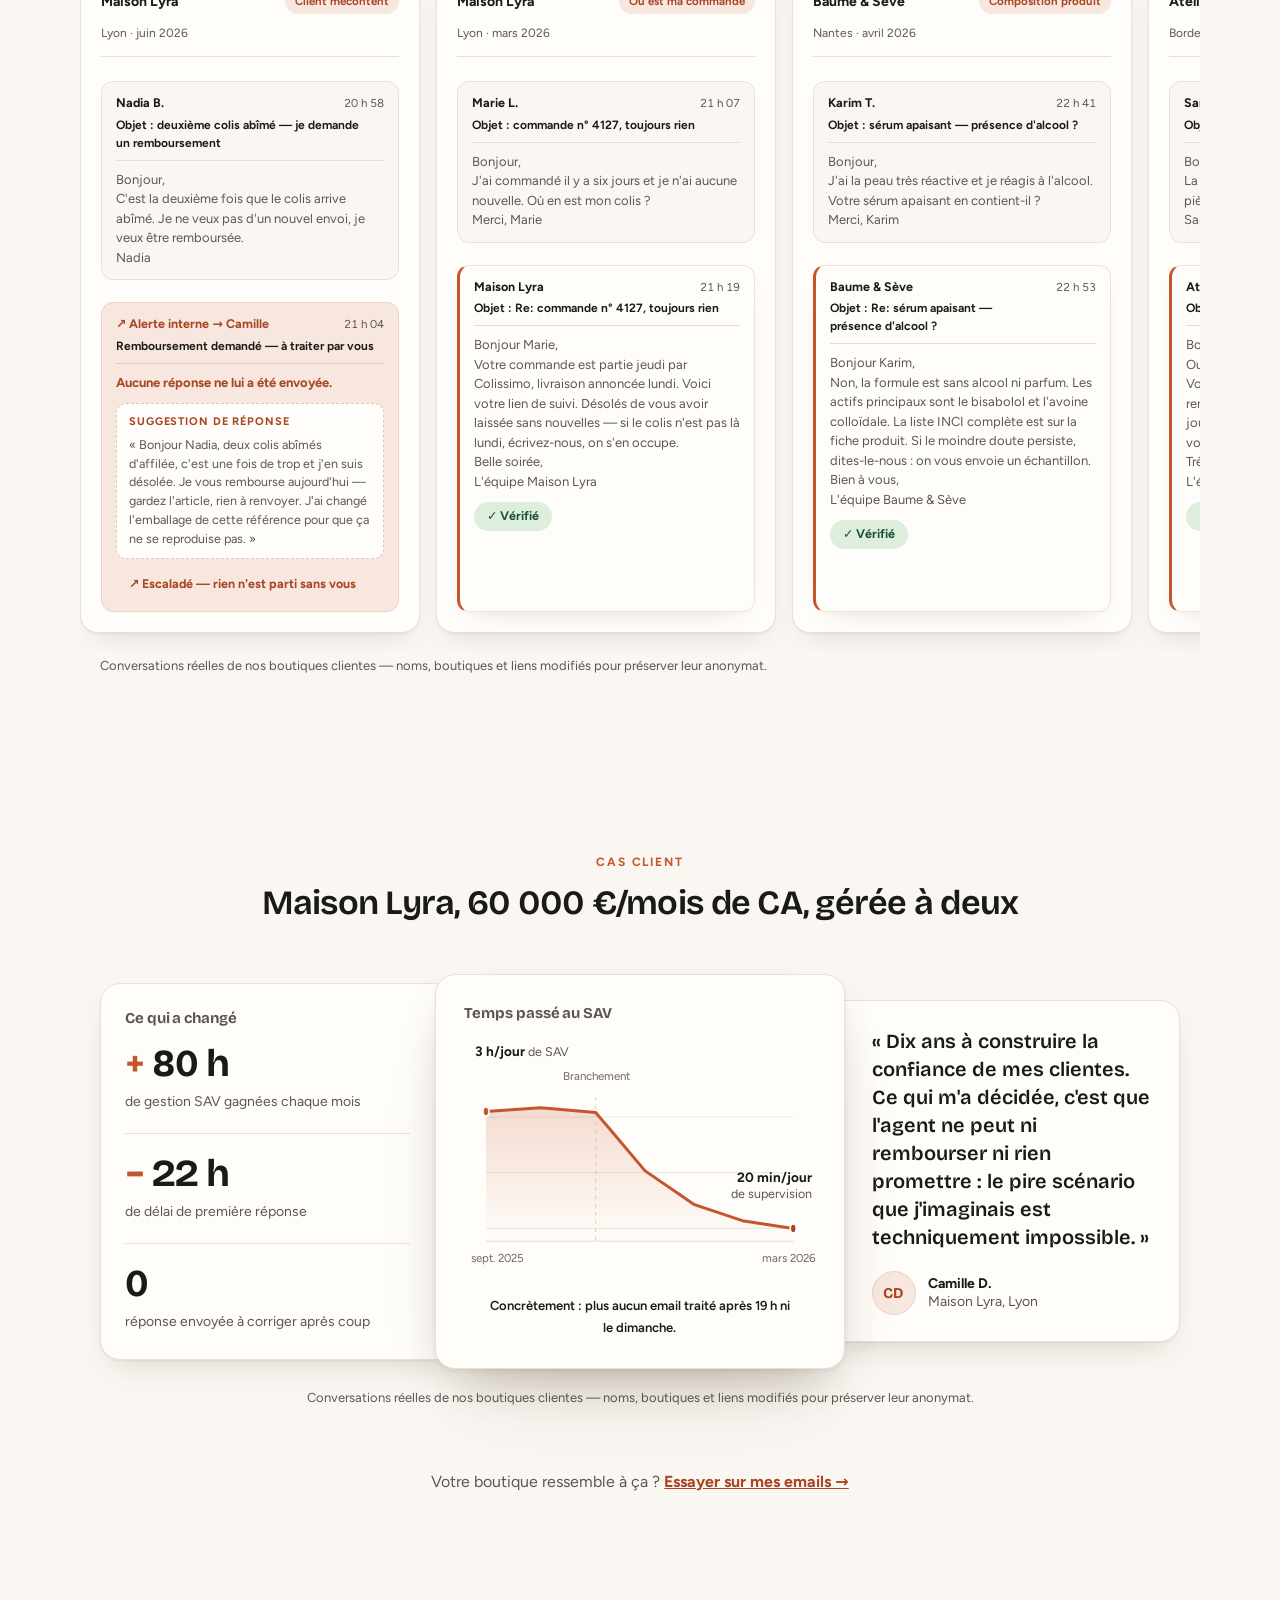
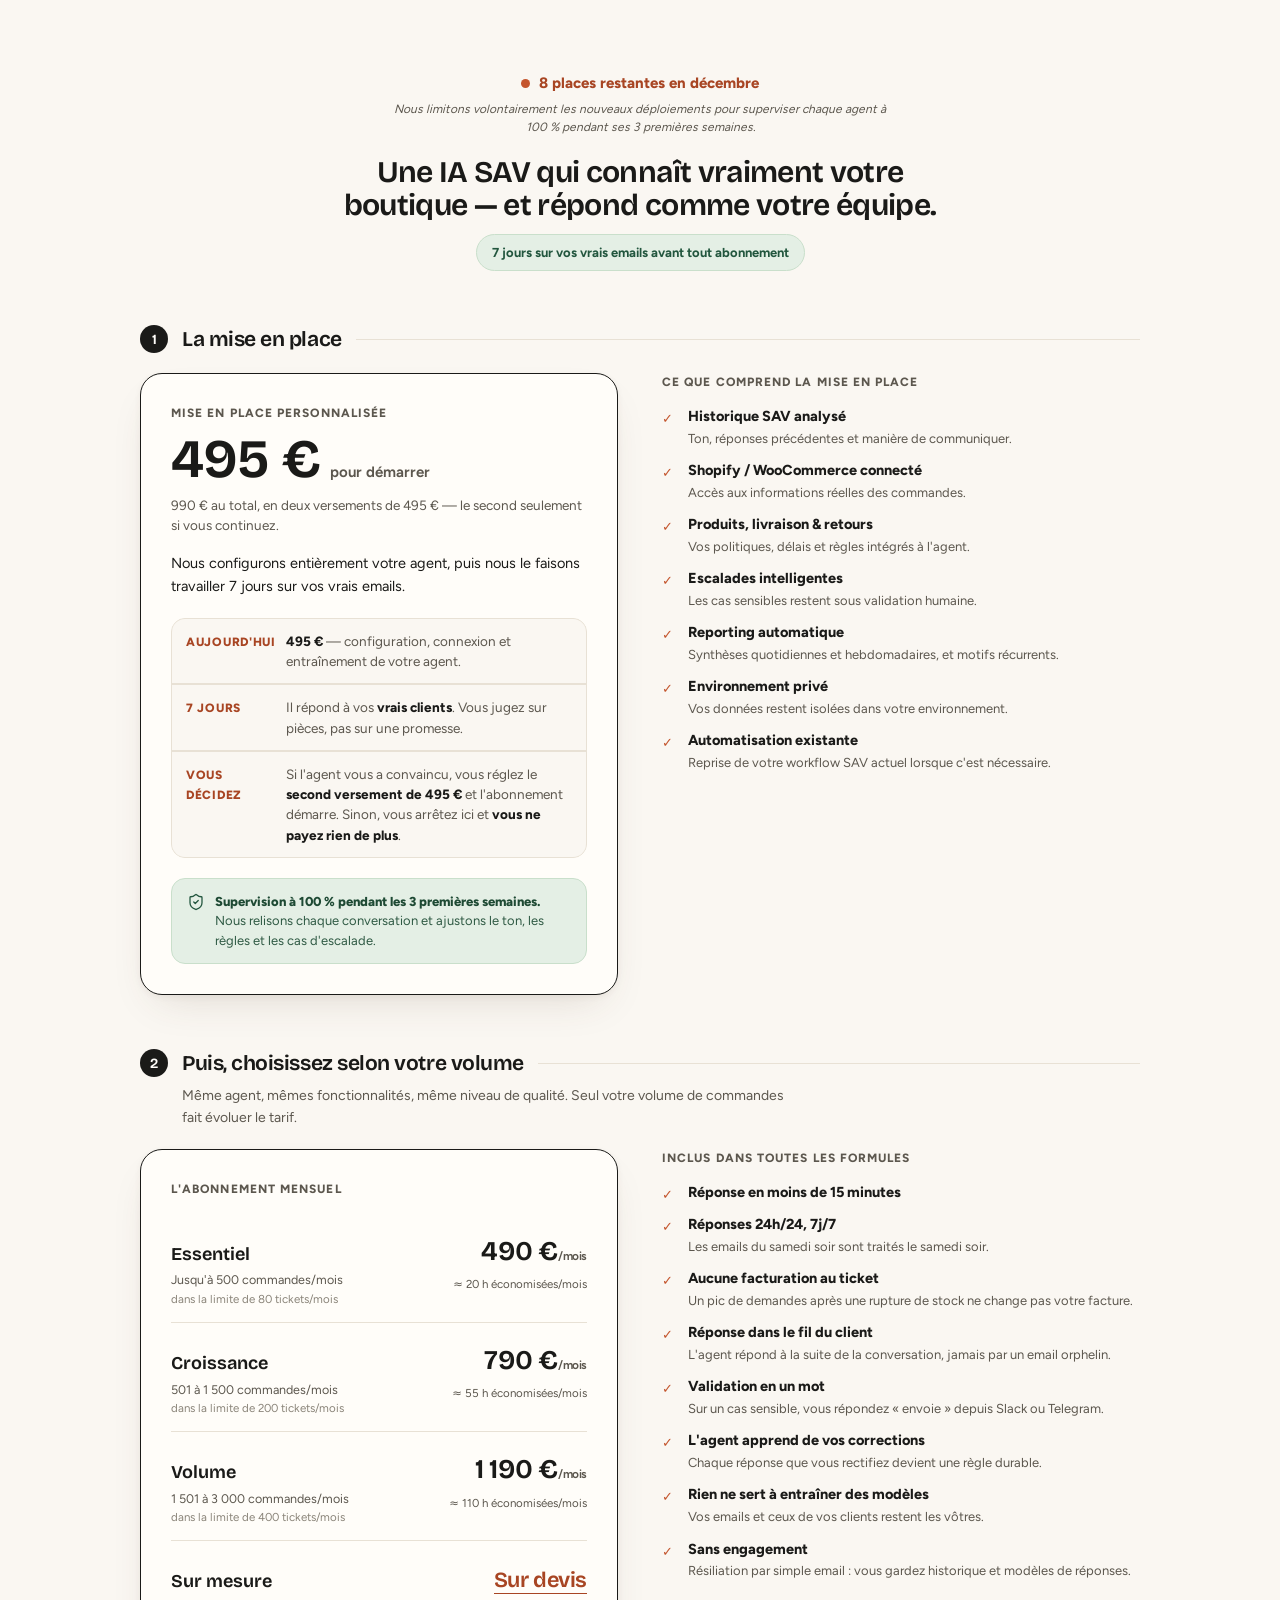
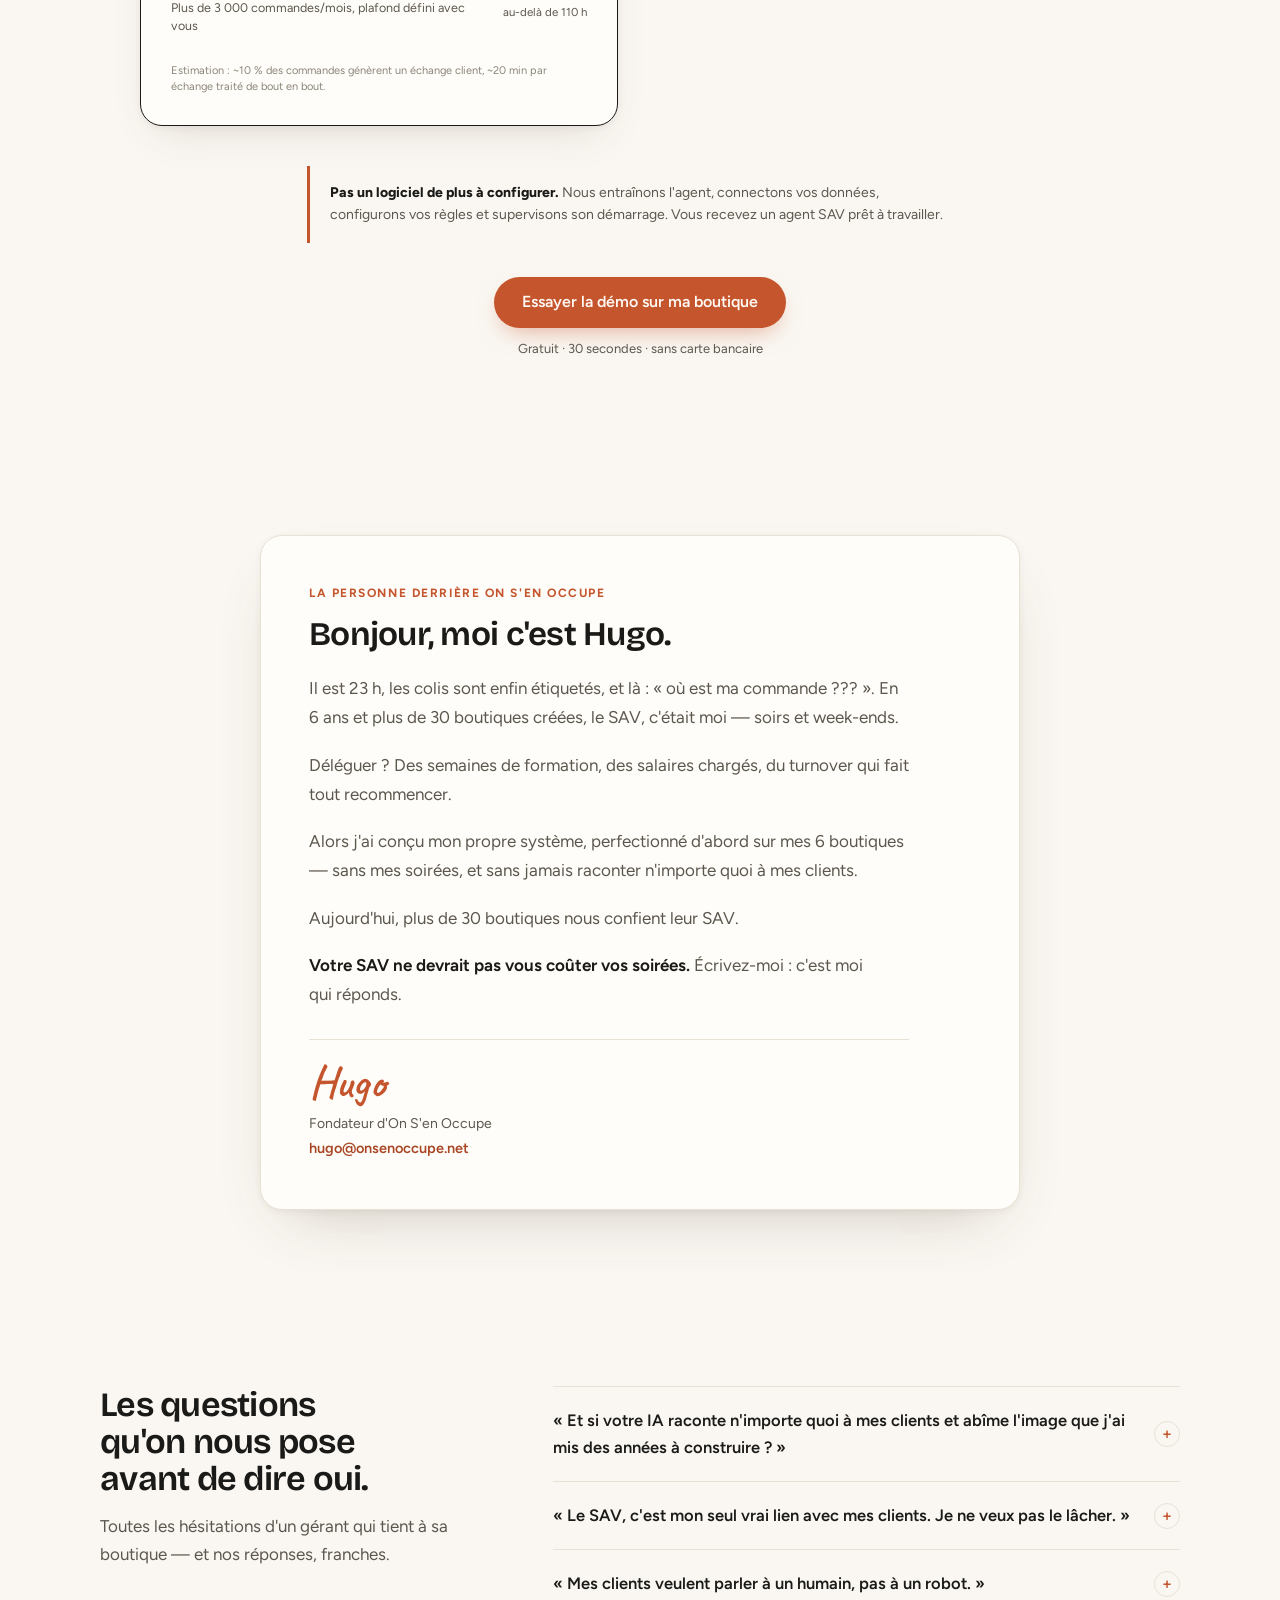
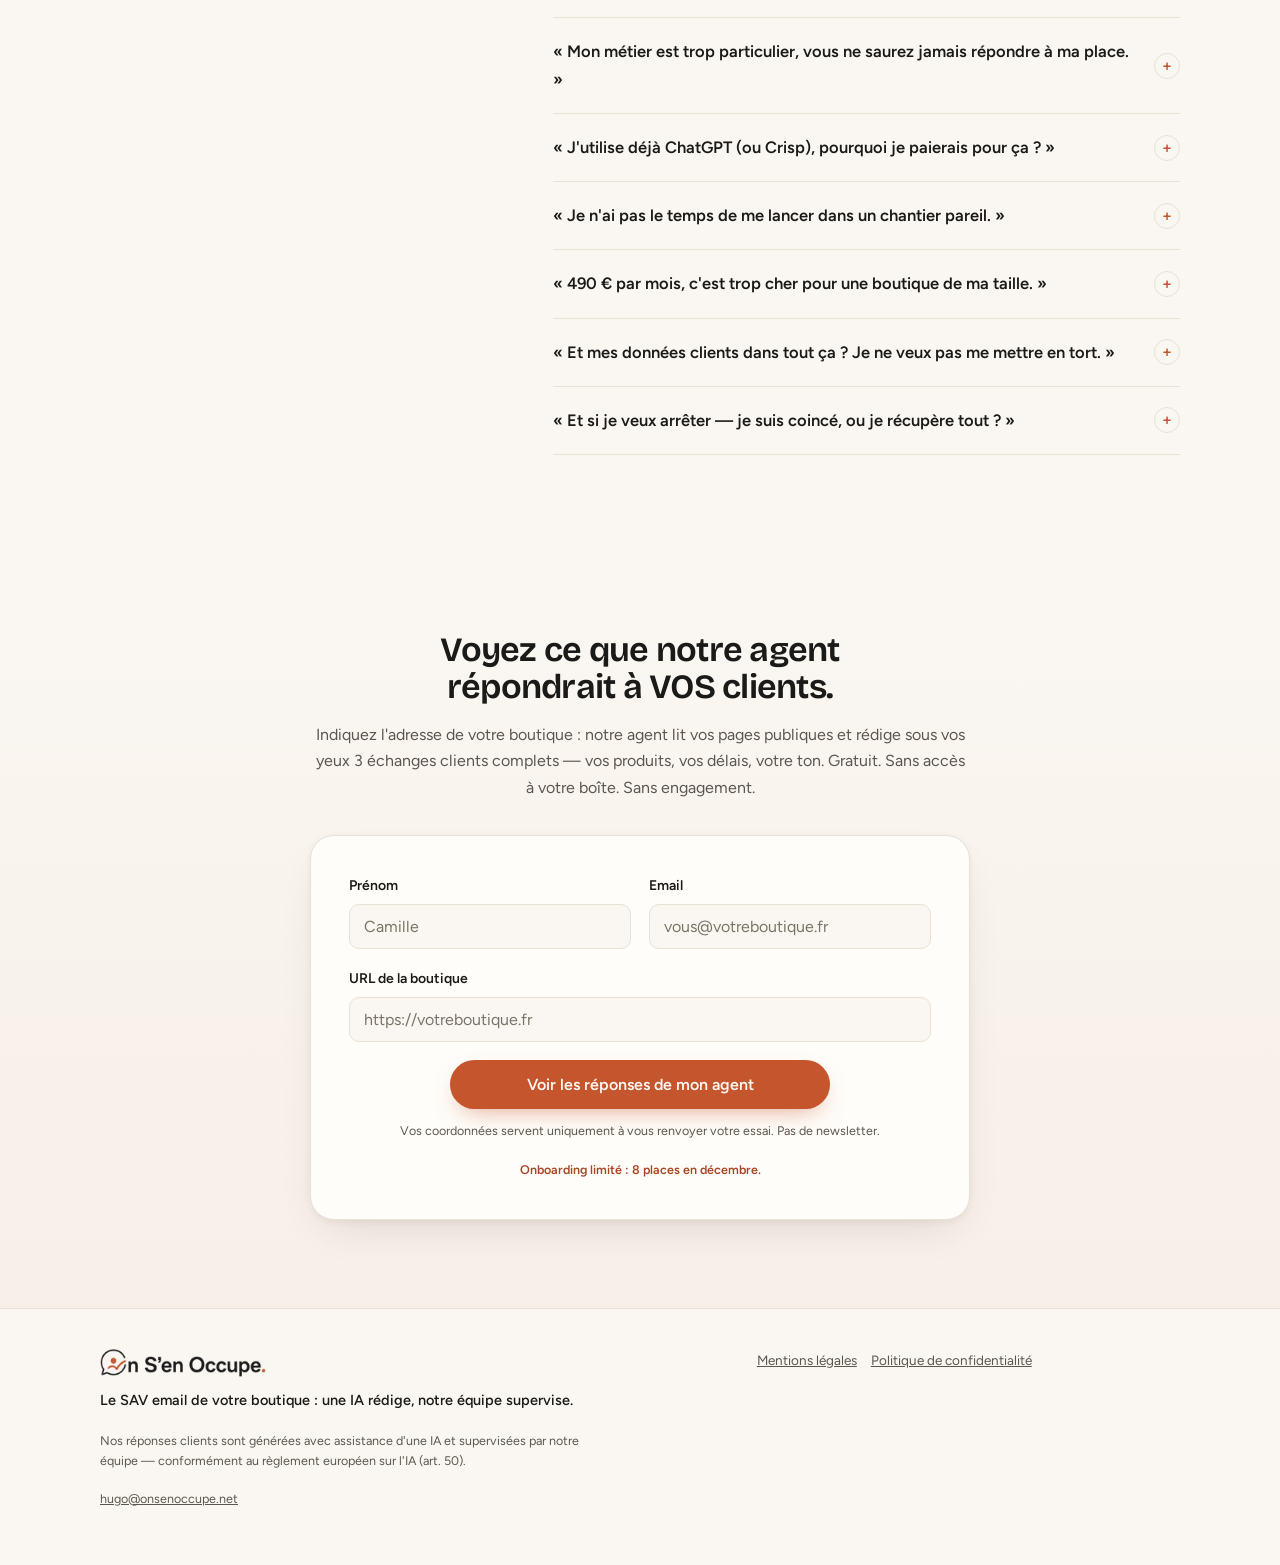
==== commit 7962770d: "Tarif : le second versement est nommé, plus déduit « Continuer : 495 € de solde. Arrêter : 0 € de pl" ====
--- a/index.html
+++ b/index.html
@@ -15,7 +15,7 @@
   <link rel="apple-touch-icon" href="img/icon-180.png" />
   <link rel="preload" href="fonts/bricolage-latin-wght-normal.woff2" as="font" type="font/woff2" crossorigin />
   <link rel="preload" href="fonts/figtree-latin-wght-normal.woff2" as="font" type="font/woff2" crossorigin />
-  <link rel="stylesheet" href="styles.css?v=129" />
+  <link rel="stylesheet" href="styles.css?v=130" />
   <script>document.documentElement.classList.replace("no-js","js");</script>
 </head>
 <body>
@@ -460,7 +460,7 @@
             <div class="setup-card">
               <p class="card-eyebrow">Mise en place personnalisée</p>
               <p class="big-price">495&nbsp;€<span>pour démarrer</span></p>
-              <p class="price-total">990&nbsp;€ au total, une seule fois — le solde uniquement si vous continuez.</p>
+              <p class="price-total">990&nbsp;€ au total, en deux versements de 495&nbsp;€ — le second seulement si vous continuez.</p>
               <p class="setup-lead">Nous configurons entièrement votre agent, puis nous le faisons travailler 7 jours sur vos vrais emails.</p>
 
               <ol class="timeline">
@@ -474,7 +474,7 @@
                 </li>
                 <li>
                   <span class="tl-when">Vous décidez</span>
-                  <span class="tl-what">Continuer&nbsp;: <b>495&nbsp;€</b> de solde, puis l'abonnement. Arrêter&nbsp;: <b>0&nbsp;€</b> de plus.</span>
+                  <span class="tl-what">Si l'agent vous a convaincu, vous réglez le <b>second versement de 495&nbsp;€</b> et l'abonnement démarre. Sinon, vous arrêtez ici et <b>vous ne payez rien de plus</b>.</span>
                 </li>
               </ol>
 
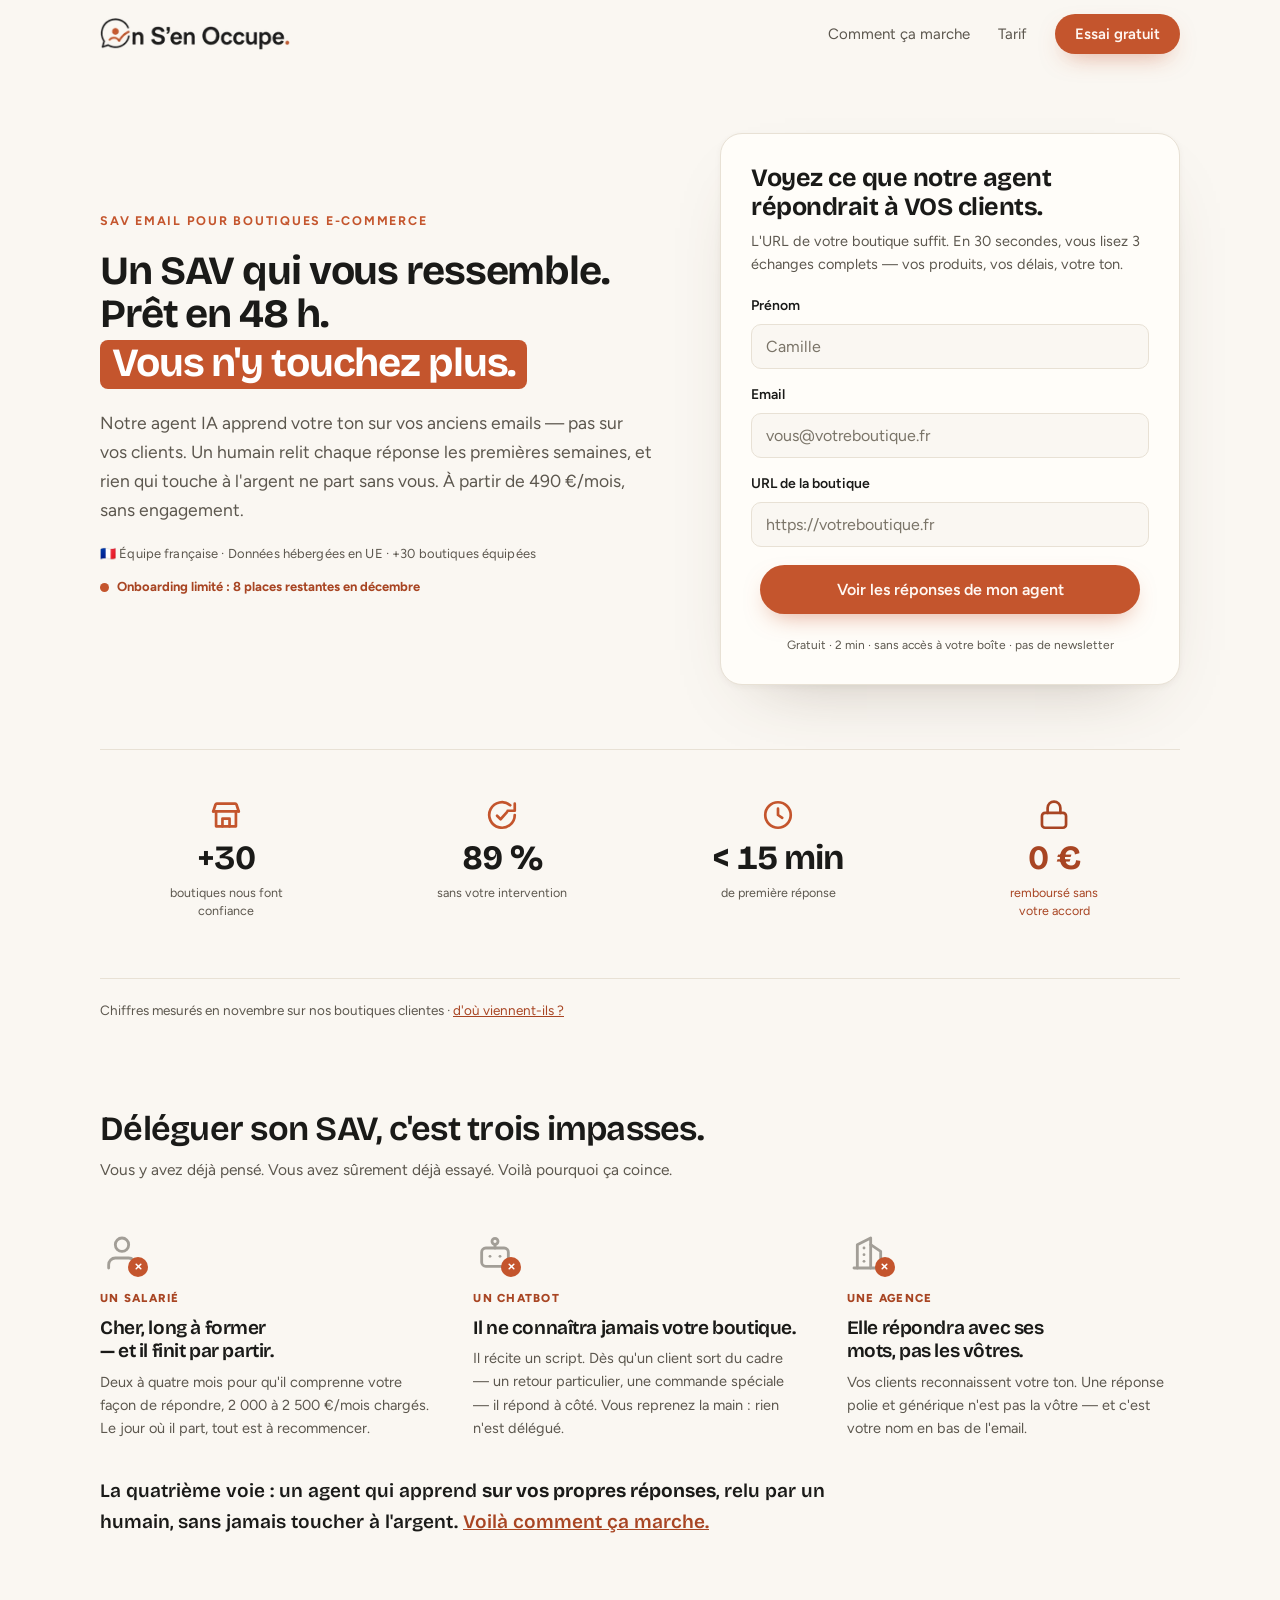
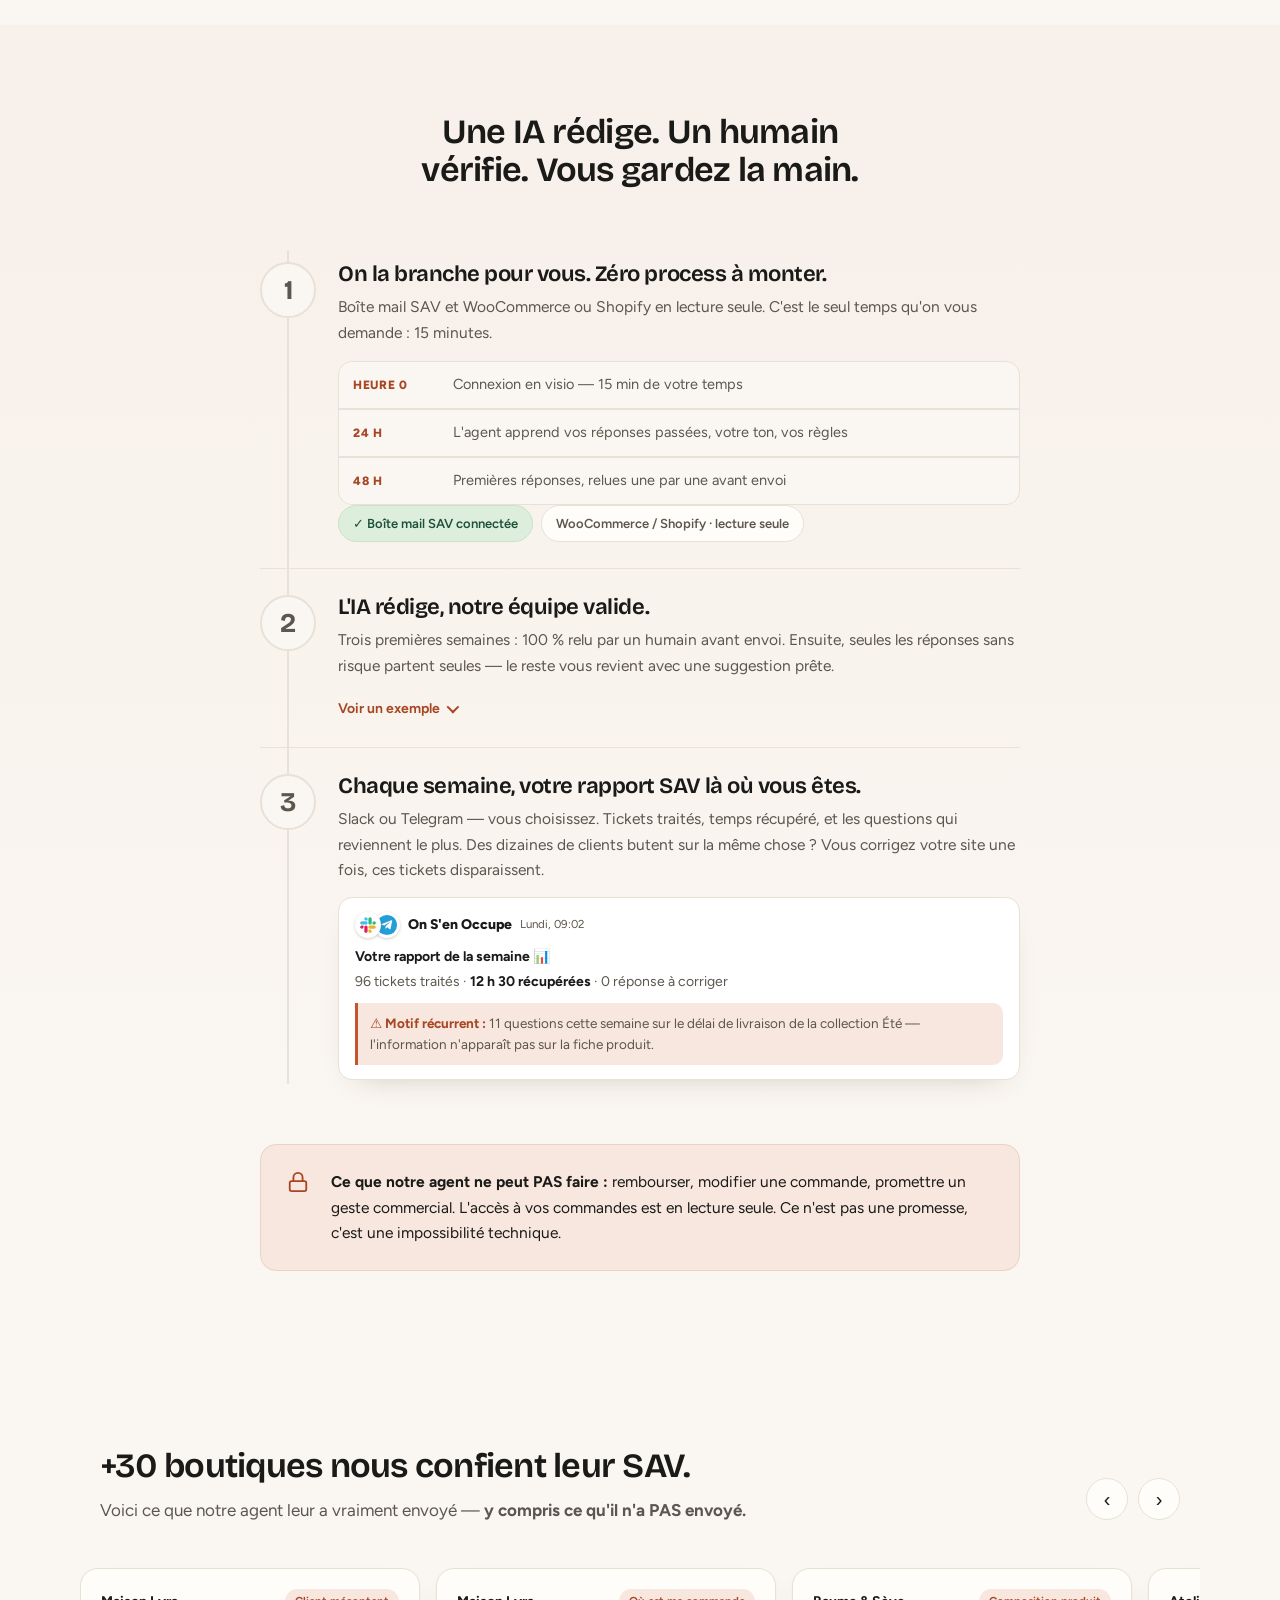
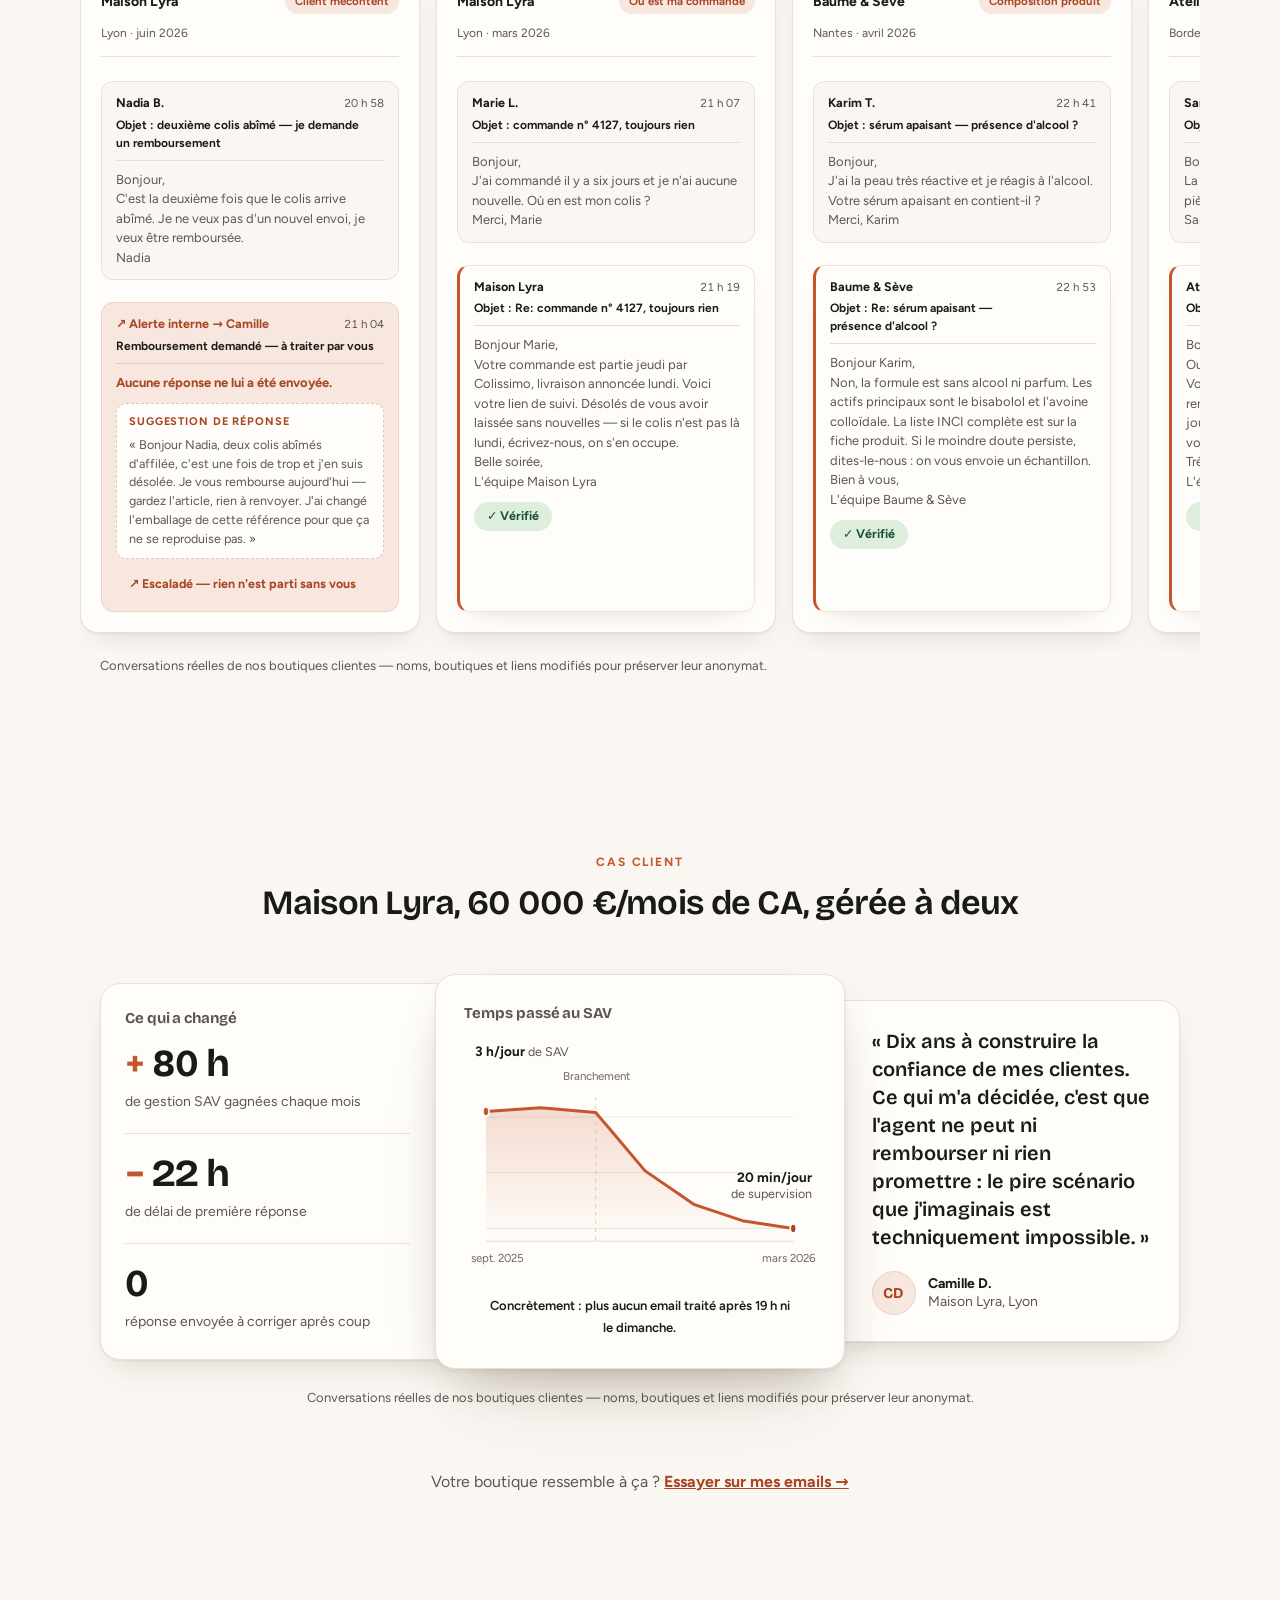
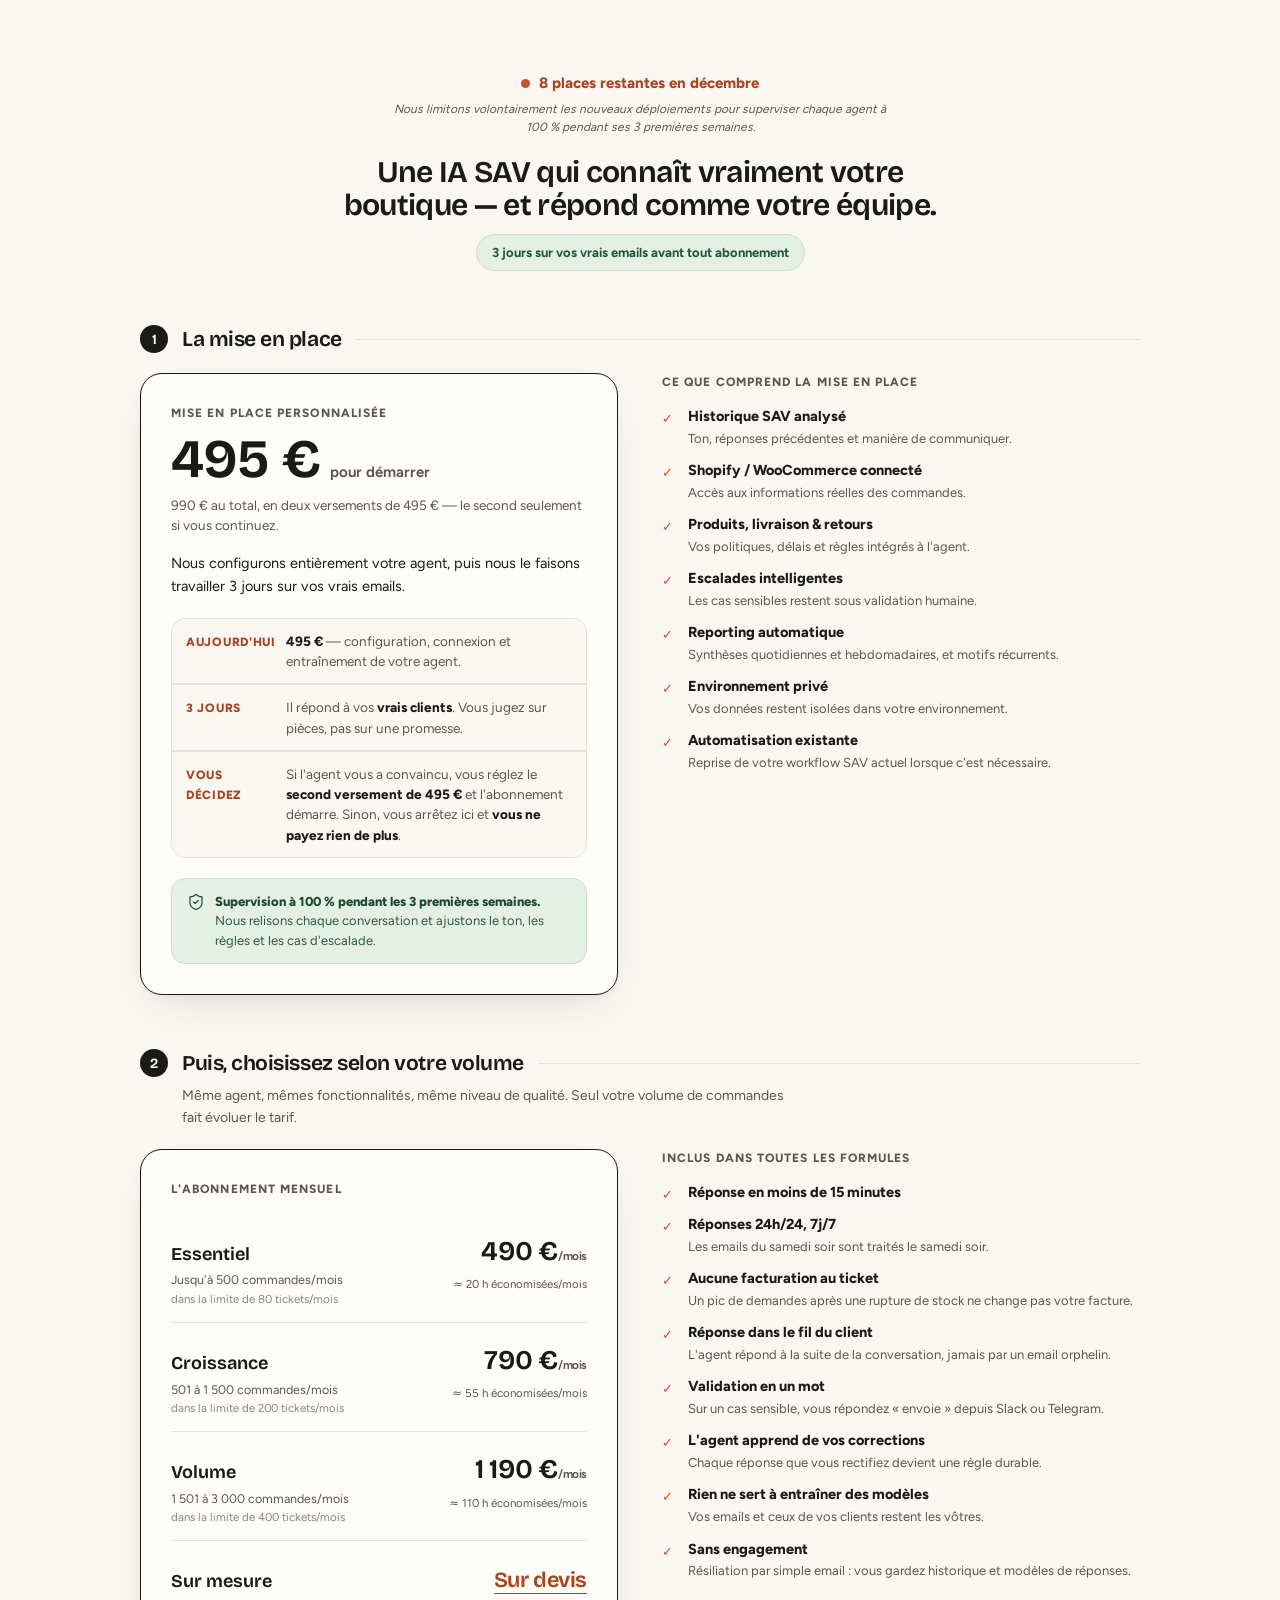
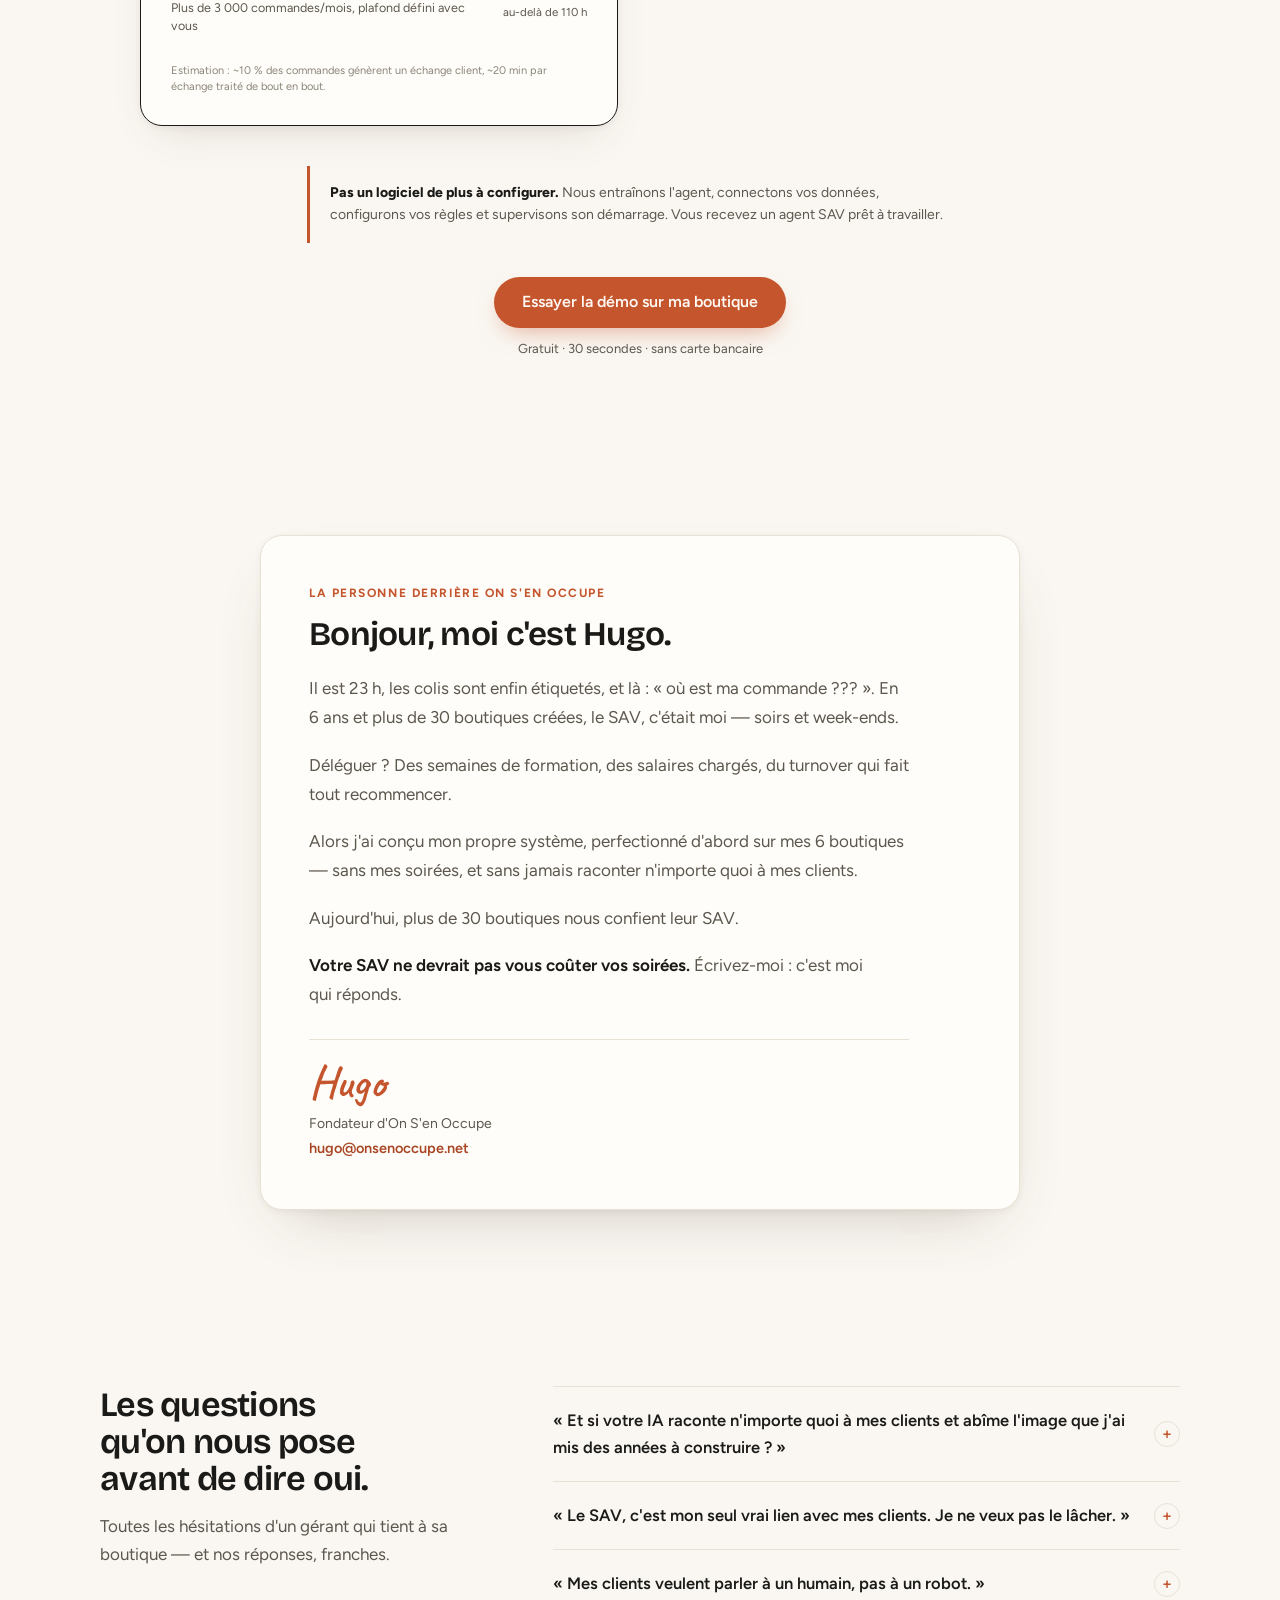
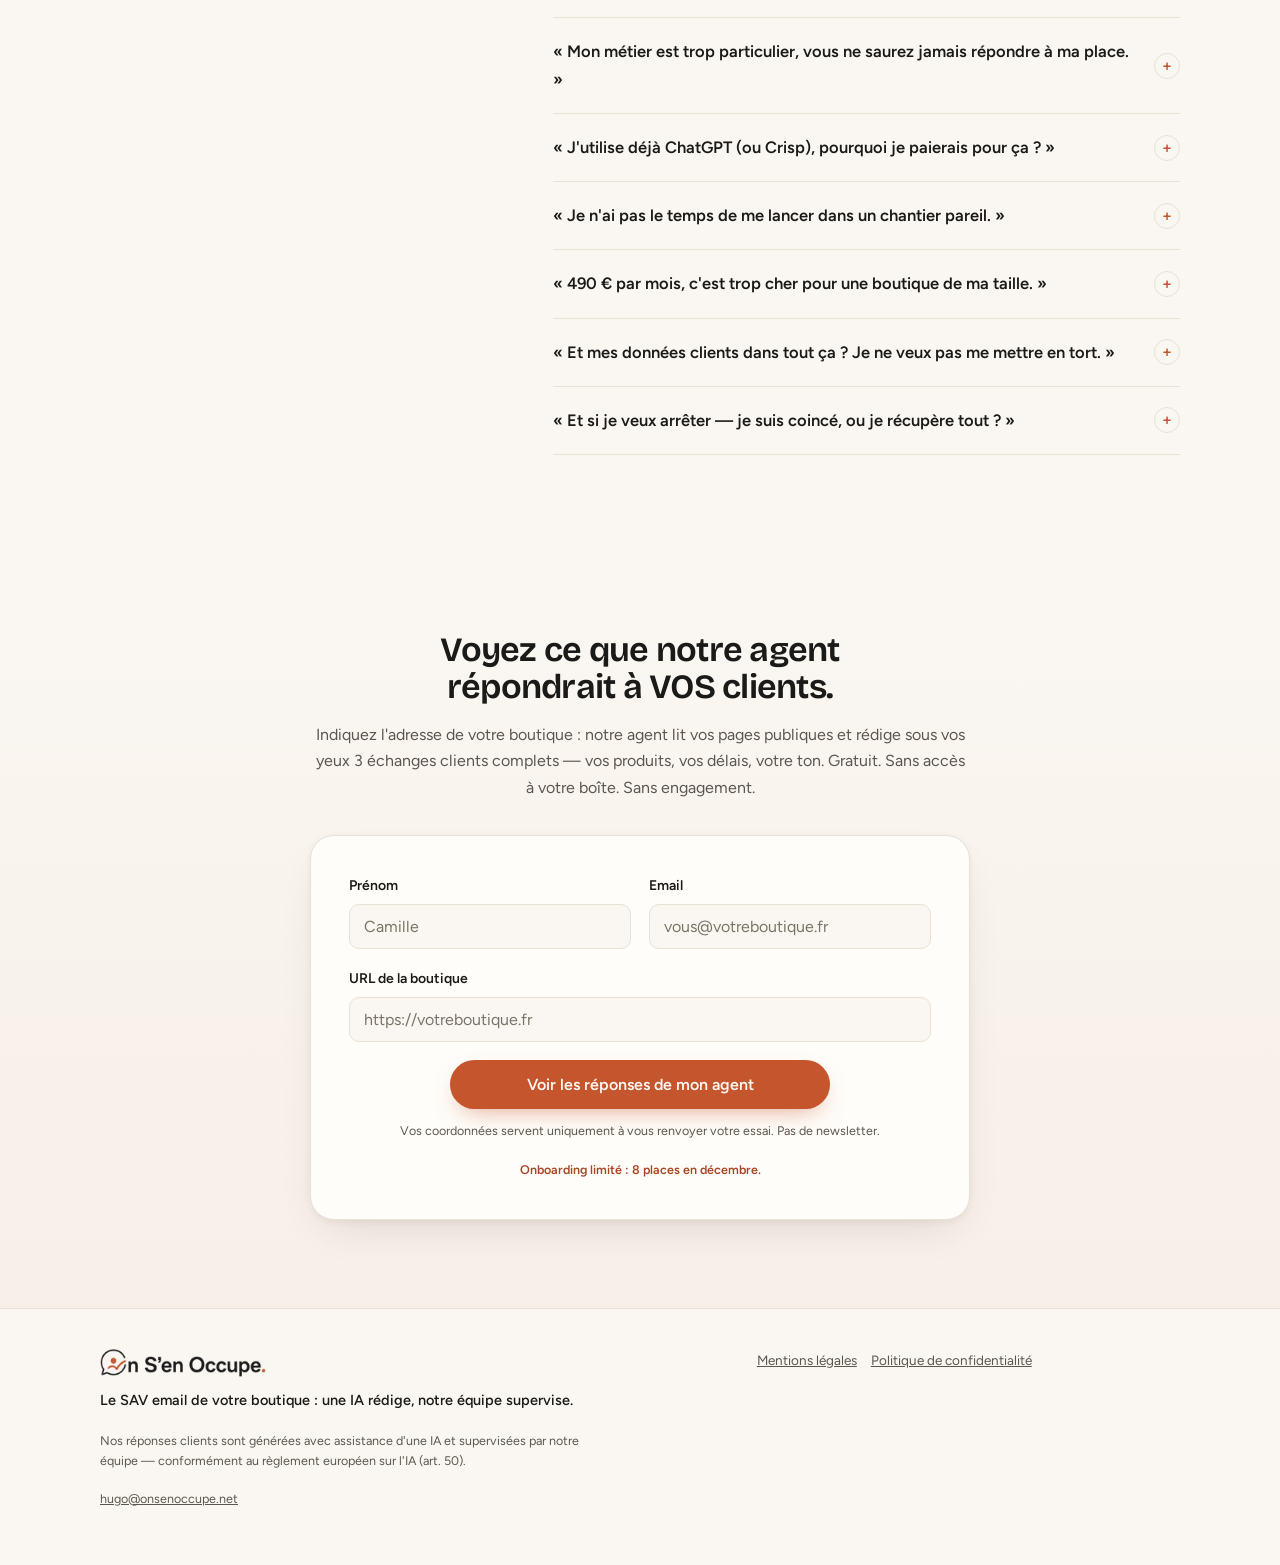
==== commit 929bcd61: "Mise en place en 48 h, test réel ramené à 3 jours Neuf endroits, deux promesses.  La mise en place p" ====
--- a/index.html
+++ b/index.html
@@ -5,7 +5,7 @@
   <meta name="viewport" content="width=device-width, initial-scale=1.0" />
   <title>On S'en Occupe — le SAV email de votre boutique, rédigé par une IA, supervisé par notre équipe</title>
   <meta name="description" content="Le SAV email de votre boutique : une IA rédige, notre équipe supervise, rien qui touche à l'argent ne part sans vous. Essai gratuit — l'adresse de votre boutique suffit." />
-  <meta property="og:title" content="Un SAV qui vous ressemble. Prêt en 5 jours. Vous n'y touchez plus." />
+  <meta property="og:title" content="Un SAV qui vous ressemble. Prêt en 48 h. Vous n'y touchez plus." />
   <meta property="og:description" content="Une IA rédige, notre équipe supervise. Essai gratuit : l'adresse de votre boutique suffit, 3 échanges en 30 secondes." />
   <meta property="og:type" content="website" />
   <meta property="og:url" content="https://onsenoccupe.net/" />
@@ -15,7 +15,7 @@
   <link rel="apple-touch-icon" href="img/icon-180.png" />
   <link rel="preload" href="fonts/bricolage-latin-wght-normal.woff2" as="font" type="font/woff2" crossorigin />
   <link rel="preload" href="fonts/figtree-latin-wght-normal.woff2" as="font" type="font/woff2" crossorigin />
-  <link rel="stylesheet" href="styles.css?v=130" />
+  <link rel="stylesheet" href="styles.css?v=131" />
   <script>document.documentElement.classList.replace("no-js","js");</script>
 </head>
 <body>
@@ -42,7 +42,7 @@
       <div class="wrap">
         <div class="hero-copy">
           <span class="eyebrow">SAV email pour boutiques e-commerce</span>
-          <h1><span class="l1">Un SAV qui vous ressemble.</span><span class="l2">Prêt en 5 jours.</span><span class="accent">Vous n'y touchez plus.</span></h1>
+          <h1><span class="l1">Un SAV qui vous ressemble.</span><span class="l2">Prêt en 48 h.</span><span class="accent">Vous n'y touchez plus.</span></h1>
           <p class="lede">Notre agent IA apprend votre ton sur vos anciens emails — pas sur vos clients. Un humain relit chaque réponse les premières semaines, et rien qui touche à l'argent ne part sans vous. À partir de 490&nbsp;€/mois, sans engagement.</p>
           <p class="badges">🇫🇷 Équipe française&nbsp;· Données hébergées en UE&nbsp;· +30 boutiques équipées</p>
           <p class="hf-rarete hero-rarete"><span class="live-dot" aria-hidden="true"></span><span class="hf-rarete-txt">Onboarding limité&nbsp;: <span data-dyn="places">10 places restantes</span> en <span data-dyn="mois-courant">ce mois-ci</span></span></p>
@@ -170,15 +170,15 @@
               <p>Boîte mail SAV et WooCommerce ou Shopify en lecture seule. C'est le seul temps qu'on vous demande&nbsp;: 15 minutes.</p>
               <ol class="timeline">
                 <li>
-                  <span class="tl-when">Jour 1</span>
+                  <span class="tl-when">Heure 0</span>
                   <span class="tl-what">Connexion en visio — 15 min de votre temps</span>
                 </li>
                 <li>
-                  <span class="tl-when">Jours 2 à 4</span>
+                  <span class="tl-when">24 h</span>
                   <span class="tl-what">L'agent apprend vos réponses passées, votre ton, vos règles</span>
                 </li>
                 <li>
-                  <span class="tl-when">Jour 5</span>
+                  <span class="tl-when">48 h</span>
                   <span class="tl-what">Premières réponses, relues une par une avant envoi</span>
                 </li>
               </ol>
@@ -447,7 +447,7 @@
             <p class="scarcity"><span class="live-dot" aria-hidden="true"></span><span class="scarcity-text"><span data-dyn="places">10 places restantes</span> en <span data-dyn="mois-courant">ce mois-ci</span></span></p>
             <p class="scarcity-why">Nous limitons volontairement les nouveaux déploiements pour superviser chaque agent à 100&nbsp;% pendant ses 3 premières semaines.</p>
             <h2>Une IA SAV qui connaît vraiment votre boutique — et répond comme votre équipe.</h2>
-            <p class="offer-badge">7 jours sur vos vrais emails avant tout abonnement</p>
+            <p class="offer-badge">3 jours sur vos vrais emails avant tout abonnement</p>
           </header>
 
           <div class="step-head reveal">
@@ -461,7 +461,7 @@
               <p class="card-eyebrow">Mise en place personnalisée</p>
               <p class="big-price">495&nbsp;€<span>pour démarrer</span></p>
               <p class="price-total">990&nbsp;€ au total, en deux versements de 495&nbsp;€ — le second seulement si vous continuez.</p>
-              <p class="setup-lead">Nous configurons entièrement votre agent, puis nous le faisons travailler 7 jours sur vos vrais emails.</p>
+              <p class="setup-lead">Nous configurons entièrement votre agent, puis nous le faisons travailler 3 jours sur vos vrais emails.</p>
 
               <ol class="timeline">
                 <li>
@@ -469,7 +469,7 @@
                   <span class="tl-what"><b>495&nbsp;€</b> — configuration, connexion et entraînement de votre agent.</span>
                 </li>
                 <li>
-                  <span class="tl-when">7 jours</span>
+                  <span class="tl-when">3 jours</span>
                   <span class="tl-what">Il répond à vos <b>vrais clients</b>. Vous jugez sur pièces, pas sur une promesse.</span>
                 </li>
                 <li>
@@ -607,11 +607,11 @@
           </details>
           <details>
             <summary>« Je n'ai pas le temps de me lancer dans un chantier pareil. » <span class="plus" aria-hidden="true">+</span></summary>
-            <p class="answer">Justement, il n'y a pas de chantier de votre côté. L'installation, c'est notre équipe qui la fait en 5 jours, à partir de vos réponses passées — vous n'avez rien à configurer. Et pour démarrer l'essai, vous entrez l'adresse de votre boutique&nbsp;: 30 secondes, c'est tout.</p>
+            <p class="answer">Justement, il n'y a pas de chantier de votre côté. L'installation, c'est notre équipe qui la fait en 48 h, à partir de vos réponses passées — vous n'avez rien à configurer. Et pour démarrer l'essai, vous entrez l'adresse de votre boutique&nbsp;: 30 secondes, c'est tout.</p>
           </details>
           <details>
             <summary>« 490&nbsp;€ par mois, c'est trop cher pour une boutique de ma taille. » <span class="plus" aria-hidden="true">+</span></summary>
-            <p class="answer">Regardez d'abord ce que ça remplace&nbsp;: un mi-temps au SAV coûte bien plus, sans compter vos soirées passées dessus. C'est 990&nbsp;€ de mise en place une fois — 495&nbsp;€ pour démarrer, les 495&nbsp;€ restants après vos 7 jours de test, si votre agent vous a convaincu — puis 490&nbsp;€/mois jusqu'à 500 commandes, facturés seulement à partir de votre feu vert. Sans engagement&nbsp;: si le calcul ne tombe pas juste, vous arrêtez par un email.</p>
+            <p class="answer">Regardez d'abord ce que ça remplace&nbsp;: un mi-temps au SAV coûte bien plus, sans compter vos soirées passées dessus. C'est 990&nbsp;€ de mise en place une fois — 495&nbsp;€ pour démarrer, les 495&nbsp;€ restants après vos 3 jours de test, si votre agent vous a convaincu — puis 490&nbsp;€/mois jusqu'à 500 commandes, facturés seulement à partir de votre feu vert. Sans engagement&nbsp;: si le calcul ne tombe pas juste, vous arrêtez par un email.</p>
           </details>
           <details>
             <summary>« Et mes données clients dans tout ça&nbsp;? Je ne veux pas me mettre en tort. » <span class="plus" aria-hidden="true">+</span></summary>
@@ -619,7 +619,7 @@
           </details>
           <details>
             <summary>« Et si je veux arrêter — je suis coincé, ou je récupère tout&nbsp;? » <span class="plus" aria-hidden="true">+</span></summary>
-            <p class="answer">Non. Résiliable par simple email, vous gardez tout (historique, modèles de réponses). Et vous ne payez l'abonnement qu'à partir du jour où votre agent est en production, validé par vous à l'issue du pilote de 7 jours (mise en place&nbsp;: 50&nbsp;% au lancement du pilote, 50&nbsp;% à la validation).</p>
+            <p class="answer">Non. Résiliable par simple email, vous gardez tout (historique, modèles de réponses). Et vous ne payez l'abonnement qu'à partir du jour où votre agent est en production, validé par vous à l'issue du pilote de 3 jours (mise en place&nbsp;: 50&nbsp;% au lancement du pilote, 50&nbsp;% à la validation).</p>
           </details>
         </div>
       </div>
@@ -691,6 +691,6 @@
     <a class="btn btn-primary" href="#essai">Essayer sur ma boutique — gratuit</a>
   </div>
 
-  <script src="script.js?v=97" defer></script>
+  <script src="script.js?v=100" defer></script>
 </body>
 </html>
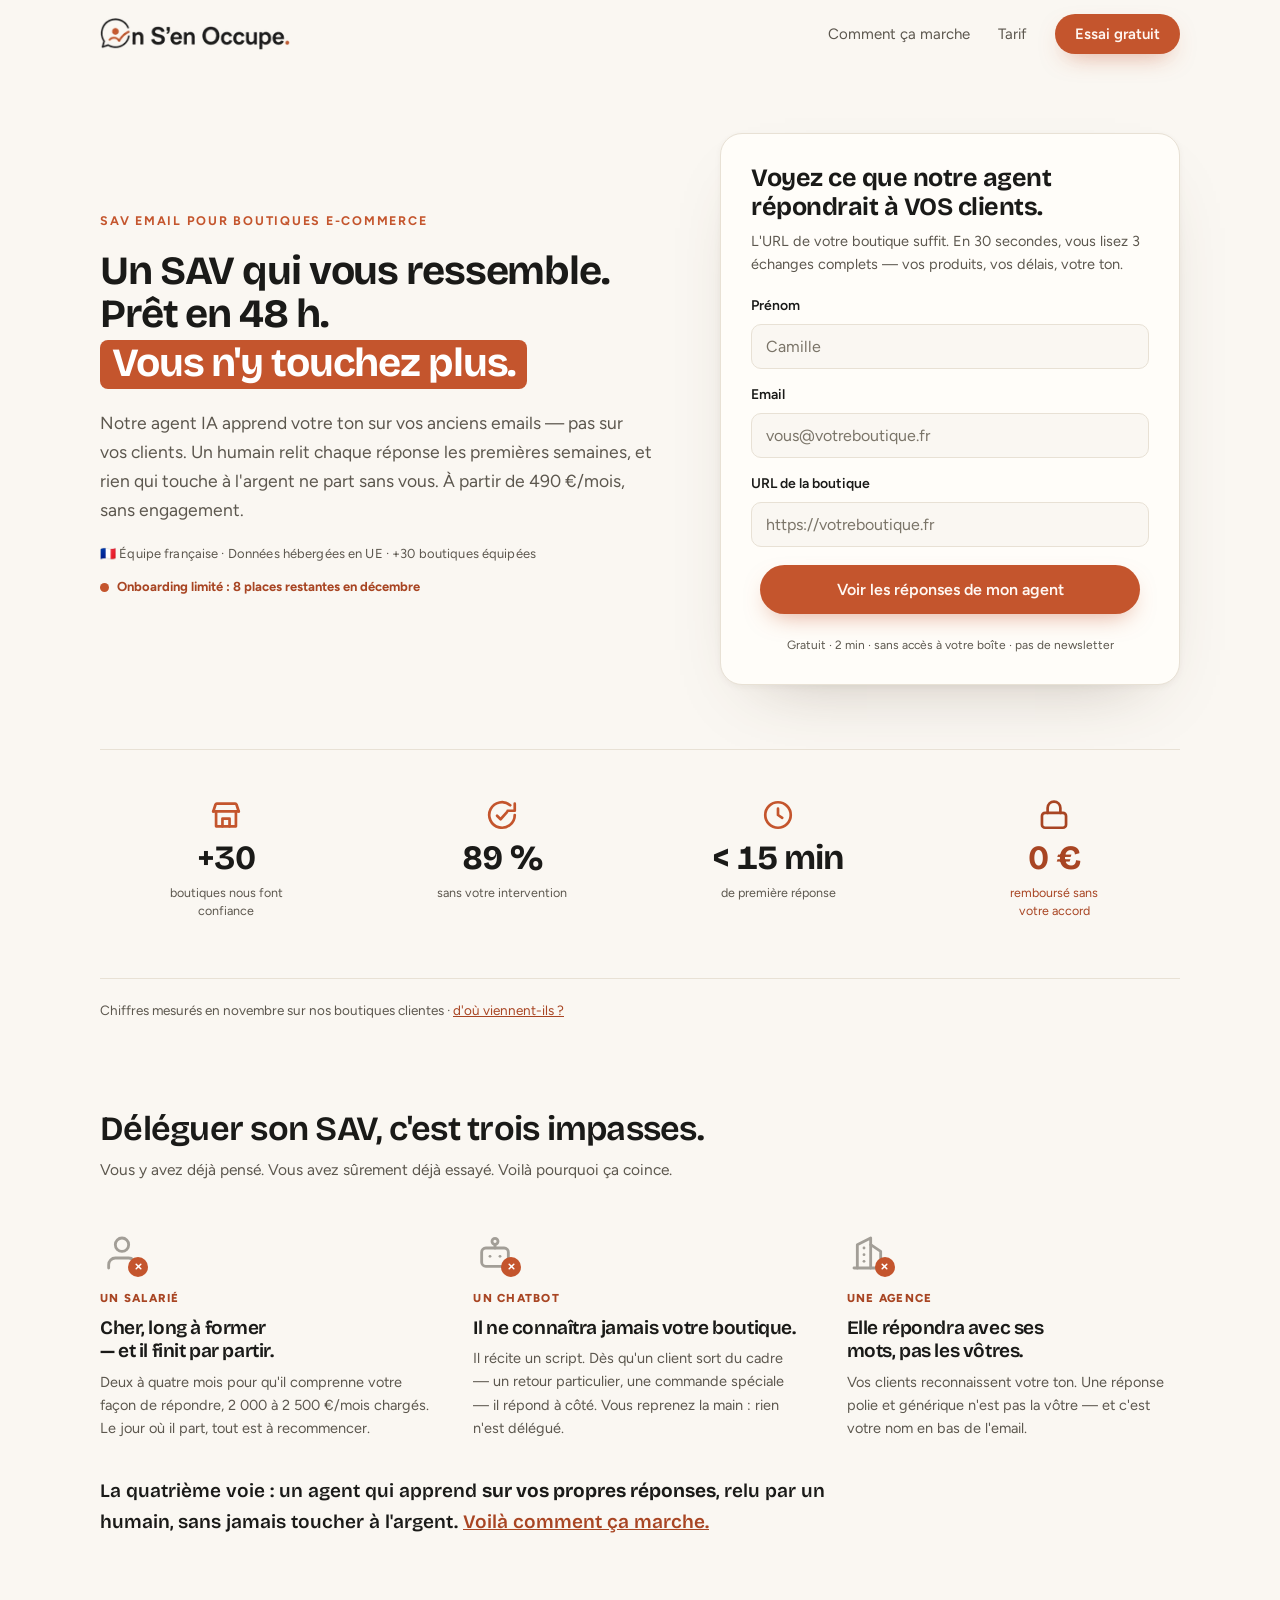
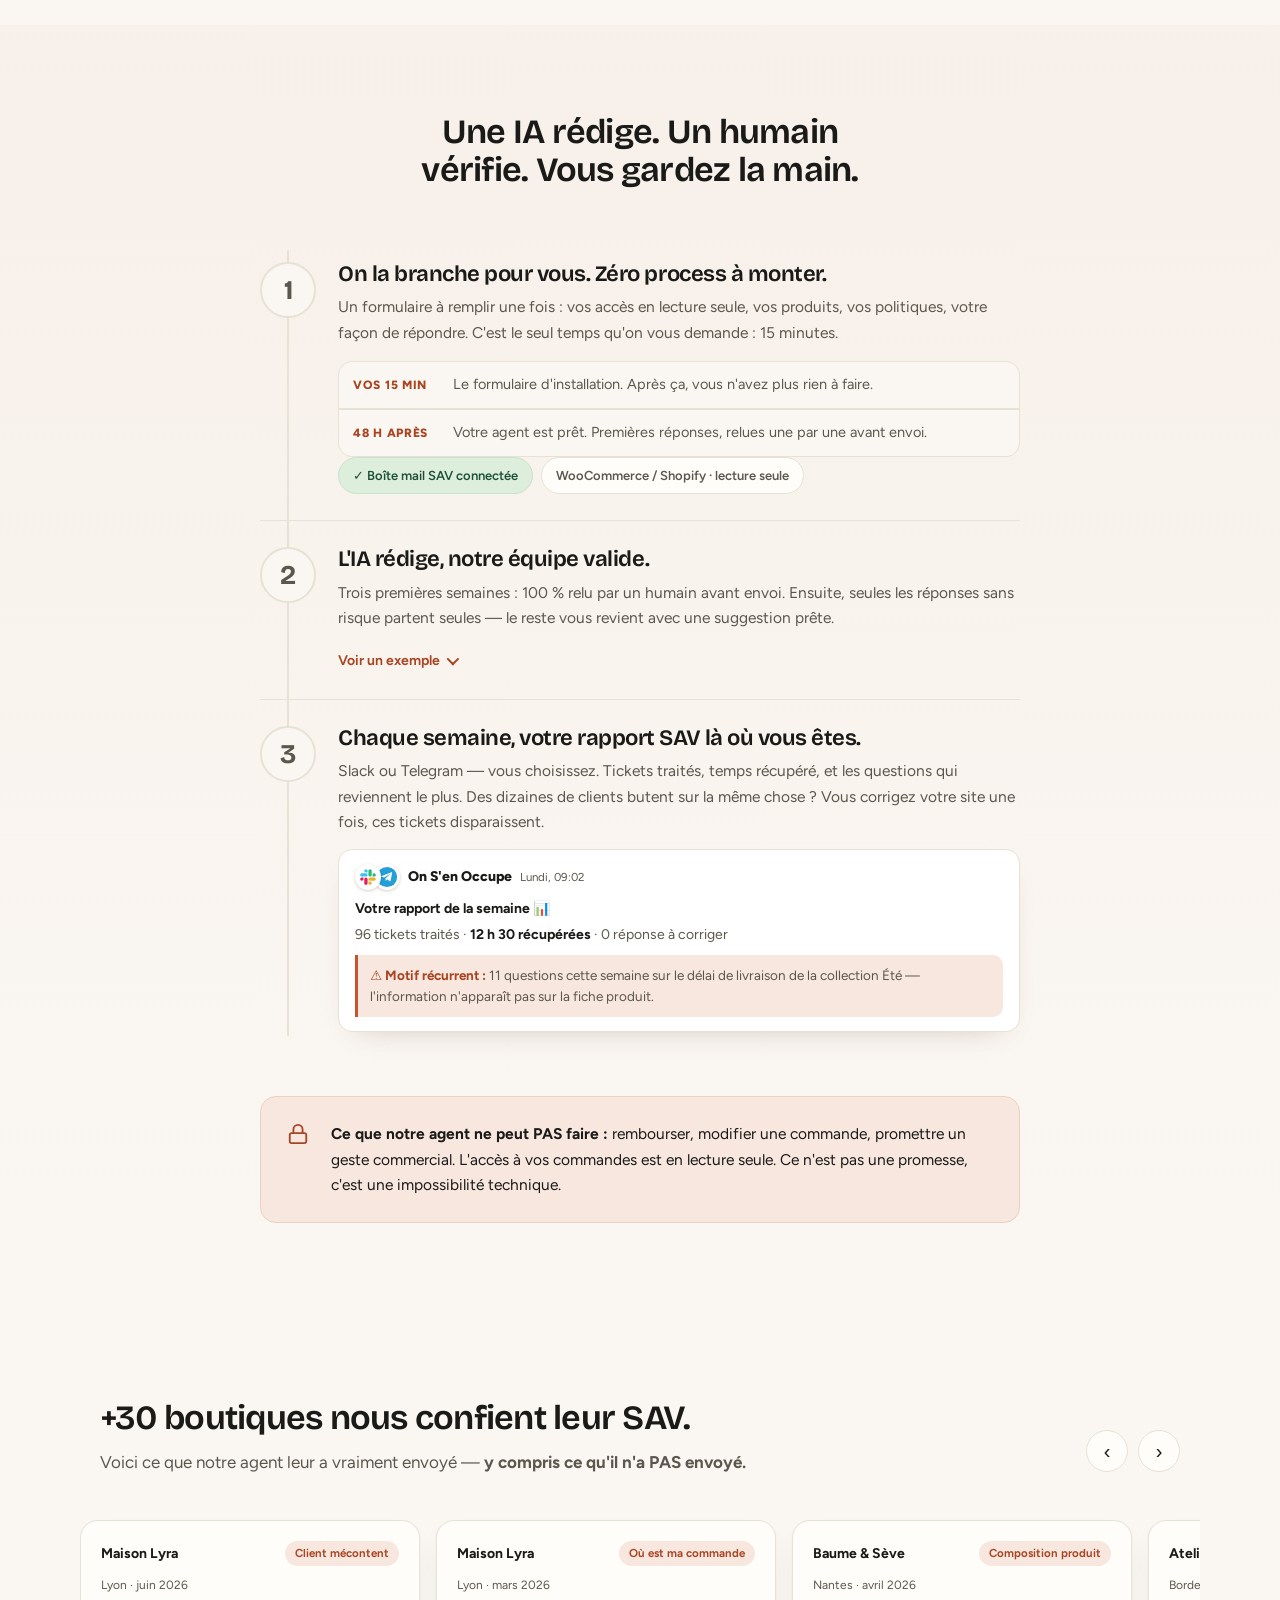
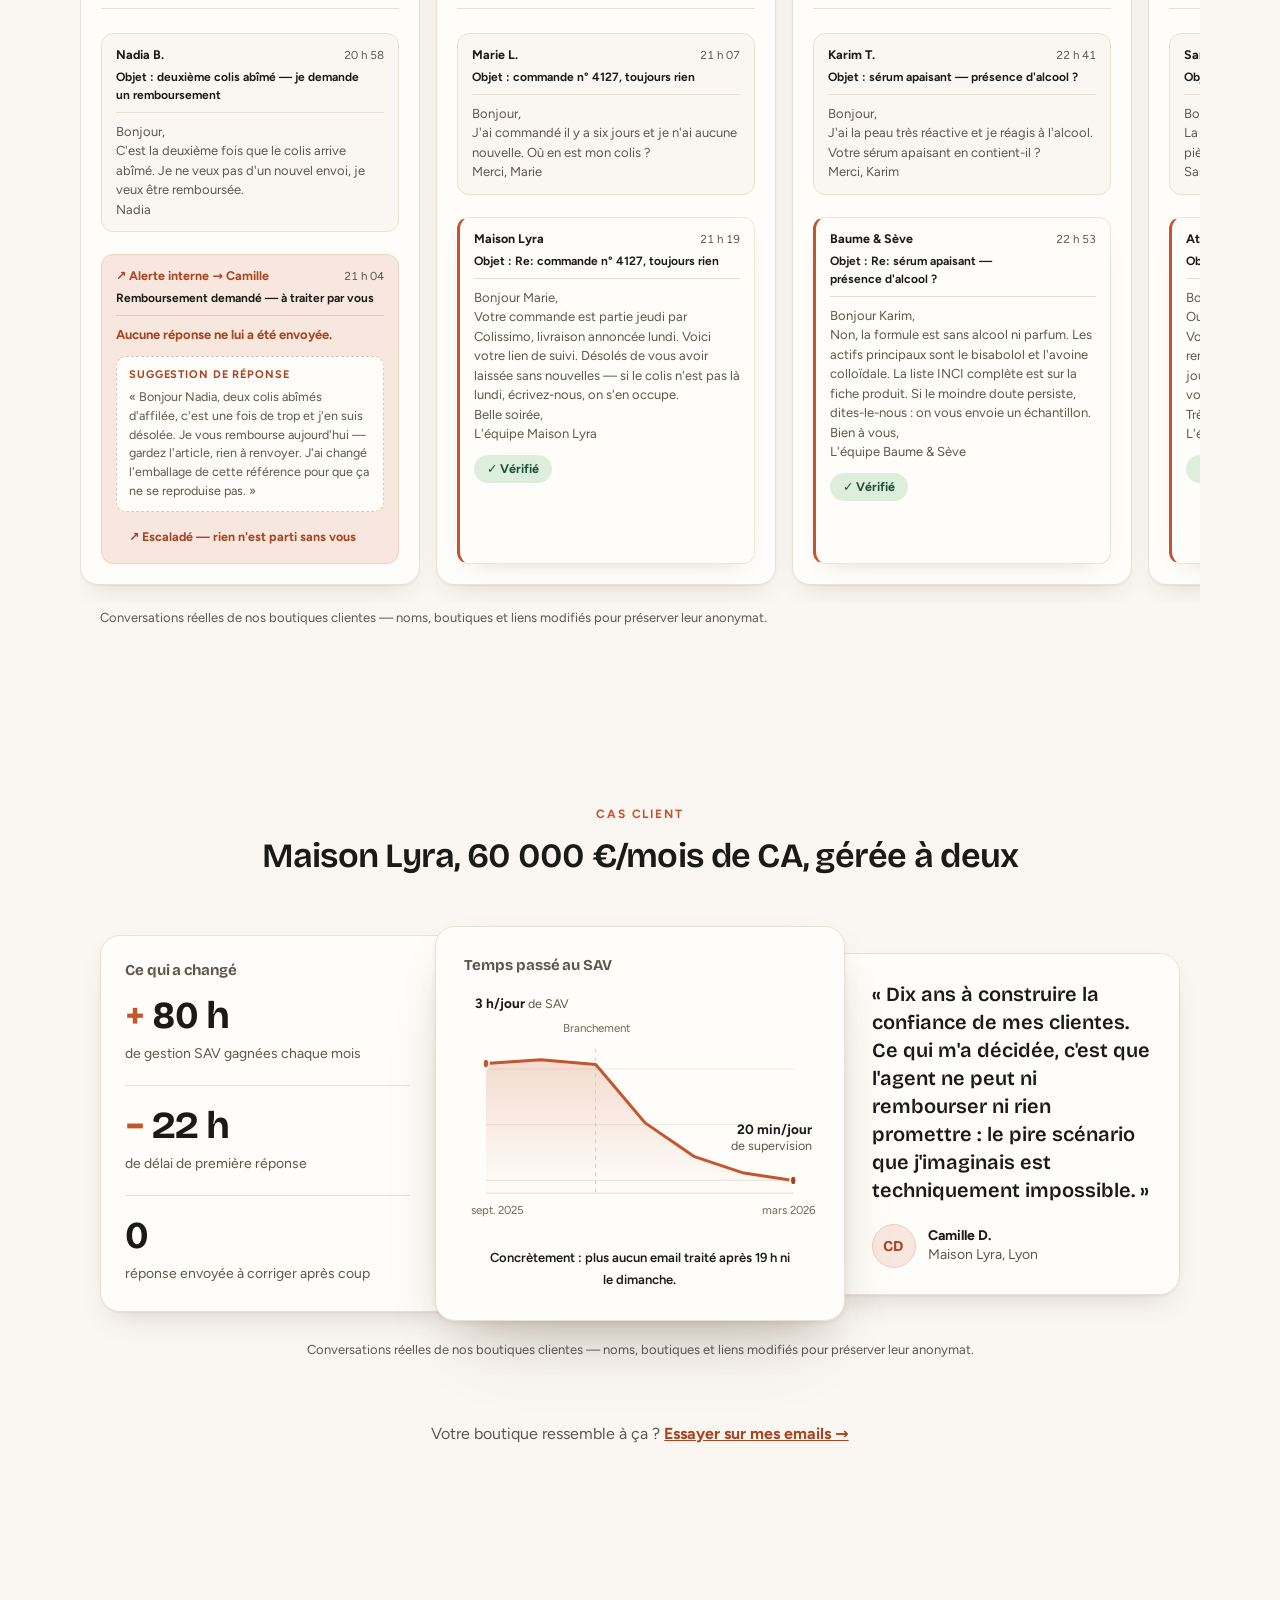
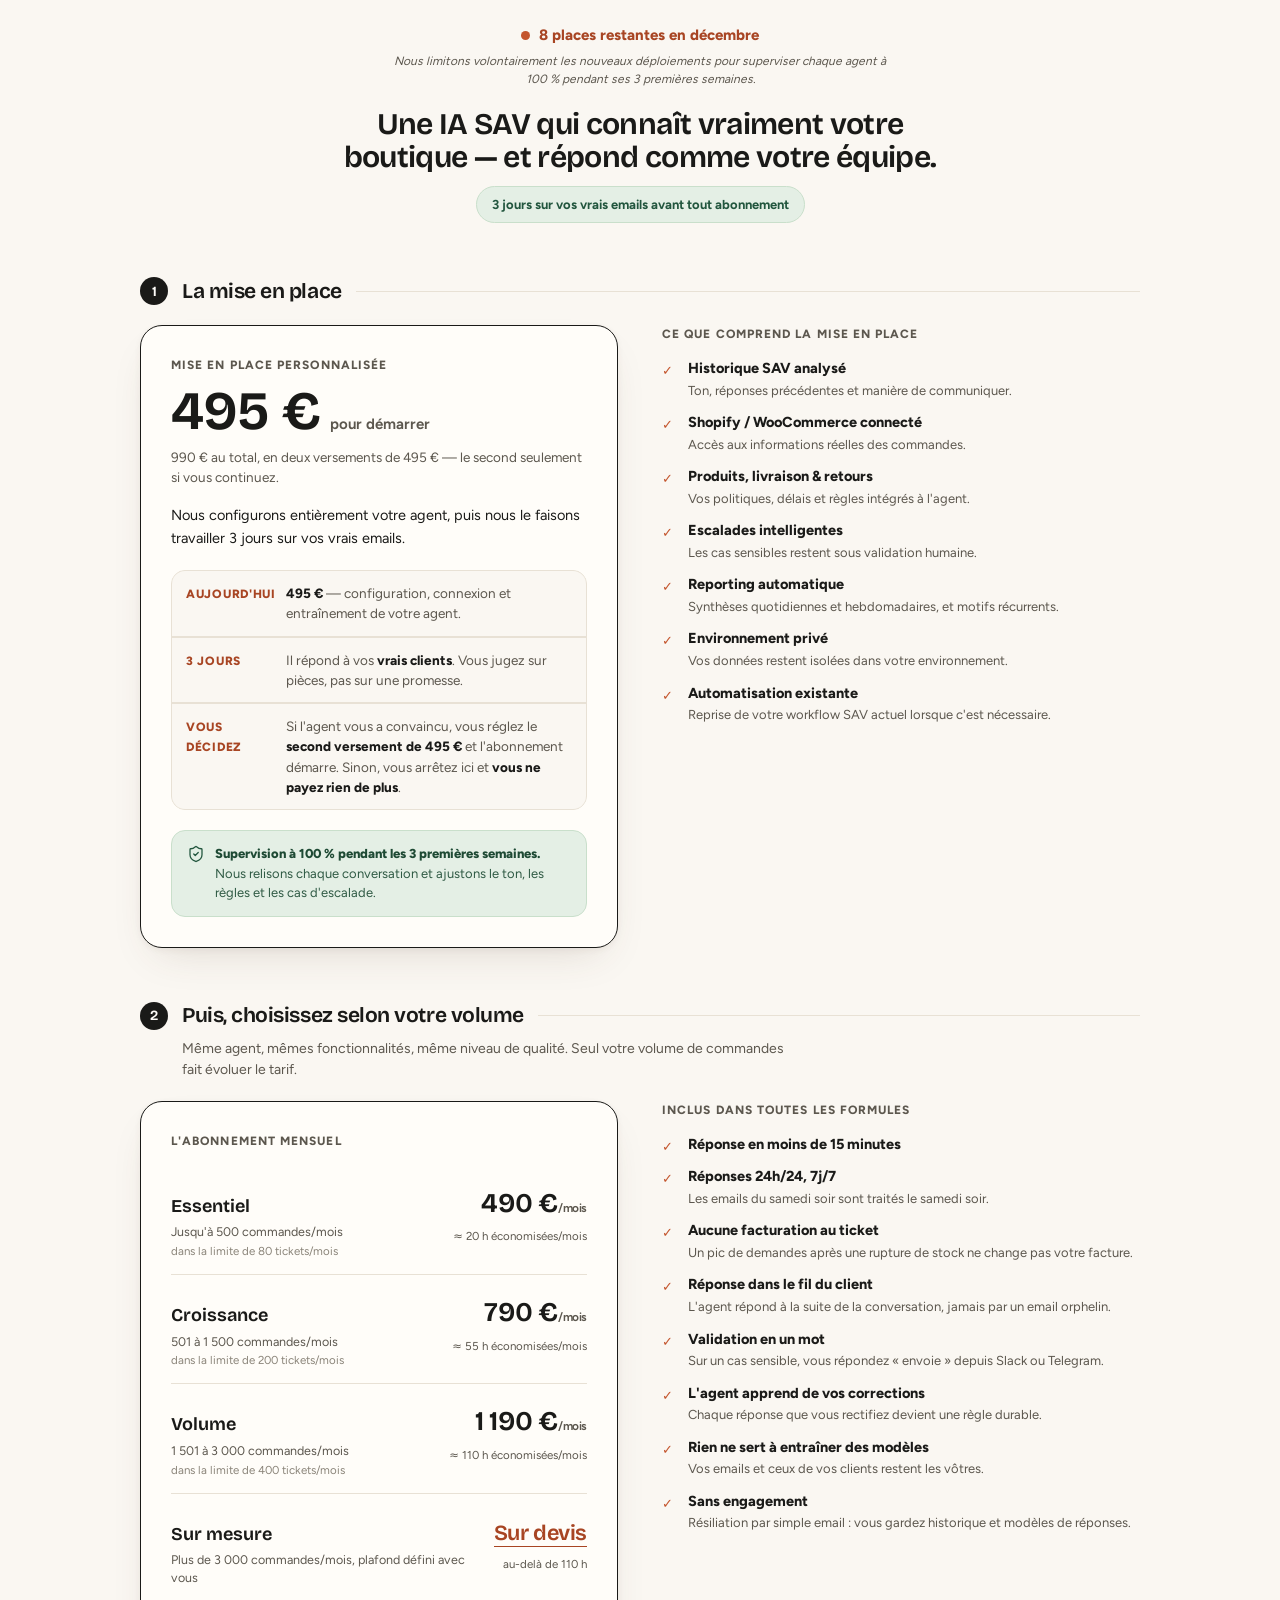
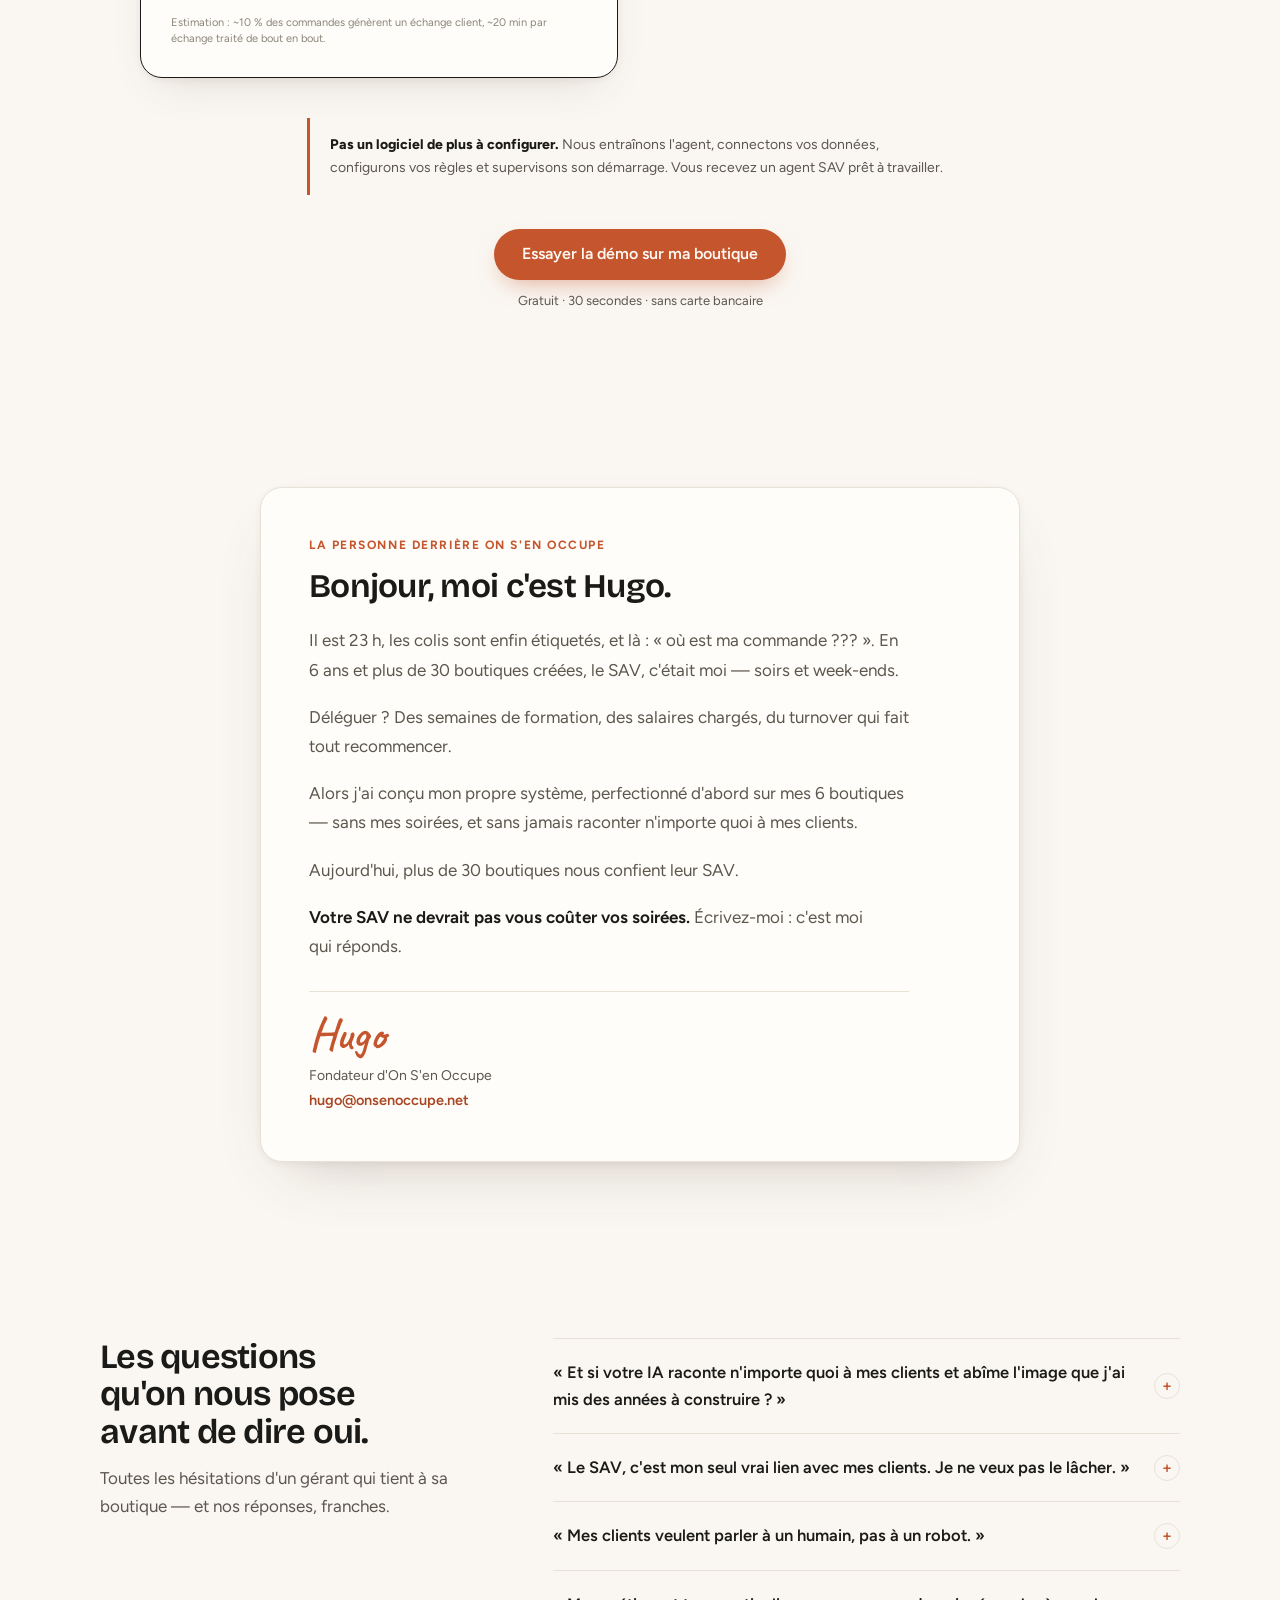
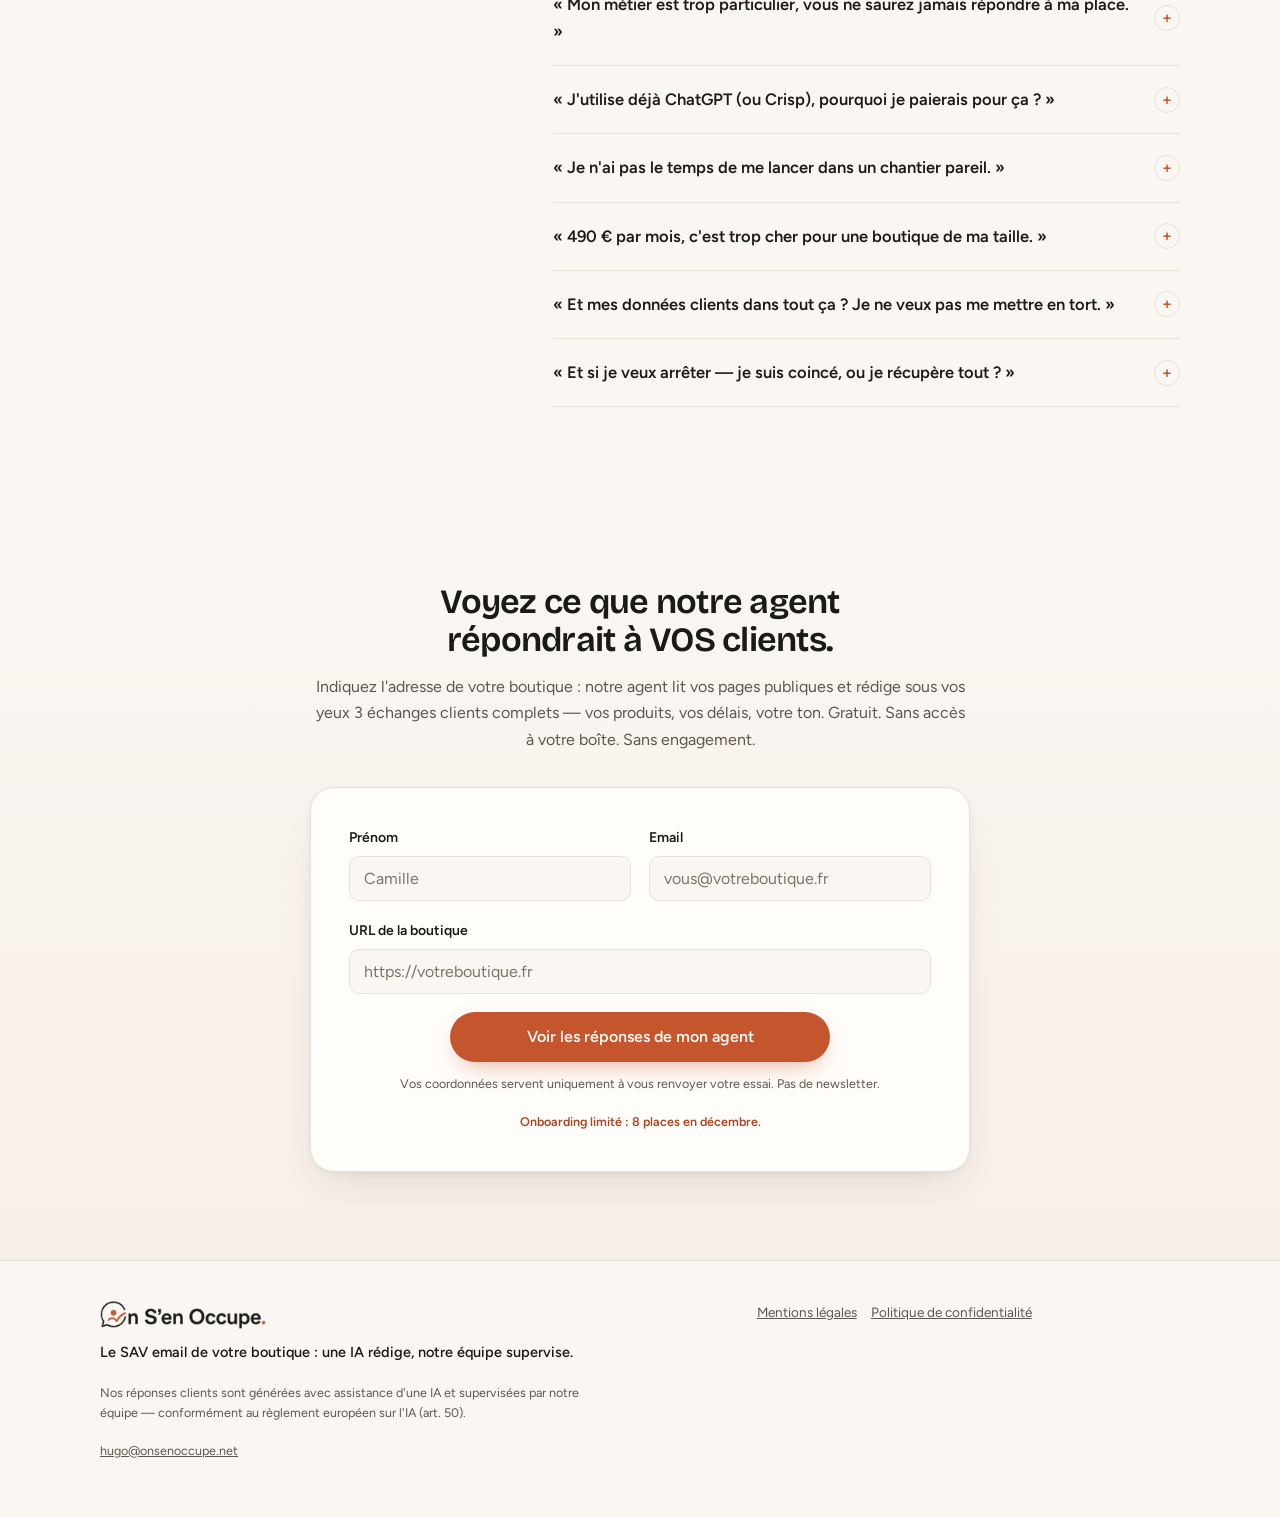
==== commit 847aa53a: "Ancres réparées, et l'étape 1 dit ce qu'on demande vraiment Ouvrir onsenoccupe.net/#comment dans un " ====
--- a/index.html
+++ b/index.html
@@ -15,7 +15,7 @@
   <link rel="apple-touch-icon" href="img/icon-180.png" />
   <link rel="preload" href="fonts/bricolage-latin-wght-normal.woff2" as="font" type="font/woff2" crossorigin />
   <link rel="preload" href="fonts/figtree-latin-wght-normal.woff2" as="font" type="font/woff2" crossorigin />
-  <link rel="stylesheet" href="styles.css?v=131" />
+  <link rel="stylesheet" href="styles.css?v=132" />
   <script>document.documentElement.classList.replace("no-js","js");</script>
 </head>
 <body>
@@ -167,19 +167,15 @@
             <div class="n">1</div>
             <div class="step-body">
               <h3>On la branche pour vous. Zéro process à monter.</h3>
-              <p>Boîte mail SAV et WooCommerce ou Shopify en lecture seule. C'est le seul temps qu'on vous demande&nbsp;: 15 minutes.</p>
+              <p>Un formulaire à remplir une fois&nbsp;: vos accès en lecture seule, vos produits, vos politiques, votre façon de répondre. C'est le seul temps qu'on vous demande&nbsp;: 15 minutes.</p>
               <ol class="timeline">
                 <li>
-                  <span class="tl-when">Heure 0</span>
-                  <span class="tl-what">Connexion en visio — 15 min de votre temps</span>
+                  <span class="tl-when">Vos 15 min</span>
+                  <span class="tl-what">Le formulaire d'installation. Après ça, vous n'avez plus rien à faire.</span>
                 </li>
                 <li>
-                  <span class="tl-when">24 h</span>
-                  <span class="tl-what">L'agent apprend vos réponses passées, votre ton, vos règles</span>
-                </li>
-                <li>
-                  <span class="tl-when">48 h</span>
-                  <span class="tl-what">Premières réponses, relues une par une avant envoi</span>
+                  <span class="tl-when">48 h après</span>
+                  <span class="tl-what">Votre agent est prêt. Premières réponses, relues une par une avant envoi.</span>
                 </li>
               </ol>
               <div class="artifact chips-row" aria-hidden="true">
@@ -691,6 +687,6 @@
     <a class="btn btn-primary" href="#essai">Essayer sur ma boutique — gratuit</a>
   </div>
 
-  <script src="script.js?v=100" defer></script>
+  <script src="script.js?v=103" defer></script>
 </body>
 </html>
--- a/styles.css
+++ b/styles.css
@@ -48,10 +48,15 @@
 
 * { margin: 0; padding: 0; box-sizing: border-box; }
 
-html { scroll-behavior: smooth; }
-@media (prefers-reduced-motion: reduce) {
-  html { scroll-behavior: auto; }
-}
+/* Pas de scroll-behavior: smooth sur <html>. Chrome tente le saut vers
+   l'ancre au chargement, le défilement fluide ne s'exécute pas à ce moment-là,
+   et la page reste en haut. Le fluide se fait au clic, en JS (script.js). */
+
+/* Le header est sticky et mesure 69 px : sans marge, la cible d'ancre se cale
+   dessous et son titre passe sous la barre. */
+:target { scroll-margin-top: 85px; }
+section[id],
+#reserver { scroll-margin-top: 85px; }
 
 body {
   font-family: var(--sans);
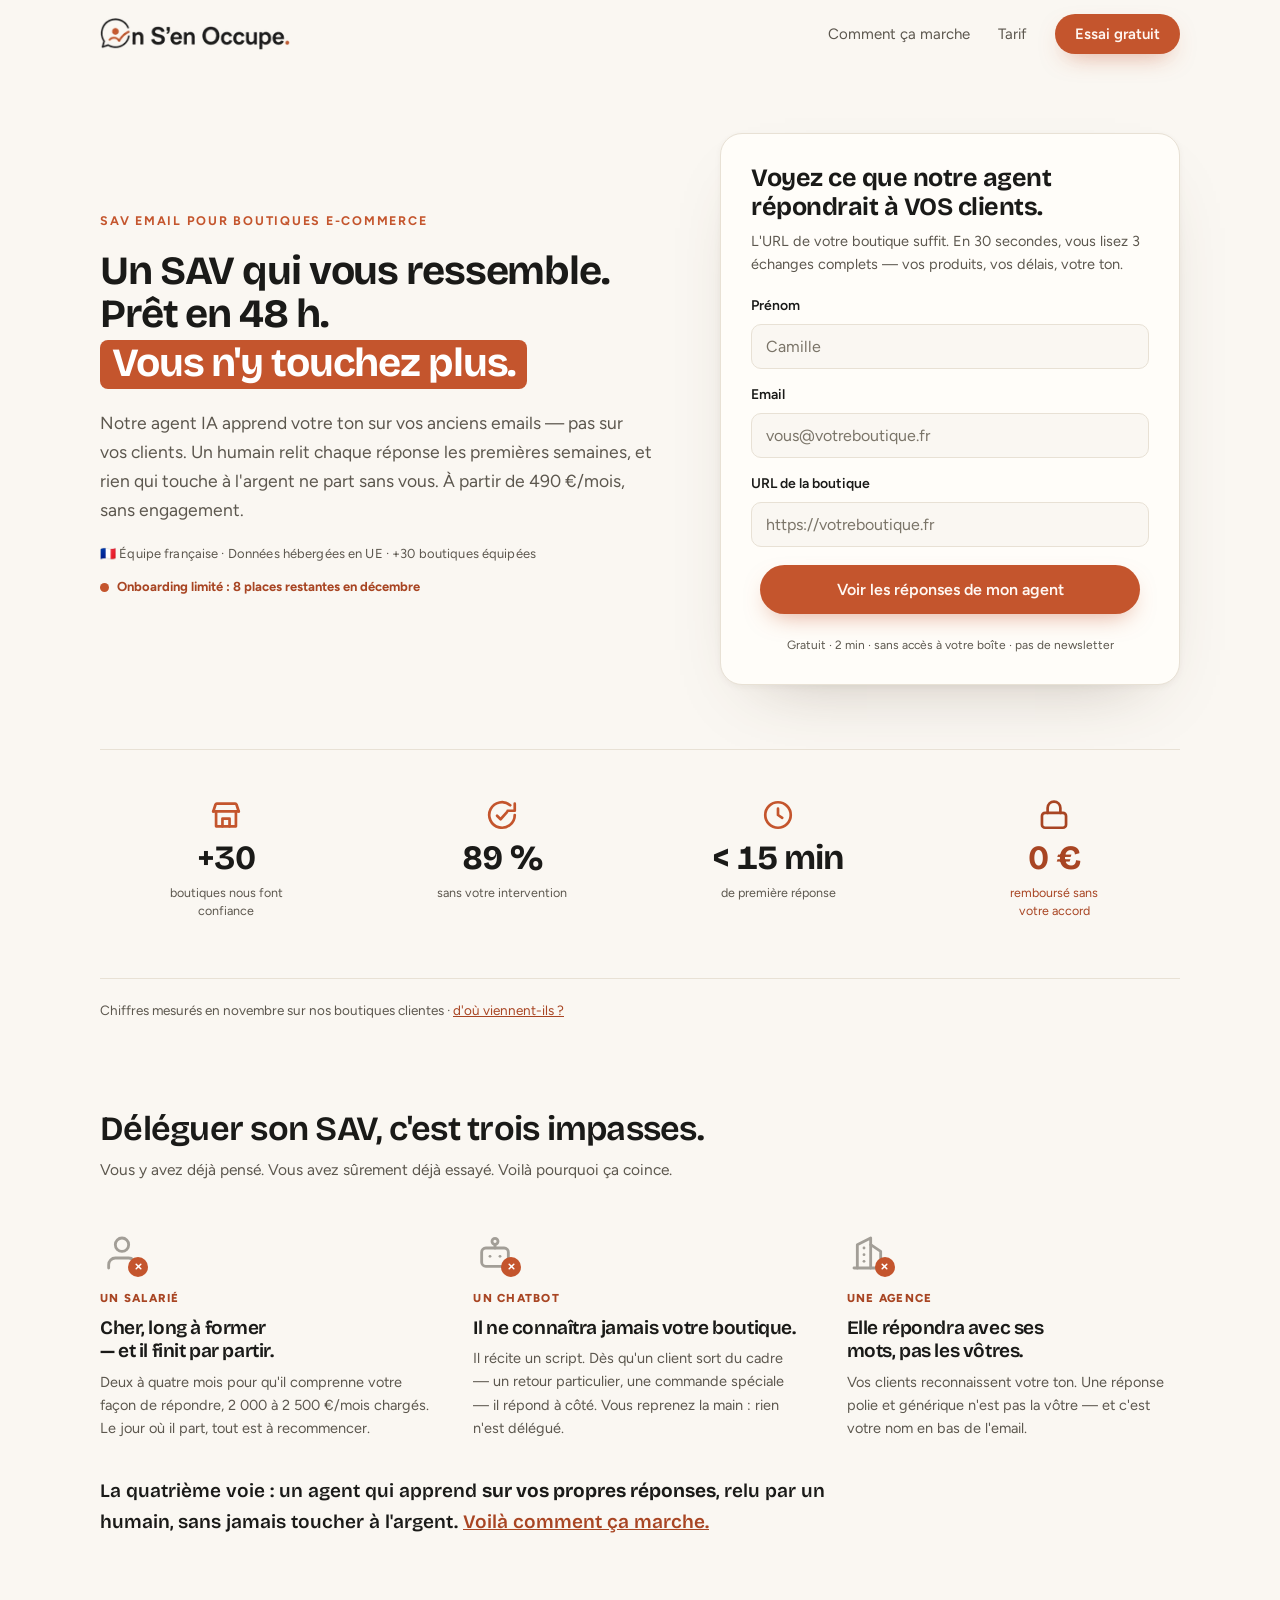
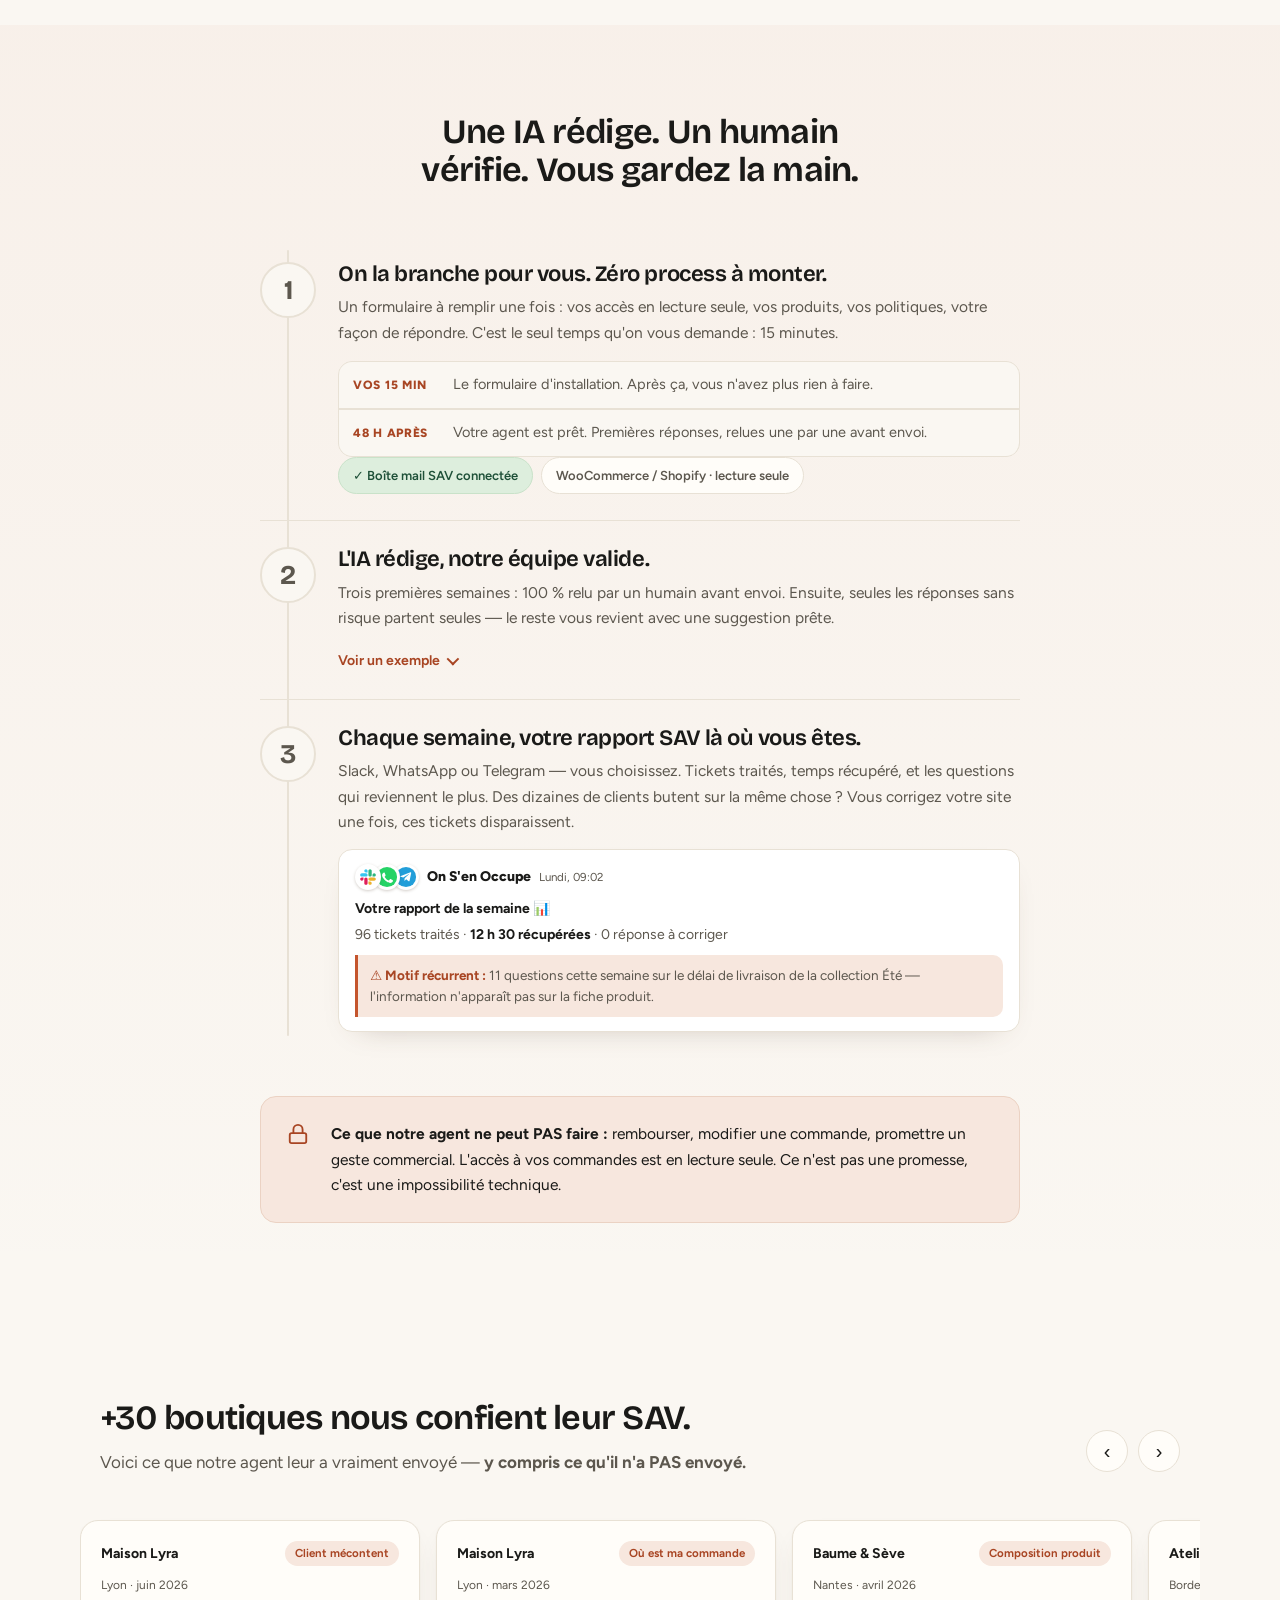
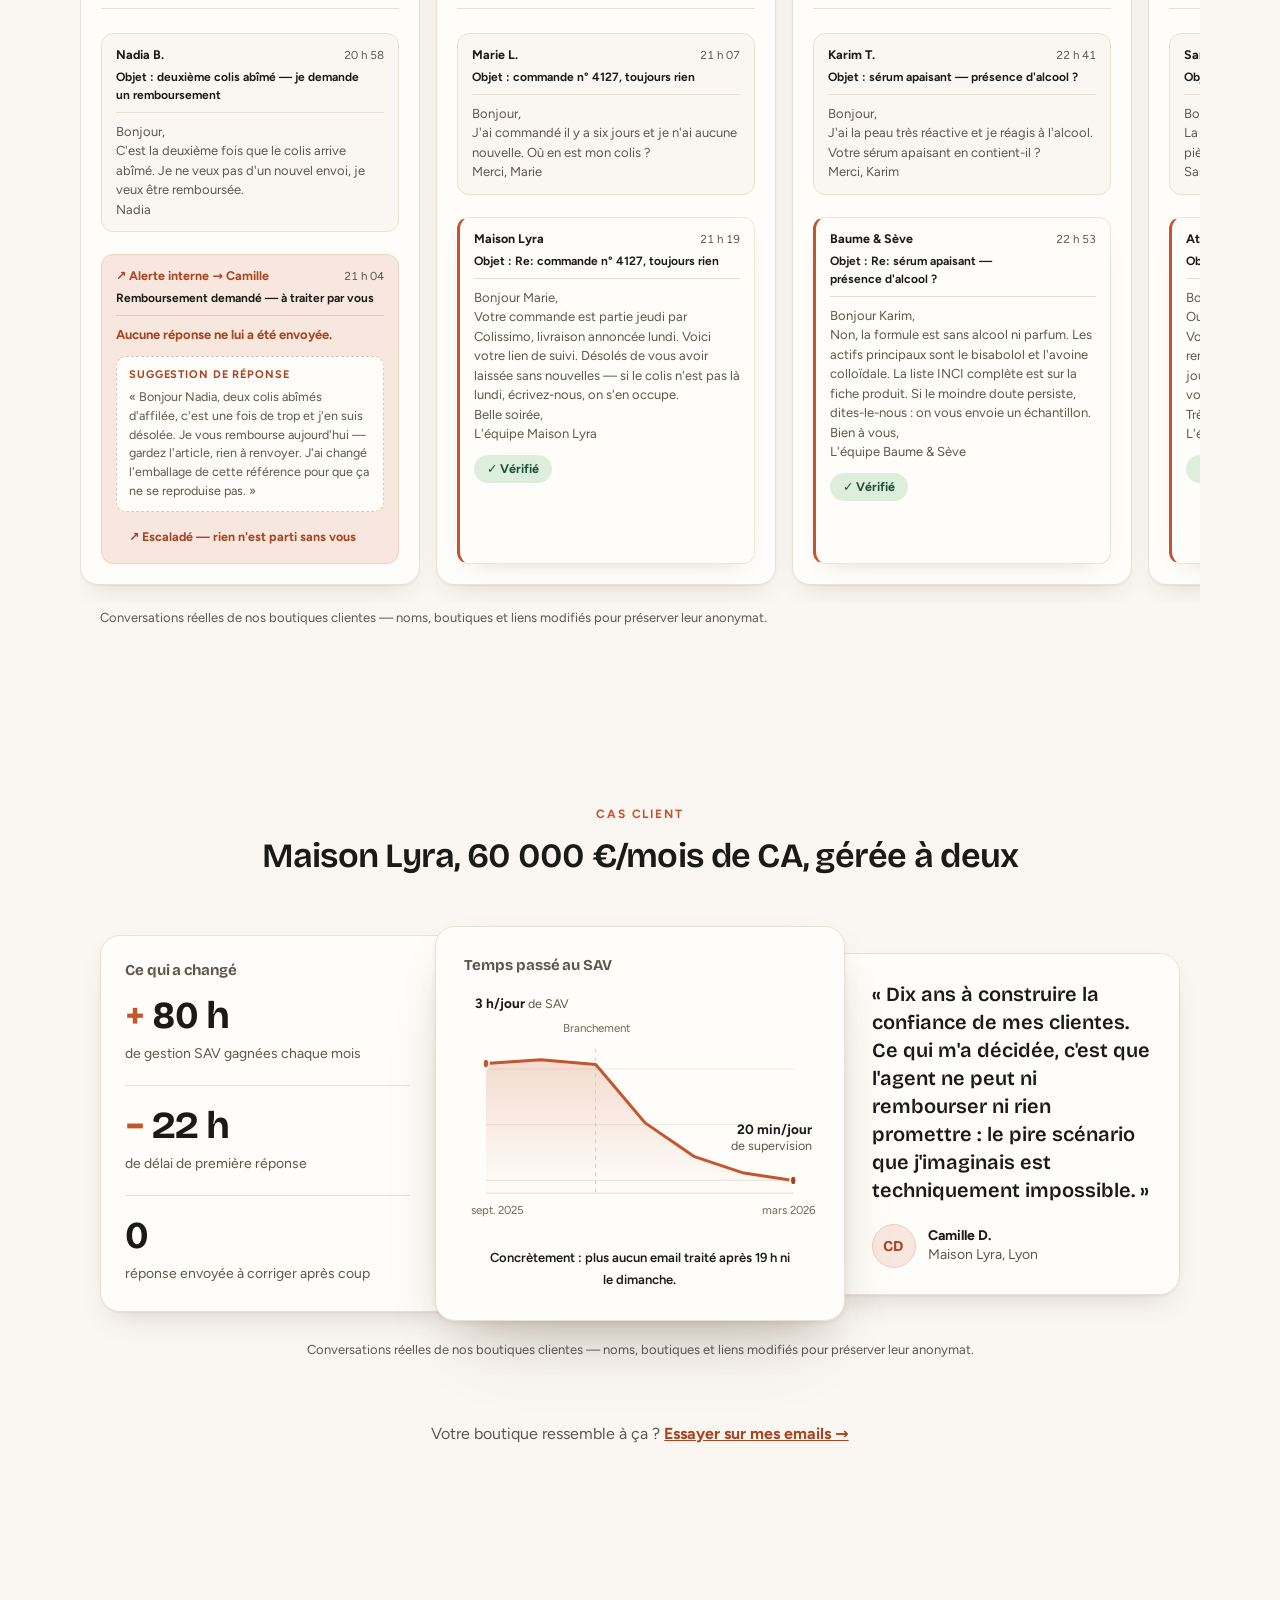
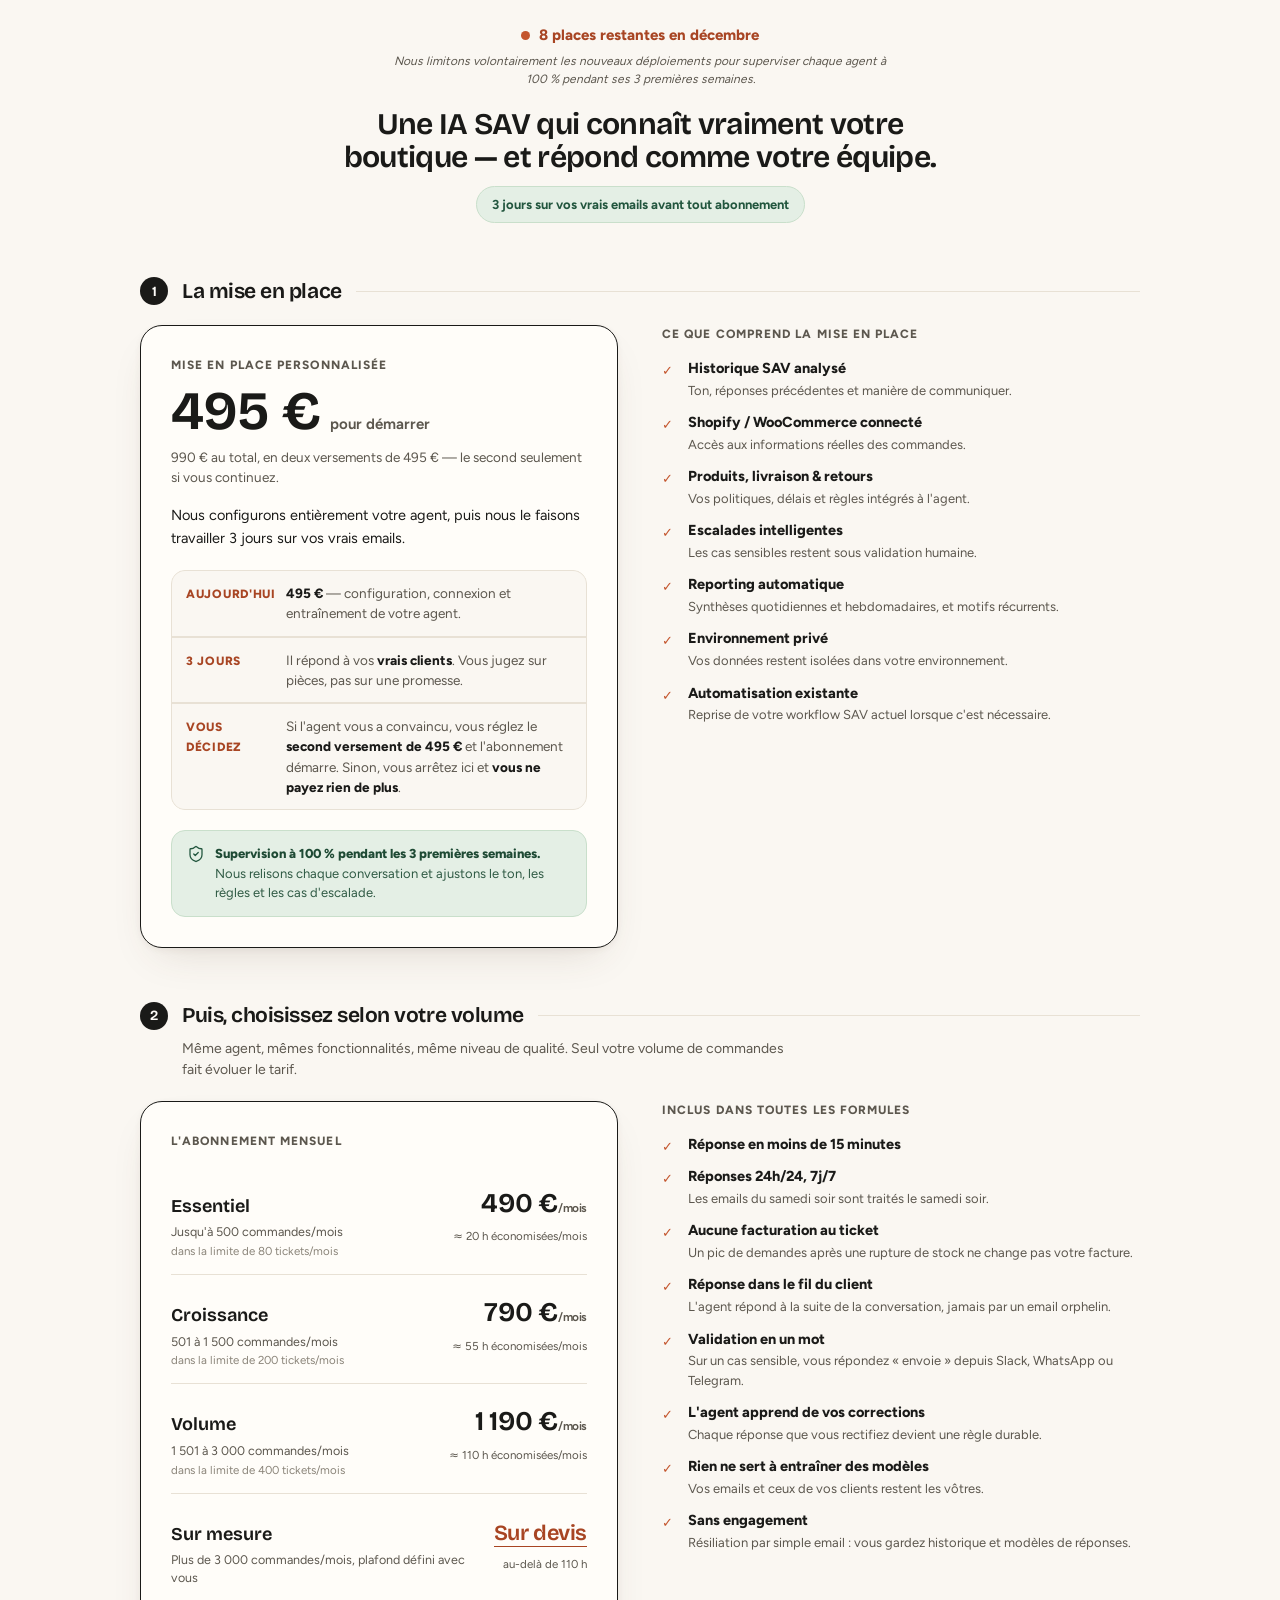
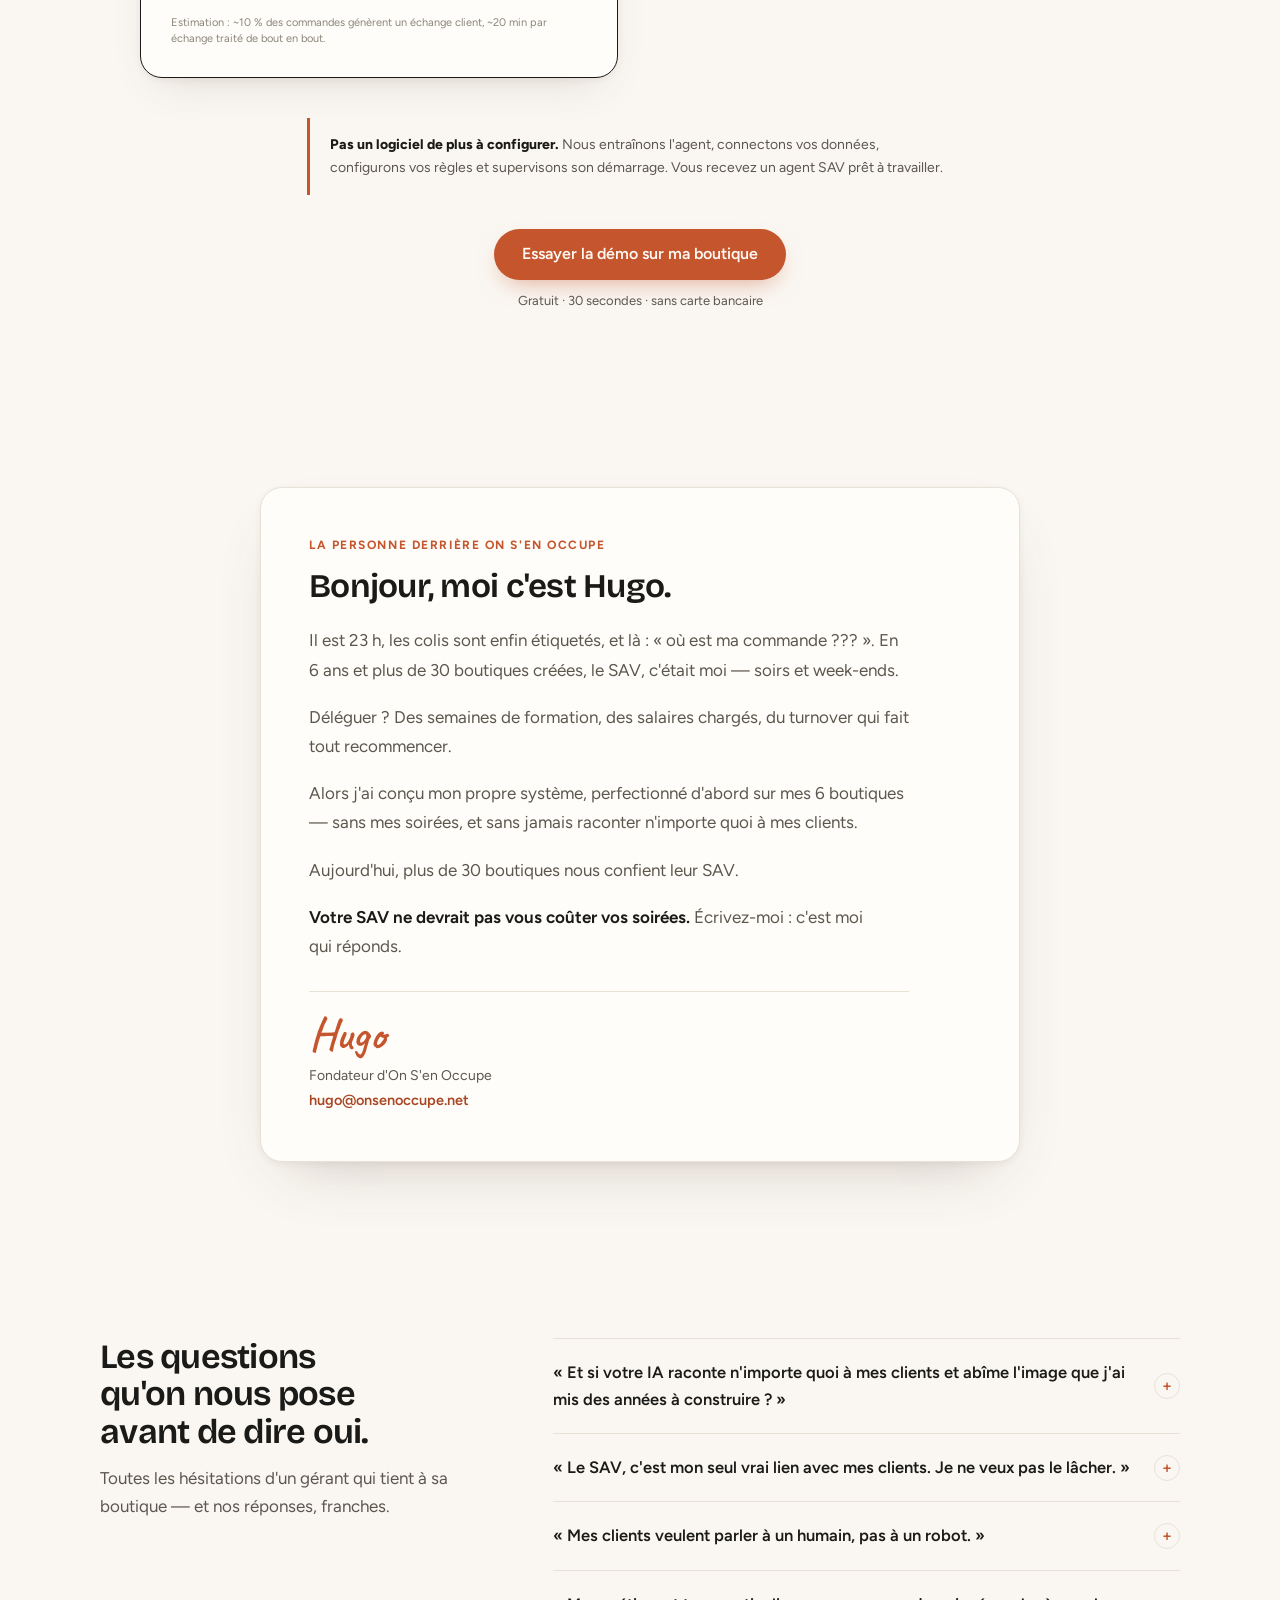
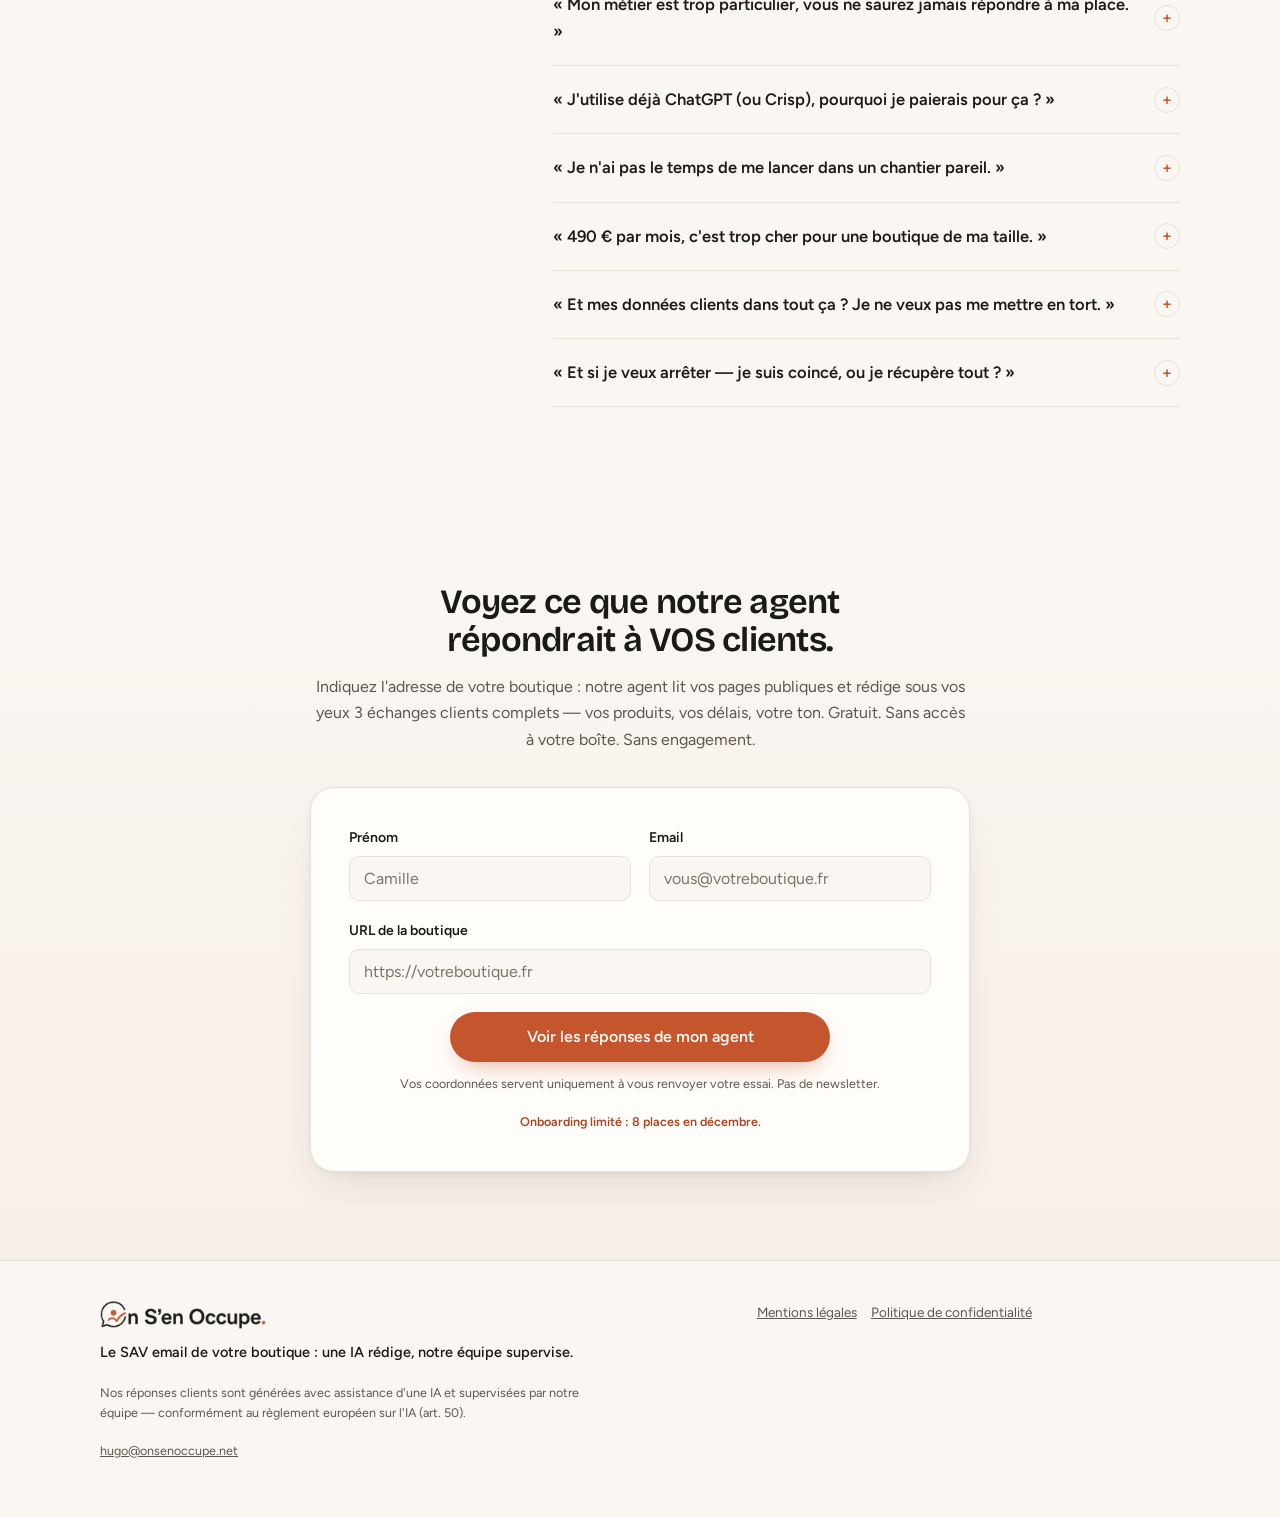
==== commit e24f49bd: "Réintègre WhatsApp comme canal de rapport client WhatsApp revient aux côtés de Slack et Telegram : l" ====
--- a/index.html
+++ b/index.html
@@ -15,7 +15,7 @@
   <link rel="apple-touch-icon" href="img/icon-180.png" />
   <link rel="preload" href="fonts/bricolage-latin-wght-normal.woff2" as="font" type="font/woff2" crossorigin />
   <link rel="preload" href="fonts/figtree-latin-wght-normal.woff2" as="font" type="font/woff2" crossorigin />
-  <link rel="stylesheet" href="styles.css?v=132" />
+  <link rel="stylesheet" href="styles.css?v=133" />
   <script>document.documentElement.classList.replace("no-js","js");</script>
 </head>
 <body>
@@ -217,12 +217,12 @@
             <div class="n">3</div>
             <div class="step-body">
               <h3>Chaque semaine, votre rapport SAV là où vous êtes.</h3>
-              <p>Slack ou Telegram — vous choisissez. Tickets traités, temps récupéré, et les questions qui reviennent le plus. Des dizaines de clients butent sur la même chose&nbsp;? Vous corrigez votre site une fois, ces tickets disparaissent.</p>
+              <p>Slack, WhatsApp ou Telegram — vous choisissez. Tickets traités, temps récupéré, et les questions qui reviennent le plus. Des dizaines de clients butent sur la même chose&nbsp;? Vous corrigez votre site une fois, ces tickets disparaissent.</p>
               <div class="artifact slack" aria-hidden="true">
                 <div class="sl-head">
                   <span class="sl-canaux">
                     <span class="canal"><svg viewBox="-25 -25 177 177" aria-hidden="true"><path d="M27.2 80c0 7.3-5.9 13.2-13.2 13.2C6.7 93.2.8 87.3.8 80c0-7.3 5.9-13.2 13.2-13.2h13.2V80zm6.6 0c0-7.3 5.9-13.2 13.2-13.2 7.3 0 13.2 5.9 13.2 13.2v33c0 7.3-5.9 13.2-13.2 13.2-7.3 0-13.2-5.9-13.2-13.2V80z" fill="#E01E5A"/><path d="M47 27c-7.3 0-13.2-5.9-13.2-13.2C33.8 6.5 39.7.6 47 .6c7.3 0 13.2 5.9 13.2 13.2V27H47zm0 6.7c7.3 0 13.2 5.9 13.2 13.2 0 7.3-5.9 13.2-13.2 13.2H13.9C6.6 60.1.7 54.2.7 46.9c0-7.3 5.9-13.2 13.2-13.2H47z" fill="#36C5F0"/><path d="M99.9 46.9c0-7.3 5.9-13.2 13.2-13.2 7.3 0 13.2 5.9 13.2 13.2 0 7.3-5.9 13.2-13.2 13.2H99.9V46.9zm-6.6 0c0 7.3-5.9 13.2-13.2 13.2-7.3 0-13.2-5.9-13.2-13.2V13.8C66.9 6.5 72.8.6 80.1.6c7.3 0 13.2 5.9 13.2 13.2v33.1z" fill="#2EB67D"/><path d="M80.1 99.8c7.3 0 13.2 5.9 13.2 13.2 0 7.3-5.9 13.2-13.2 13.2-7.3 0-13.2-5.9-13.2-13.2V99.8h13.2zm0-6.6c-7.3 0-13.2-5.9-13.2-13.2 0-7.3 5.9-13.2 13.2-13.2h33.1c7.3 0 13.2 5.9 13.2 13.2 0 7.3-5.9 13.2-13.2 13.2H80.1z" fill="#ECB22E"/></svg></span>
-                    
+                    <span class="canal"><svg viewBox="0 0 24 24" aria-hidden="true"><circle cx="12" cy="12" r="11" fill="#25D366"/><path d="M8.6 7.3c-.3 0-.7.1-1 .5-.4.4-1 1-1 2.4s1 2.8 1.2 3c.1.2 2 3.2 5 4.4 2.4 1 2.9.8 3.5.8.5-.1 1.7-.7 2-1.4.2-.7.2-1.2.2-1.4-.1-.1-.3-.2-.6-.3l-2-1c-.3-.1-.5-.2-.7.1l-.9 1.2c-.2.2-.3.2-.6.1-.3-.2-1.3-.5-2.5-1.6-.9-.8-1.5-1.8-1.7-2.1-.2-.3 0-.5.1-.6l.5-.6c.1-.2.2-.3.3-.5.1-.2 0-.4 0-.5l-.9-2.2c-.2-.6-.5-.5-.7-.5h-.2z" fill="#fff"/></svg></span>
                     <span class="canal"><svg viewBox="0 0 24 24" aria-hidden="true"><circle cx="12" cy="12" r="11" fill="#229ED9"/><path d="M17.7 7.4 15.9 16c-.1.6-.5.7-1 .5l-2.7-2-1.3 1.3c-.2.2-.3.3-.6.3l.2-2.8 5-4.6c.2-.2-.05-.3-.35-.1l-6.2 3.9-2.7-.8c-.6-.2-.6-.6.12-.9l10.5-4c.5-.2.9.1.75.6z" fill="#fff"/></svg></span>
                   </span>
                   <span class="sl-name">On S'en Occupe</span>
@@ -532,7 +532,7 @@
                 <li><b>Réponses 24h/24, 7j/7</b><span>Les emails du samedi soir sont traités le samedi soir.</span></li>
                 <li><b>Aucune facturation au ticket</b><span>Un pic de demandes après une rupture de stock ne change pas votre facture.</span></li>
                 <li><b>Réponse dans le fil du client</b><span>L'agent répond à la suite de la conversation, jamais par un email orphelin.</span></li>
-                <li><b>Validation en un mot</b><span>Sur un cas sensible, vous répondez « envoie » depuis Slack ou Telegram.</span></li>
+                <li><b>Validation en un mot</b><span>Sur un cas sensible, vous répondez « envoie » depuis Slack, WhatsApp ou Telegram.</span></li>
                 <li><b>L'agent apprend de vos corrections</b><span>Chaque réponse que vous rectifiez devient une règle durable.</span></li>
                 <li><b>Rien ne sert à entraîner des modèles</b><span>Vos emails et ceux de vos clients restent les vôtres.</span></li>
                 <li><b>Sans engagement</b><span>Résiliation par simple email&nbsp;: vous gardez historique et modèles de réponses.</span></li>
--- a/styles.css
+++ b/styles.css
@@ -2247,8 +2247,9 @@
 }
 /* Le premier passe au-dessus : chaque logo garde son côté identifiable */
 .sl-canaux .canal + .canal { margin-left: -7px; }
-.sl-canaux .canal:nth-child(1) { z-index: 2; }
-.sl-canaux .canal:nth-child(2) { z-index: 1; }
+.sl-canaux .canal:nth-child(1) { z-index: 3; }
+.sl-canaux .canal:nth-child(2) { z-index: 2; }
+.sl-canaux .canal:nth-child(3) { z-index: 1; }
 .sl-canaux .canal svg { width: 100%; height: 100%; display: block; }
 .sl-name { font-size: 14px; font-weight: 800; color: var(--ink); }
 .sl-time { font-size: 11.5px; color: var(--ink-soft); }
